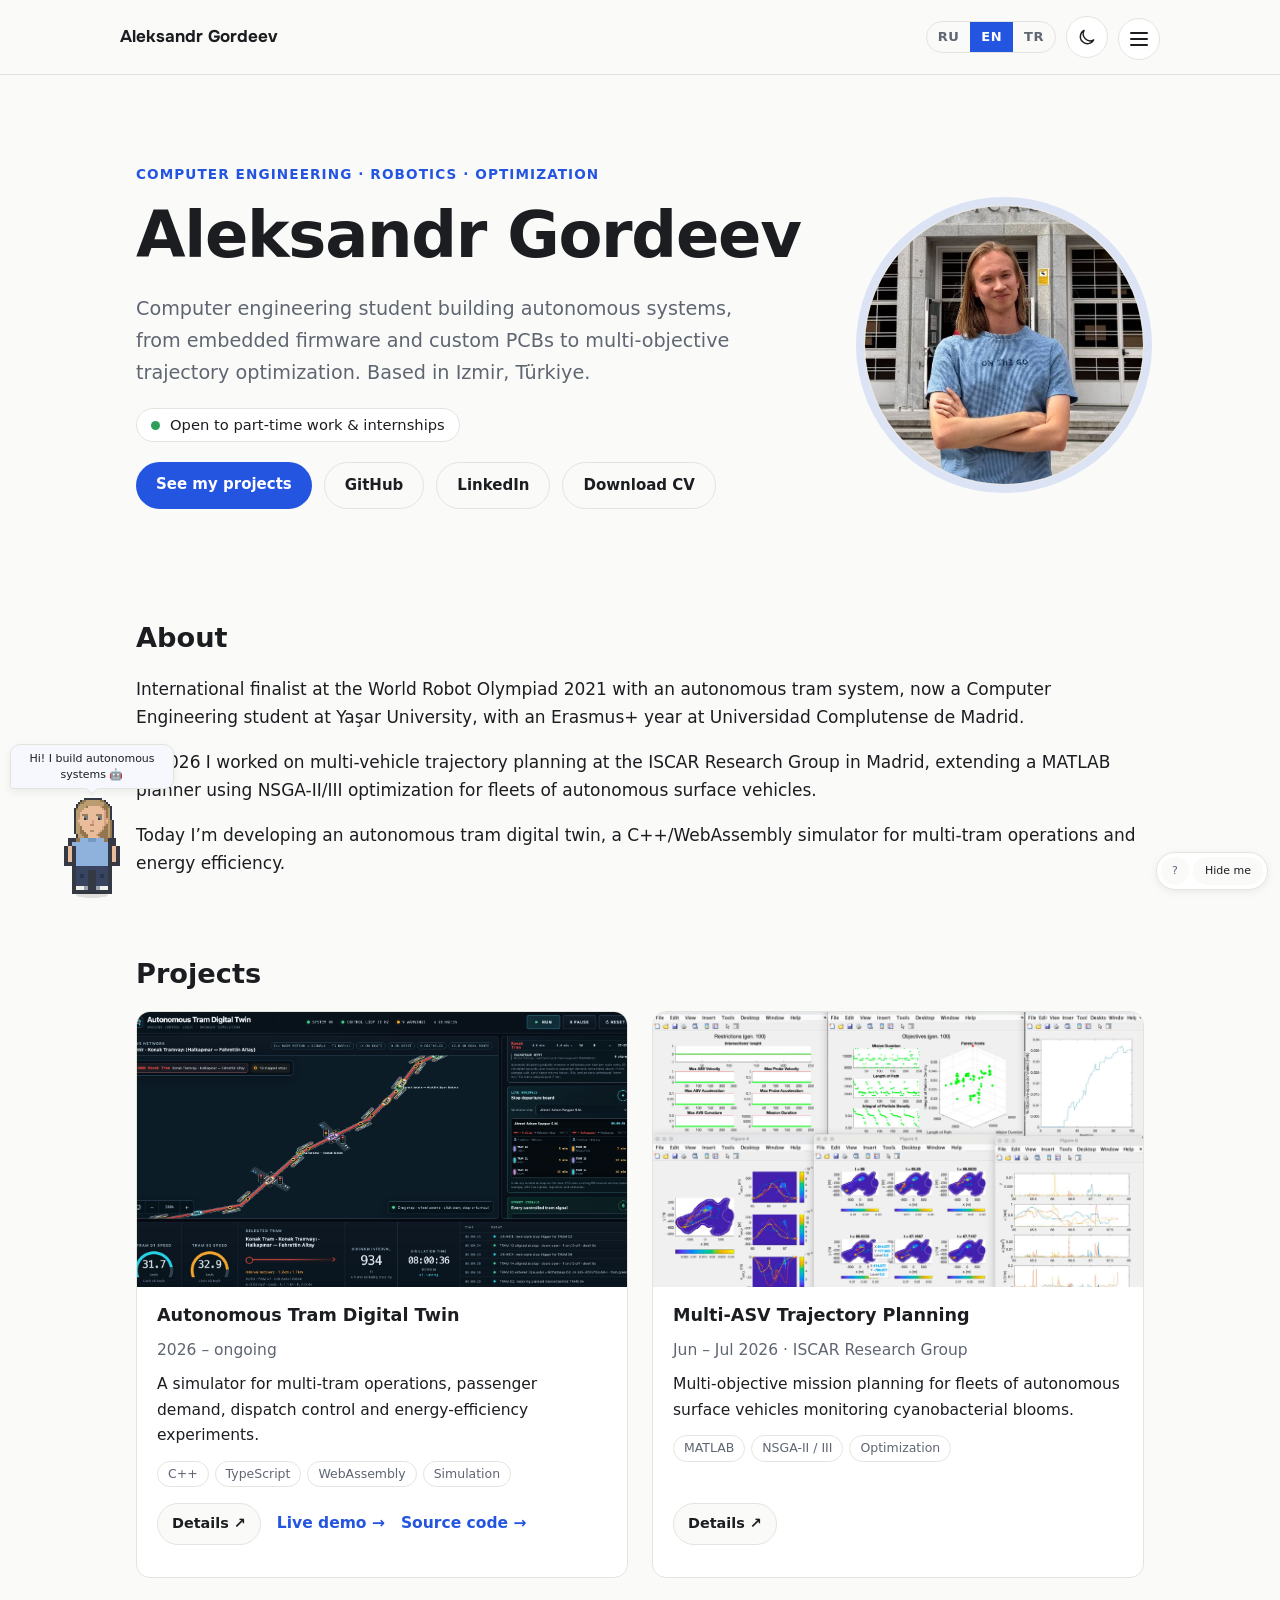
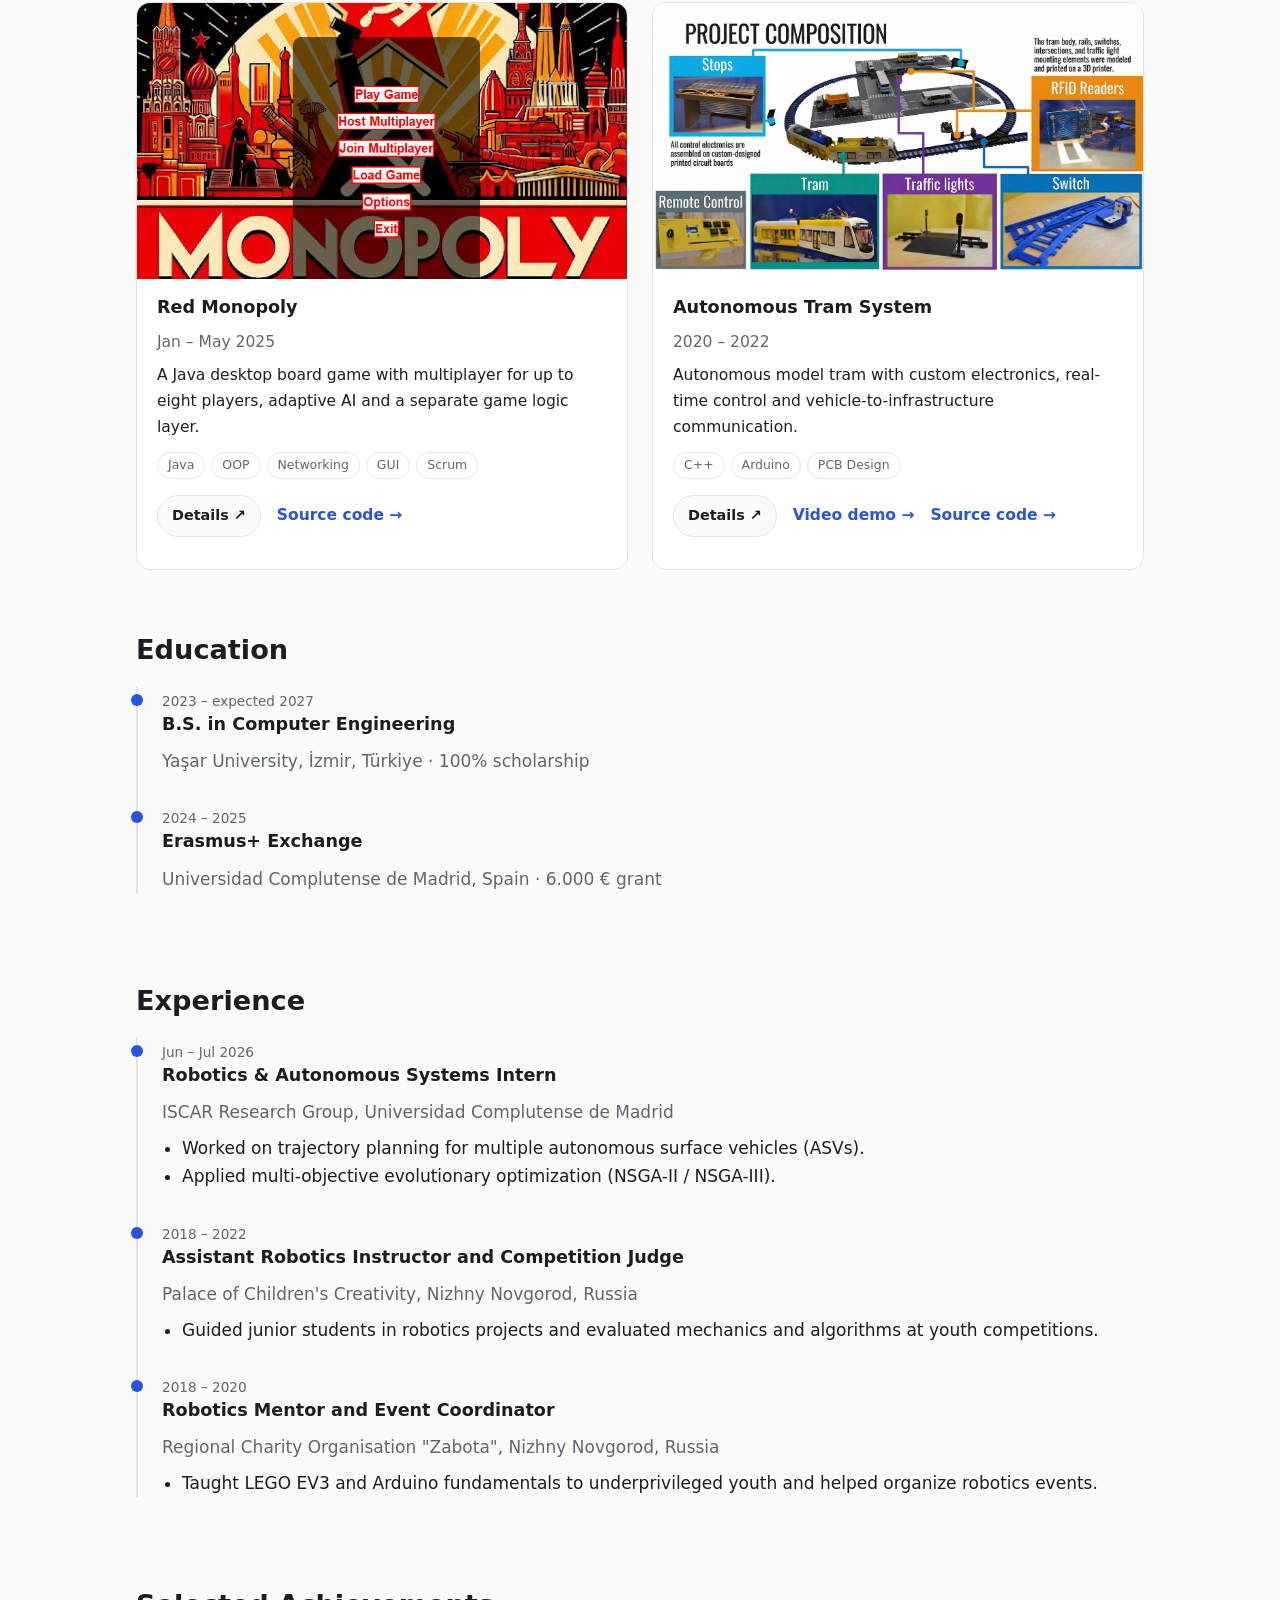
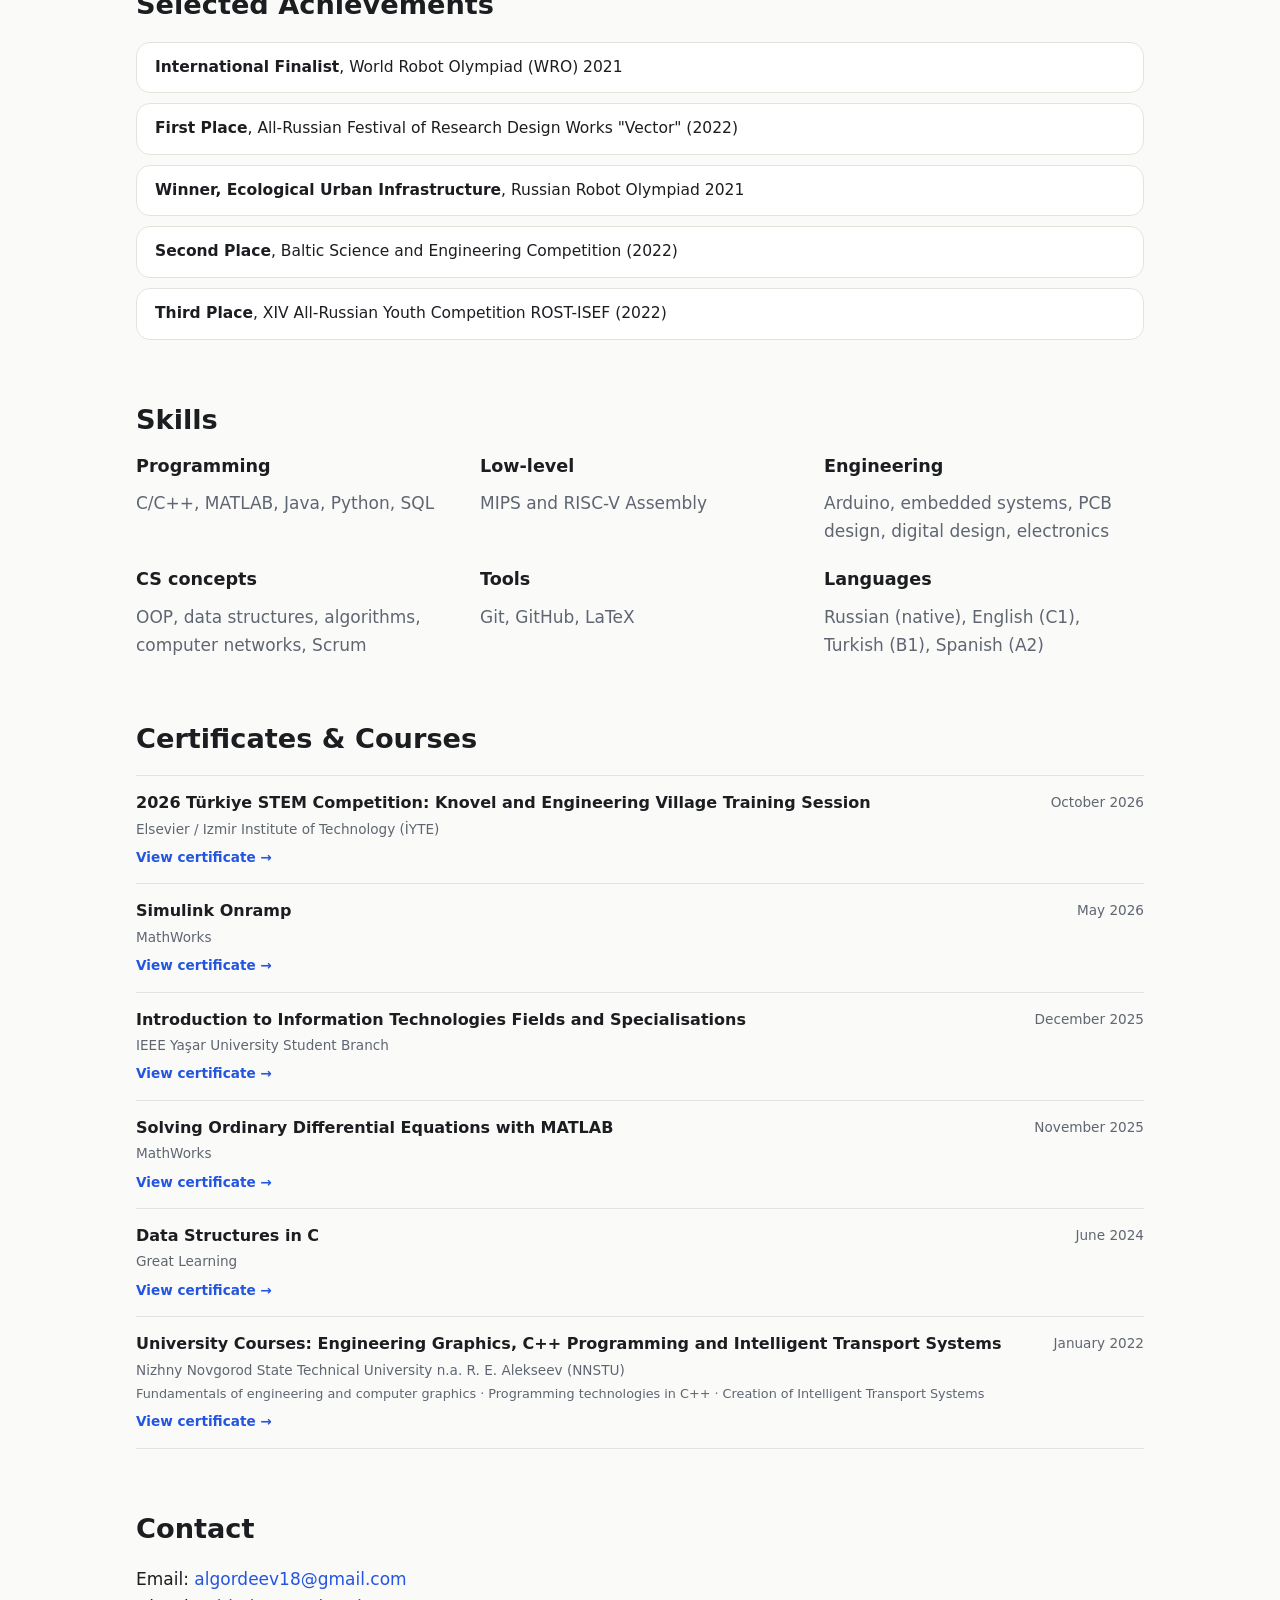
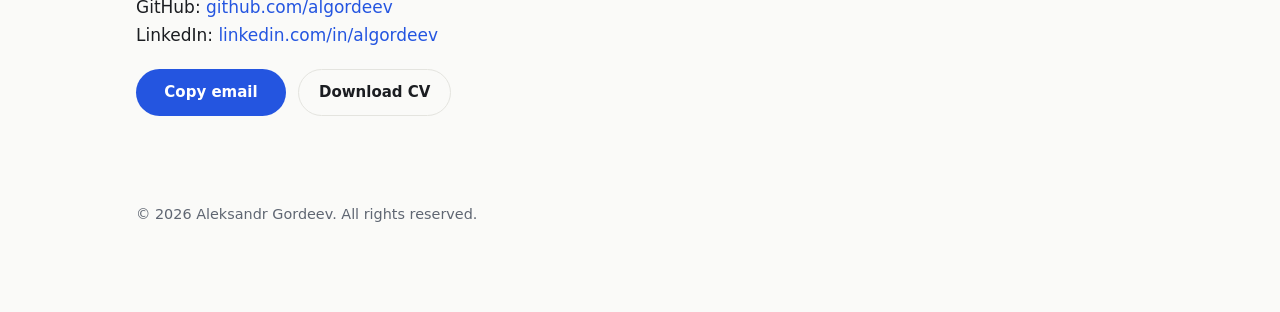
==== index.html @ 7da20087 "ASV runs videos" ====
<!doctype html>
<html lang="en">
<head>
  <meta charset="utf-8">
  <meta name="viewport" content="width=device-width, initial-scale=1">
  <title>Aleksandr Gordeev | Robotics and Embedded Engineering</title>
  <meta name="description" content="Portfolio of Aleksandr Gordeev: computer engineering student working on robotics, optimization and embedded systems.">
  <link rel="icon" href="assets/favicon.svg?v=2" type="image/svg+xml">
  <link rel="icon" href="assets/favicon-32.png?v=2" type="image/png" sizes="32x32">
  <link rel="apple-touch-icon" href="assets/apple-touch-icon.png?v=2" sizes="180x180">
  <link rel="canonical" href="https://algordeev.github.io/">
  <meta property="og:type" content="website">
  <meta property="og:site_name" content="Aleksandr Gordeev">
  <meta property="og:title" content="Aleksandr Gordeev | Robotics and Embedded Engineering">
  <meta property="og:description" content="Building autonomous systems. Explore my robotics, embedded electronics and optimization projects.">
  <meta property="og:url" content="https://algordeev.github.io/">
  <meta property="og:image" content="https://algordeev.github.io/assets/social-card.png?v=2">
  <meta property="og:image:type" content="image/png">
  <meta property="og:image:width" content="1200">
  <meta property="og:image:height" content="630">
  <meta property="og:image:alt" content="Aleksandr Gordeev — building autonomous systems, with his portrait photo.">
  <meta name="twitter:card" content="summary_large_image">
  <meta name="twitter:title" content="Aleksandr Gordeev | Robotics and Embedded Engineering">
  <meta name="twitter:description" content="Building autonomous systems. Robotics, embedded electronics and optimization projects.">
  <meta name="twitter:image" content="https://algordeev.github.io/assets/social-card.png?v=2">
  <meta name="twitter:image:alt" content="Aleksandr Gordeev — building autonomous systems, with his portrait photo.">
  <script>
    try {
      var savedTheme = localStorage.getItem('theme');
      document.documentElement.dataset.theme = savedTheme === 'light' || savedTheme === 'dark'
        ? savedTheme : (matchMedia('(prefers-color-scheme: dark)').matches ? 'dark' : 'light');
    } catch (e) { /* CSS follows the system preference when storage is unavailable. */ }
  </script>
  <link rel="stylesheet" href="style.css">
</head>
<body>

<header class="nav">
  <a class="brand" href="#top">Aleksandr Gordeev</a>
  <div class="nav-actions">
    <div class="lang" role="group" aria-label="Language">
      <button type="button" data-lang="ru">RU</button>
      <button type="button" data-lang="en">EN</button>
      <button type="button" data-lang="tr">TR</button>
    </div>
    <button type="button" class="icon-button" id="theme-toggle" aria-pressed="false" aria-labelledby="theme-label">
      <svg class="theme-sun" viewBox="0 0 24 24" aria-hidden="true"><circle cx="12" cy="12" r="4"/><path d="M12 2v2m0 16v2M2 12h2m16 0h2M5 5l1.5 1.5m11 11L19 19M5 19l1.5-1.5m11-11L19 5"/></svg>
      <svg class="theme-moon" viewBox="0 0 24 24" aria-hidden="true"><path d="M20 15.5A8.5 8.5 0 0 1 8.5 4 8.5 8.5 0 1 0 20 15.5Z"/></svg>
      <span class="sr-only" id="theme-label" data-i18n="ui.theme">Dark theme</span>
    </button>
    <div class="menu-wrap">
      <button type="button" class="icon-button" id="menu-toggle" aria-expanded="false" aria-controls="section-menu" aria-labelledby="menu-label">
        <span class="hamburger" aria-hidden="true"><span></span><span></span><span></span></span>
        <span class="sr-only" id="menu-label" data-i18n="ui.menu">Navigation menu</span>
      </button>
      <nav id="section-menu" hidden aria-labelledby="menu-label">
        <a href="#about" data-i18n="about">About</a>
        <a href="#projects" data-i18n="projects">Projects</a>
        <a href="#education" data-i18n="education">Education</a>
        <a href="#experience" data-i18n="experience">Experience</a>
        <a href="#achievements" data-i18n="achievements">Achievements</a>
        <a href="#skills" data-i18n="skills">Skills</a>
        <a href="#credentials" data-i18n="credentials">Certificates & Courses</a>
        <a href="#contact" data-i18n="contact">Contact</a>
      </nav>
    </div>
  </div>
</header>

<main id="top">

  <section class="hero">
    <div class="hero-text">
      <p class="eyebrow" data-i18n="hero.eyebrow">Computer Engineering · Robotics · Optimization</p>
      <h1 data-i18n="name">Aleksandr Gordeev</h1>
      <p class="lead" data-i18n="hero.lead">
        Computer engineering student building autonomous systems, from embedded
        firmware and custom PCBs to multi-objective trajectory optimization.
        Based in Izmir, Türkiye.
      </p>
      <p class="availability">
        <a href="#contact"><span class="dot" aria-hidden="true"></span><span data-i18n="hero.open">Open to part-time work &amp; internships</span></a>
      </p>
      <p class="cta">
        <a class="btn" href="#projects" data-i18n="hero.projects">See my projects</a>
        <a class="btn ghost" href="https://github.com/algordeev">GitHub</a>
        <a class="btn ghost" href="https://www.linkedin.com/in/algordeev/">LinkedIn</a>
        <a class="btn ghost" href="assets/cv.pdf" data-i18n="hero.cv">Download CV</a>
      </p>
    </div>
    <img width="933" height="735" class="portrait" src="assets/me.jpg" alt="Portrait of Aleksandr Gordeev" data-i18n-alt="hero.alt">
  </section>

  <section id="about">
  <h2 data-i18n="about">About</h2>

  <p data-i18n="about.p1">
    International finalist at the World Robot Olympiad 2021 with an autonomous tram system, now a Computer Engineering student at Yaşar University, with an Erasmus+ year at Universidad Complutense de Madrid.
  </p>

  <p data-i18n="about.p2">
   In 2026 I worked on multi-vehicle trajectory planning at the ISCAR Research Group in Madrid, extending a MATLAB planner using NSGA-II/III optimization for fleets of autonomous surface vehicles.
</p>

  <p data-i18n="about.p3">
    Today I’m developing an autonomous tram digital twin, a C++/WebAssembly simulator for multi-tram operations and energy efficiency.
  </p>
</section>

  <section id="projects">
    <h2 data-i18n="projects">Projects</h2>

    <div class="grid">

      <article class="card">
  <div class="gallery">
    <img width="2880" height="1534"
      src="assets/tram-digital-twin.jpg"
      alt="Autonomous tram digital twin simulator"
      data-i18n-alt="proj.twin.alt"
      loading="lazy"
    >
  </div>

  <div class="card-body">
    <h3 data-i18n="proj.twin.title">Autonomous Tram Digital Twin</h3>
    <p class="date" data-i18n="proj.twin.date">2026 – ongoing</p>

    <p data-i18n="proj.twin.summary">
      A simulator for multi-tram operations, passenger demand,
      dispatch control and energy-efficiency experiments.
    </p>

    <ul class="tags">
      <li>C++</li>
      <li>TypeScript</li>
      <li>WebAssembly</li>
      <li data-i18n="proj.twin.tag">Simulation</li>
    </ul>

    <p class="links">
      <button
        type="button"
        class="details-button"
        data-project="twin"
        aria-haspopup="dialog"
        aria-controls="project-twin"
      >
        <span data-i18n="ui.details">Details</span>
        <span aria-hidden="true"> ↗</span>
      </button>

      <a
        href="https://algordeev.github.io/autonomous-tram-digital-twin/"
        target="_blank"
        rel="noopener noreferrer"
        data-i18n="proj.twin.demo"
      >Live demo →</a>

      <a
        href="https://github.com/algordeev/autonomous-tram-digital-twin"
        data-i18n="proj.src"
      >Source code →</a>
    </p>
  </div>
</article>

      <article class="card">
       
        <div class="gallery">
          <img width="2048" height="1281" src="assets/asv-1.jpg" alt="Multi-ASV trajectory planning result" data-i18n-alt="proj.asv.alt" loading="lazy">
        </div>
      
        <div class="card-body">
          <h3 data-i18n="proj.asv.title">Multi-ASV Trajectory Planning</h3>
          <p class="date" data-i18n="proj.asv.date">Jun – Jul 2026 · ISCAR Research Group</p>
          <p data-i18n="proj.asv.summary">Multi-objective mission planning for fleets of autonomous surface vehicles monitoring cyanobacterial blooms.</p>
          <ul class="tags">
            <li>MATLAB</li><li>NSGA-II / III</li><li data-i18n="tag.optimization">Optimization</li>
          </ul>
          <p class="links"><button type="button" class="details-button" data-project="asv" aria-haspopup="dialog" aria-controls="project-asv"><span data-i18n="ui.details">Details</span><span aria-hidden="true"> ↗</span></button></p>
        </div>
      </article>

      <article class="card">

        <div class="gallery">
          <img width="784" height="787" src="assets/monopoly-1.jpg" alt="Red Monopoly game board" data-i18n-alt="proj.mono.alt1" loading="lazy">
        </div>
        
        <div class="card-body">
          <h3>Red Monopoly</h3>
          <p class="date" data-i18n="proj.mono.date">Jan – May 2025</p>
          <p data-i18n="proj.mono.summary">A Java desktop board game with multiplayer for up to eight players, adaptive AI and a separate game logic layer.</p>
          <ul class="tags">
            <li>Java</li><li>OOP</li><li data-i18n="tag.networking">Networking</li><li>GUI</li><li>Scrum</li>
          </ul>
          <p class="links">
            <button type="button" class="details-button" data-project="mono" aria-haspopup="dialog" aria-controls="project-mono"><span data-i18n="ui.details">Details</span><span aria-hidden="true"> ↗</span></button>
            <a href="https://github.com/SwEng-UCM/red-monopoly" data-i18n="proj.src">Source code →</a>
          </p>
        </div>
      </article>

      <article class="card">
        <div class="gallery">
          <img width="2874" height="1618" src="assets/tram-composition.jpg" alt="Autonomous model tram composition" loading="lazy" data-i18n-alt="proj.tram.composition.alt">
        </div>
        <div class="card-body">
          <h3 data-i18n="proj.tram.title">Autonomous Tram System</h3>
          <p class="date">2020 – 2022</p>
          <p data-i18n="proj.tram.summary">Autonomous model tram with custom electronics, real-time control and vehicle-to-infrastructure communication.</p>
          <ul class="tags">
            <li>C++</li><li>Arduino</li><li data-i18n="tag.pcb">PCB Design</li>
          </ul>
          <p class="links">
            <button type="button" class="details-button" data-project="tram" aria-haspopup="dialog" aria-controls="project-tram"><span data-i18n="ui.details">Details</span><span aria-hidden="true"> ↗</span></button>
            <a href="https://youtu.be/tfnsq6qUQj4" target="_blank" rel="noopener" data-i18n="proj.tram.demo">Video demo →</a>
            <a href="https://github.com/algordeev/autonomous-tram-system" data-i18n="proj.src">Source code →</a>
          </p>
        </div>
      </article>

    </div>
  </section>

  <section id="education">
    <h2 data-i18n="education">Education</h2>
    <div class="timeline">
      <article>
        <span class="date" data-i18n="edu.date">2023 – expected 2027</span>
        <h3 data-i18n="edu.degree">B.S. in Computer Engineering</h3>
        <p class="meta" data-i18n="edu.degree.meta">Yaşar University, İzmir, Türkiye · 100% scholarship</p>
      </article>
      <article>
        <span class="date">2024 – 2025</span>
        <h3 data-i18n="edu.erasmus">Erasmus+ Exchange</h3>
        <p class="meta" data-i18n="edu.erasmus.meta">Universidad Complutense de Madrid, Spain · 6.000 € grant</p>
      </article>
    </div>
  </section>

  <section id="experience">
    <h2 data-i18n="experience">Experience</h2>
    <div class="timeline">
      <article>
        <span class="date" data-i18n="exp.date">Jun – Jul 2026</span>
        <h3 data-i18n="exp.iscar.title">Robotics &amp; Autonomous Systems Intern</h3>
        <p class="meta" data-i18n="exp.iscar.meta">ISCAR Research Group, Universidad Complutense de Madrid</p>
        <ul>
          <li data-i18n="exp.iscar.l1">Worked on trajectory planning for multiple autonomous surface vehicles (ASVs).</li>
          <li data-i18n="exp.iscar.l2">Applied multi-objective evolutionary optimization (NSGA-II / NSGA-III).</li>
        </ul>
      </article>
      <article>
        <span class="date">2018 – 2022</span>
        <h3 data-i18n="exp.inst.title">Assistant Robotics Instructor and Competition Judge</h3>
        <p class="meta" data-i18n="exp.inst.meta">Palace of Children's Creativity, Nizhny Novgorod, Russia</p>
        <ul>
          <li data-i18n="exp.inst.l1">Guided junior students in robotics projects and evaluated mechanics and algorithms at youth competitions.</li>
        </ul>
      </article>
      <article>
        <span class="date">2018 – 2020</span>
        <h3 data-i18n="exp.mentor.title">Robotics Mentor and Event Coordinator</h3>
        <p class="meta" data-i18n="exp.mentor.meta">Regional Charity Organisation "Zabota", Nizhny Novgorod, Russia</p>
        <ul>
          <li data-i18n="exp.mentor.l1">Taught LEGO EV3 and Arduino fundamentals to underprivileged youth and helped organize robotics events.</li>
        </ul>
      </article>
    </div>
  </section>

  <section id="achievements">
    <h2 data-i18n="achievements.title">Selected Achievements</h2>
    <ul class="achievements">
      <li data-i18n="ach.1"><strong>International Finalist</strong>, World Robot Olympiad (WRO) 2021</li>
      <li data-i18n="ach.2"><strong>First Place</strong>, All-Russian Festival of Research Design Works "Vector" (2022)</li>
      <li data-i18n="ach.3"><strong>Winner, Ecological Urban Infrastructure</strong>, Russian Robot Olympiad 2021</li>
      <li data-i18n="ach.4"><strong>Second Place</strong>, Baltic Science and Engineering Competition (2022)</li>
      <li data-i18n="ach.5"><strong>Third Place</strong>, XIV All-Russian Youth Competition ROST-ISEF (2022)</li>
    </ul>
  </section>

  <section id="skills">
    <h2 data-i18n="skills">Skills</h2>
    <div class="skills">
      <div>
        <h3 data-i18n="sk.prog">Programming</h3>
        <p>C/C++, MATLAB, Java, Python, SQL</p>
      </div>
      <div>
        <h3 data-i18n="sk.low">Low-level</h3>
        <p data-i18n="sk.low.v">MIPS and RISC-V Assembly</p>
      </div>
      <div>
        <h3 data-i18n="sk.eng">Engineering</h3>
        <p data-i18n="sk.eng.v">Arduino, embedded systems, PCB design, digital design, electronics</p>
      </div>
      <div>
        <h3 data-i18n="sk.cs">CS concepts</h3>
        <p data-i18n="sk.cs.v">OOP, data structures, algorithms, computer networks, Scrum</p>
      </div>
      <div>
        <h3 data-i18n="sk.tools">Tools</h3>
        <p>Git, GitHub, LaTeX</p>
      </div>
      <div>
        <h3 data-i18n="sk.lang">Languages</h3>
        <p data-i18n="sk.lang.v">Russian (native), English (C1), Turkish (B1), Spanish (A2)</p>
      </div>
    </div>
  </section>

  <section id="credentials">
    <h2 data-i18n="credentials">Certificates &amp; Courses</h2>
    <div id="credentials-list" class="grid"></div>
    <p id="credentials-empty" class="empty-state" data-i18n="credentials.empty">Course and certificate details will be added here soon.</p>
  </section>

  <section id="contact">
    <h2 data-i18n="contact">Contact</h2>
    <p>
      <span data-i18n="contact.email">Email:</span> <a href="mailto:algordeev18@gmail.com">algordeev18@gmail.com</a><br>
      GitHub: <a href="https://github.com/algordeev">github.com/algordeev</a><br>
      LinkedIn: <a href="https://www.linkedin.com/in/algordeev/">linkedin.com/in/algordeev</a>
    </p>
    <p class="cta contact-actions">
      <button type="button" class="btn" id="copy-email" data-email="algordeev18@gmail.com">
        <span class="copy-label" data-i18n="contact.copy">Copy email</span>
        <span class="copied-label" data-i18n="contact.copied" hidden>Copied ✓</span>
      </button>
      <a class="btn ghost" href="assets/cv.pdf" data-i18n="hero.cv">Download CV</a>
    </p>
    <p class="sr-only" id="copy-status" role="status" aria-live="polite"></p>
  </section>

</main>

<dialog class="project-dialog" id="project-tram" aria-labelledby="title-tram">
  <div class="dialog-header"><p class="eyebrow" data-i18n="ui.project">Project details</p><button type="button" class="icon-button dialog-close" aria-labelledby="close-tram"><span aria-hidden="true">×</span><span class="sr-only" id="close-tram" data-i18n="ui.close">Close</span></button></div>
  <h2 id="title-tram" data-i18n="proj.tram.title">Autonomous Tram System</h2>
<dl class="asv-facts"><div><dt data-i18n="proj.tram.f.context">Context</dt><dd data-i18n="proj.tram.f.context.v">Individual robotics project · WRO 2021</dd></div><div><dt data-i18n="proj.tram.f.role">My focus</dt><dd data-i18n="proj.tram.f.role.v">Embedded control, custom PCBs & system integration</dd></div></dl>
<div class="asv-stats"><div class="asv-stat"><strong>4</strong><span data-i18n="proj.tram.stat.controllers">Arduino Nano controllers: tram, remote, switch and signals</span></div><div class="asv-stat"><strong>3</strong><span data-i18n="proj.tram.stat.pcbs">Custom PCBs: tram, remote and traffic lights</span></div><div class="asv-stat"><strong>2 + 2</strong><span data-i18n="proj.tram.stat.communication">2 NRF24L01 wireless modules and 2 RFID readers</span></div></div>
  <figure class="tram-video">
    <div class="tram-video-player">
      <video id="tram-video" width="1280" height="720" muted loop playsinline preload="none" aria-describedby="tram-video-caption">
        <source src="assets/ai-tram-video.mp4" type="video/mp4">
      </video>
      <button type="button" class="tram-video-play" aria-controls="tram-video">
        <span data-video-play>
          <svg viewBox="0 0 24 24" width="20" height="20" aria-hidden="true"><path d="M8 5v14l11-7z" fill="currentColor"/></svg>
          <span class="sr-only" data-i18n="proj.tram.video.play">Play video</span>
        </span>
      </button>
    </div>
    <figcaption id="tram-video-caption">
      <span data-i18n="proj.tram.video.caption">AI-generated visualization inspired by the physical prototype.</span>
      <a href="https://youtu.be/tfnsq6qUQj4" target="_blank" rel="noopener" data-i18n="proj.tram.video.demo">Watch the real prototype demo ↗</a>
    </figcaption>
  </figure>
  <div class="project-story">
    <h3 data-i18n="ui.problem">The challenge</h3>
    <p data-i18n="proj.tram.problem">Build a physical model tram that can control its movement, detect obstacles and communicate with infrastructure through an integrated embedded system.</p>
    <h3 data-i18n="ui.work">My work</h3>
    <p data-i18n="proj.tram.work">I developed the model’s embedded control system, combining Arduino Nano hardware, C++ firmware and custom PCBs. The firmware handles motion control, obstacle detection, manual override and RFID-based infrastructure interaction; the electronics integrate motor drivers, wireless modules, distance sensors and actuators.</p>
<ul class="asv-list"><li data-i18n="proj.tram.do.pcb">Replaced breadboard wiring with custom EasyEDA PCBs to make the electronics more reliable.</li><li data-i18n="proj.tram.do.control">Programmed motor control, obstacle stopping, the station sequence and remote speed/direction commands.</li><li data-i18n="proj.tram.do.infrastructure">Built RFID-triggered control for the track-switch servo and two-direction traffic lights.</li><li data-i18n="proj.tram.do.mechanics">Adapted the tram body for electronics and designed custom infrastructure parts and the remote enclosure.</li></ul>
<h3 data-i18n="proj.tram.architecture.h">Four controllers, two ways to coordinate</h3><p data-i18n="proj.tram.architecture.p">The remote and tram share an NRF24L01 radio link. The switch and signals work independently, reading RFID tags on passing vehicles. A reed switch triggers the tram’s programmed station stop.</p><div class="tram-controllers"><article><h4 data-i18n="proj.tram.controller.remote">Remote</h4><p data-i18n="proj.tram.controller.remote.p">Joystick and buttons → NRF24L01 speed, direction, mode and stop commands.</p></article><article><h4 data-i18n="proj.tram.controller.tram">Tram</h4><p data-i18n="proj.tram.controller.tram.p">VL53L0X and reed switch → Arduino Nano → TB6612FNG driver and geared motor.</p></article><article><h4 data-i18n="proj.tram.controller.switch">Track switch</h4><p data-i18n="proj.tram.controller.switch.p">RFID tag → MFRC522 reader → Nano → servo position for the configured route.</p></article><article><h4 data-i18n="proj.tram.controller.signals">Traffic lights</h4><p data-i18n="proj.tram.controller.signals.p">RFID tag → MFRC522 reader → Nano → programmed signal-change sequence.</p></article></div>
<h3 data-i18n="proj.tram.operation.h">How the model handles a stop</h3><ol class="mono-timeline"><li><strong data-i18n="proj.tram.operation.obstacle">Obstacle detected</strong><p data-i18n="proj.tram.operation.obstacle.p">In autonomous mode, a distance reading of 70 mm or less disables both motor-direction outputs.</p></li><li><strong data-i18n="proj.tram.operation.station">Station reached</strong><p data-i18n="proj.tram.operation.station.p">The reed switch starts a slow 2-second approach, followed by a 5-second stop.</p></li><li><strong data-i18n="proj.tram.operation.manual">Manual control</strong><p data-i18n="proj.tram.operation.manual.p">The remote selects speed, direction and mode; its stop command disables the motor outputs.</p></li></ol>
<h3 data-i18n="proj.tram.energy.h">Energy-efficiency concepts</h3><p data-i18n="proj.tram.energy.p">The project report explores regenerative braking with flywheel storage, solar-powered stops and piezoelectric paving for auxiliary power. These are proposed directions supported by calculations and demonstrations, rather than measured energy savings from the model tram.</p>    <h3 data-i18n="ui.result">Outcome</h3>
    <p data-i18n="proj.tram.result">A working autonomous tram model that won the WRO 2021 Russian National Final and competed at the international final. The physical prototype later became the starting point for my autonomous tram digital twin.</p>
  </div>
  <div class="detail-facts"><div><h3 data-i18n="ui.stack">Technology</h3><p data-i18n="proj.tram.stack">C++ · Arduino Nano · PCB design</p></div><div><h3 data-i18n="ui.focus">Key features</h3><p data-i18n="proj.tram.features">Motion control · Obstacle detection · Manual override · RFID infrastructure</p></div></div>
<h3 class="asv-gallery-title" data-i18n="proj.tram.gallery.h">From model to electronics</h3>
<div class="detail-gallery">
<figure><img width="2874" height="1618" src="assets/tram-composition.jpg" alt="Autonomous model tram composition" loading="lazy" data-i18n-alt="proj.tram.composition.alt"><figcaption data-i18n="proj.tram.composition.cap">The physical prototype brings together vehicles, track and automated infrastructure.</figcaption></figure>
<figure><img width="1258" height="550" src="assets/tram-body.jpg" alt="Autonomous model tram body" loading="lazy" data-i18n-alt="proj.tram.body.alt"><figcaption data-i18n="proj.tram.body.cap">The articulated model tram, adapted to house its control electronics.</figcaption></figure>
<figure><img width="648" height="912" src="assets/tram-pcb.png" alt="Custom tram controller PCB design from the project report" loading="lazy" data-i18n-alt="proj.tram.pcb.alt"><figcaption data-i18n="proj.tram.pcb.cap">The custom tram controller PCB, documented in the original report.</figcaption></figure>
<figure><img width="1048" height="612" src="assets/tram-remote.png" alt="Physical tram remote with screen, buttons and speed control" loading="lazy" data-i18n-alt="proj.tram.remote.alt"><figcaption data-i18n="proj.tram.remote.cap">The printed remote enclosure with display and manual controls.</figcaption></figure>
</div>
<p class="asv-note" data-i18n="proj.tram.credit">Mechanical base: tram body, rails and track-switch designs by Depronized; modified for this prototype, with custom infrastructure and electronic integration.</p>
  <p class="links"><a class="btn" href="https://github.com/algordeev/autonomous-tram-system" data-i18n="proj.src">Source code →</a><a href="https://youtu.be/tfnsq6qUQj4" target="_blank" rel="noopener" data-i18n="ui.watchYoutube">Watch on YouTube ↗</a><a href="https://github.com/algordeev/autonomous-tram-system/tree/main/firmware" data-i18n="proj.tram.firmware">Firmware &amp; controller guide →</a></p>
</dialog>
<dialog class="project-dialog" id="project-mono" aria-labelledby="title-mono">
  <div class="dialog-header"><p class="eyebrow" data-i18n="ui.project">Project details</p><button type="button" class="icon-button dialog-close" aria-labelledby="close-mono"><span aria-hidden="true">×</span><span class="sr-only" id="close-mono" data-i18n="ui.close">Close</span></button></div>
  <h2 id="title-mono">Red Monopoly</h2>
  <dl class="asv-facts">
    <div><dt data-i18n="proj.mono.f.context">Context</dt><dd data-i18n="proj.mono.f.context.v">Software engineering team project · UCM</dd></div>
    <div><dt data-i18n="proj.mono.f.role">My role</dt><dd data-i18n="proj.mono.f.role.v">Product Owner &amp; Java developer</dd></div>
  </dl>
  <div class="asv-stats">
    <div class="asv-stat"><strong>2–8</strong><span data-i18n="proj.mono.stat.players">Players in the documented LAN multiplayer mode</span></div>
    <div class="asv-stat"><strong>3</strong><span data-i18n="proj.mono.stat.ai">AI difficulty levels with different purchase rules</span></div>
    <div class="asv-stat"><strong>6</strong><span data-i18n="proj.mono.stat.sprints">Scrum sprints documented in the project wiki</span></div>
  </div>
  <div class="project-story">
  <h3 data-i18n="ui.problem">The challenge</h3>
  <p data-i18n="proj.mono.problem">
    Build a Soviet-themed Monopoly-style desktop game in Java as a Scrum
    team project, combining board-game rules, a graphical interface,
    AI opponents and IP-based multiplayer for up to eight players.
  </p>

  <h3 data-i18n="ui.work">My work</h3>
  <p data-i18n="proj.mono.work">
    As Product Owner and Java developer, I managed the team backlog
    and implemented property and railroad purchases, rent payments,
    taxes and card events. I integrated difficulty-dependent AI
    purchasing decisions, added gameplay dialogs and player icons,
    and co-developed undo using the Command pattern. I also fixed
    gameplay and multiplayer messaging issues, maintained the wiki
    and presented features during sprint reviews.
  </p>

  <ul class="asv-list">
    <li data-i18n="proj.mono.do.rules">Implemented purchases, rent, taxes and card events across the board.</li>
    <li data-i18n="proj.mono.do.ai">Integrated difficulty-dependent purchasing for AI opponents.</li>
    <li data-i18n="proj.mono.do.undo">Co-developed Command-based undo and added gameplay dialogs and player icons.</li>
    <li data-i18n="proj.mono.do.team">Managed the backlog, maintained the wiki and demonstrated features at sprint reviews.</li>
  </ul>

  <h3 data-i18n="proj.mono.ai.h">Three ways to decide a purchase</h3>
  <p data-i18n="proj.mono.ai.p">The AI uses explicit purchasing rules. Each difficulty changes how an opponent decides whether to buy a property or railroad.</p>
  <div class="mono-strategies">
    <article><h4 data-i18n="proj.mono.ai.easy">Easy</h4><p data-i18n="proj.mono.ai.easy.p">Buys when its cash covers the price.</p></article>
    <article><h4 data-i18n="proj.mono.ai.medium">Medium</h4><p data-i18n="proj.mono.ai.medium.p">Requires cash of at least 120% of the price to keep a buffer.</p></article>
    <article><h4 data-i18n="proj.mono.ai.hard">Hard</h4><p data-i18n="proj.mono.ai.hard.p">Requires cash above the price and a rent-to-price ratio greater than 5%.</p></article>
  </div>

  <h3 data-i18n="proj.mono.state.h">Keeping the game state consistent</h3>
  <p data-i18n="proj.mono.state.p">The Swing interface, controller and game model separate presentation from rules. JSON save/load preserves game state; a command history supports undo. In multiplayer, a TCP host coordinates client messages and turn handling.</p>
  <ol class="mono-flow">
    <li><strong data-i18n="proj.mono.flow.view">Swing interface</strong><span data-i18n="proj.mono.flow.view.p">Board, dialogs and player information</span></li>
    <li><strong data-i18n="proj.mono.flow.controller">Controller</strong><span data-i18n="proj.mono.flow.controller.p">Actions, undo history and save/load</span></li>
    <li><strong data-i18n="proj.mono.flow.model">Game model</strong><span data-i18n="proj.mono.flow.model.p">Players, tiles and AI strategies</span></li>
  </ol>

  <h3 data-i18n="proj.mono.sprints.h">From board rules to multiplayer</h3>
  <ol class="mono-timeline">
    <li><strong data-i18n="proj.mono.sprints.early">Sprints 1–3 · Core gameplay</strong><p data-i18n="proj.mono.sprints.early.p">Dice, purchases and rent, followed by a visual board, player movement and tile events.</p></li>
    <li><strong data-i18n="proj.mono.sprints.middle">Sprints 4–5 · State and opponents</strong><p data-i18n="proj.mono.sprints.middle.p">JSON save/load, Command-based undo, three AI strategies and a redesigned themed board.</p></li>
    <li><strong data-i18n="proj.mono.sprints.last">Sprint 6 · Playing together</strong><p data-i18n="proj.mono.sprints.last.p">Deeper undo, pre-game figure selection, tax dialogs and an alpha host/join multiplayer mode.</p></li>
  </ol>
  <h3 data-i18n="ui.result">Outcome</h3>
  <p data-i18n="proj.mono.result">
    A playable Java desktop game with a themed board, AI opponents
    with three difficulty levels, save/load, undo and a networked
    multiplayer mode. The team delivered the game through six
    Scrum sprints, with source code and development documentation
    available on GitHub.
  </p>
</div>
  <div class="detail-facts"><div><h3 data-i18n="ui.stack">Technology</h3><p data-i18n="proj.mono.stack">Java · OOP · Networking · GUI · Scrum</p></div><div><h3 data-i18n="ui.focus">Key features</h3><p data-i18n="proj.mono.features">IP-based multiplayer · Adaptive AI · Game state management · Logic / GUI separation</p></div></div>
  <h3 class="asv-gallery-title" data-i18n="proj.mono.gallery.h">Inside the game</h3>
  <div class="detail-gallery"><figure><img width="784" height="787" src="assets/monopoly-1.jpg" alt="Red Monopoly game board" loading="lazy" data-i18n-alt="proj.mono.alt1"><figcaption data-i18n="proj.mono.cap1">The themed board, with player positions and gameplay controls.</figcaption></figure><figure><img width="1185" height="793" src="assets/monopoly-2.jpg" alt="Red Monopoly lobby screen" data-i18n-alt="proj.mono.alt2" loading="lazy"><figcaption data-i18n="proj.mono.cap2">Game setup and lobby interface.</figcaption></figure><figure><img width="703" height="443" src="assets/monopoly-characters.png" alt="Red Monopoly character selection screen" data-i18n-alt="proj.mono.alt3" loading="lazy"><figcaption data-i18n="proj.mono.cap3">Pre-game character selection with Soviet-themed figures.</figcaption></figure></div>
  <p class="links"><a class="btn" href="https://github.com/SwEng-UCM/red-monopoly" data-i18n="proj.src">Source code →</a><a class="btn ghost" href="https://github.com/SwEng-UCM/red-monopoly/wiki" data-i18n="proj.mono.wiki">Sprint documentation →</a></p>
</dialog>
<dialog class="project-dialog" id="project-asv" aria-labelledby="title-asv">
  <div class="dialog-header"><p class="eyebrow" data-i18n="ui.project">Project details</p><button type="button" class="icon-button dialog-close" aria-labelledby="close-asv"><span aria-hidden="true">×</span><span class="sr-only" id="close-asv" data-i18n="ui.close">Close</span></button></div>
  <h2 id="title-asv" data-i18n="proj.asv.title">Multi-ASV Trajectory Planning</h2>

  <!-- Internship at a glance -->
  <dl class="asv-facts">
    <div><dt data-i18n="proj.asv.f.team">Supervisors</dt><dd>José Antonio López Orozco · Eva Besada Portas</dd></div>
    <div><dt data-i18n="proj.asv.f.role">My focus</dt><dd data-i18n="proj.asv.f.role.v">Planner extension, experiments and analysis</dd></div>
  </dl>

  <div class="asv-stats">
    <div class="asv-stat"><strong>1 → N</strong><span data-i18n="proj.asv.stat.fleet">Autonomous Surface Vehicles (ASVs)</span></div>
    <div class="asv-stat"><strong>NSGA-II → III</strong><span data-i18n="proj.asv.stat.algorithm">Optimisation algorithm upgrade</span></div>
    <div class="asv-stat"><strong>+44.4%</strong><span data-i18n="proj.asv.stat.density">Best density-score improvement</span></div>
  </div>
  <p class="asv-note asv-highlights-note" data-i18n="proj.asv.stat.note">Objective comparison: longest route versus sum of routes, NSGA-II, 100 iterations. Five repeats per case; results are exploratory.</p>

  <div class="project-story">
    <h3 data-i18n="ui.problem">The challenge</h3>
    <p data-i18n="proj.asv.problem">Plan coordinated missions for several autonomous surface vehicles monitoring cyanobacterial blooms. Routes must balance collision avoidance, route overlap and workload across the fleet.</p>
    <h3 data-i18n="ui.work">My work</h3>
    <p data-i18n="proj.asv.work">During my ISCAR internship at Universidad Complutense de Madrid, I extended an existing single-vehicle MATLAB planner to multi-vehicle scenarios. I worked with NSGA-II and NSGA-III, ran repeated simulations for two- and three-vehicle fleets, and analysed Pareto fronts using hypervolume evaluation and non-parametric statistical comparisons.</p>
    <ul class="asv-list">
      <li data-i18n="proj.asv.do.1">Gave every vehicle its own path variables, with collision avoidance between vehicles</li>
      <li data-i18n="proj.asv.do.2">Counted collected density once across the fleet, so overlapping routes are not rewarded twice</li>
      <li data-i18n="proj.asv.do.3">Replaced total distance with the longest individual route as the distance objective</li>
      <li data-i18n="proj.asv.do.4">Migrated the optimiser from NSGA-II to NSGA-III</li>
      <li data-i18n="proj.asv.do.5">Automated repeated runs (five per fleet size, lake and configuration) and the analysis pipeline</li>
    </ul>

    <h3 data-i18n="proj.asv.obj.h">A more realistic distance objective</h3>
    <p data-i18n="proj.asv.obj.p">Summing every route treats the fleet as if it shared one battery. Minimising the longest individual route matches reality: each vehicle carries its own battery.</p>
    <div class="asv-bars">
      <p class="asv-bars-title" data-i18n="proj.asv.bar.title">Fleet idle time during the mission (minutes, lower is better)</p>
      <div class="asv-bar-group">
        <p class="asv-bar-group-label" data-i18n="proj.asv.bar.g2">Two vehicles</p>
        <div class="asv-bar-row"><span data-i18n="proj.asv.bar.sum">Sum of routes</span><span class="asv-bar-track" aria-hidden="true"><span class="asv-bar" style="width:100%"></span></span><strong>61.1</strong></div>
        <div class="asv-bar-row"><span data-i18n="proj.asv.bar.max">Longest route</span><span class="asv-bar-track" aria-hidden="true"><span class="asv-bar is-after" style="width:38.3%"></span></span><strong>23.4</strong></div>
      </div>
      <div class="asv-bar-group">
        <p class="asv-bar-group-label" data-i18n="proj.asv.bar.g3">Three vehicles</p>
        <div class="asv-bar-row"><span data-i18n="proj.asv.bar.sum">Sum of routes</span><span class="asv-bar-track" aria-hidden="true"><span class="asv-bar" style="width:92.4%"></span></span><strong>56.4</strong></div>
        <div class="asv-bar-row"><span data-i18n="proj.asv.bar.max">Longest route</span><span class="asv-bar-track" aria-hidden="true"><span class="asv-bar is-after" style="width:31.6%"></span></span><strong>19.3</strong></div>
      </div>
      <p class="asv-note" data-i18n="proj.asv.obj.sum">Best density score: +44.4% with two vehicles, +16.6% with three. Idle time: −61.7% and −65.8%. (NSGA-II tests, 100 iterations.)</p>
    </div>

    <h3 data-i18n="proj.asv.res.h">Two or three vehicles?</h3>
    <p data-i18n="proj.asv.res.p">Fleets were compared with one common hypervolume reference, at equal generations, at equal wall-clock time and at their configured end points.</p>
    <div class="asv-stats">
      <div class="asv-stat"><strong>−11.3%</strong><span data-i18n="proj.asv.res.t1">Three vs two vehicles at equal generations (200)</span></div>
      <div class="asv-stat"><strong>−12.8%</strong><span data-i18n="proj.asv.res.t2">Three vs two vehicles at equal wall-clock time</span></div>
      <div class="asv-stat"><strong>+17.8%</strong><span data-i18n="proj.asv.res.t3">Three vs two at configured end points (500 vs 200 generations, so not a fair comparison)</span></div>
    </div>
    <p class="asv-note" data-i18n="proj.asv.res.note">Pooled common-reference hypervolume. With five repeats per case, the results are exploratory.</p>
    <h3 class="asv-outcome-title" data-i18n="ui.result">Outcome</h3>
    <p data-i18n="proj.asv.result">Multi-vehicle planning experiments with trajectory plots, comparative figures and an internship report. The work provided a basis for assessing trade-offs between competing mission objectives and comparing optimisation methods across repeated simulation runs.</p>
  </div>

  <div class="detail-facts"><div><h3 data-i18n="ui.stack">Technology</h3><p data-i18n="proj.asv.stack">MATLAB · NSGA-II / III · Optimization</p></div><div><h3 data-i18n="ui.focus">Key features</h3><p data-i18n="proj.asv.features">Collision avoidance · Route overlap · Workload balancing · Statistical comparison of Pareto fronts</p></div></div>

  <h3 class="asv-gallery-title" data-i18n="proj.asv.sim.h">Simulated monitoring missions</h3>
  <div class="detail-gallery asv-simulations">
    <figure>
      <video controls muted loop playsinline preload="metadata" width="1920" height="1080" poster="assets/E2A2R3X2-poster.png" aria-labelledby="asv-e2-caption">
        <source src="assets/E2A2R3X2.mp4" type="video/mp4">
        <a href="assets/E2A2R3X2.mp4" data-i18n="proj.asv.sim.download">Download the simulation video</a>
      </video>
      <figcaption id="asv-e2-caption"><strong data-i18n="proj.asv.sim.e2.title">Mendota · E2 · A2R3X2 · Two ASVs</strong><p data-i18n="proj.asv.sim.e2.note">Repeat 1, generation 200, solution 6. A balanced solution from the final Pareto front, selected after equally normalising the three objectives. The 62.3-minute mission is shown in accelerated playback, using recorded simulation hours 54.0–55.0391.</p></figcaption>
    </figure>
    <figure>
      <video controls muted loop playsinline preload="metadata" width="1920" height="1080" poster="assets/E4A2R3X2-poster.png" aria-labelledby="asv-e4-caption">
        <source src="assets/E4A2R3X2.mp4" type="video/mp4">
        <a href="assets/E4A2R3X2.mp4" data-i18n="proj.asv.sim.download">Download the simulation video</a>
      </video>
      <figcaption id="asv-e4-caption"><strong data-i18n="proj.asv.sim.e4.title">Campillo · E4 · A2R3X2 · Two ASVs</strong><p data-i18n="proj.asv.sim.e4.note">Repeat 4, generation 200, solution 11. A balanced solution from the final Pareto front, selected after equally normalising the three objectives. The 90.7-minute mission is shown in accelerated playback, using recorded simulation hours 47.0–48.5117.</p></figcaption>
    </figure>
  </div>
  <p class="asv-note" data-i18n="proj.asv.sim.note">Both runs use the median-hypervolume repeat among five repeats. The maps show recorded cyanobacteria motion and planned trajectories; synchronised charts show local projected density (model units), horizontal speed over ground (m/s) and probe depth (m). Density is a model projection, not calibrated concentration.</p>

  <h3 class="asv-gallery-title" data-i18n="proj.asv.gal.h">Selected figures</h3>
  <div class="detail-gallery">
    <figure><img width="2048" height="1281" src="assets/asv-1.jpg" alt="Multi-ASV trajectory planning result" loading="lazy" data-i18n-alt="proj.asv.alt"><figcaption data-i18n="proj.asv.cap1">Intermediate MATLAB simulation graphs: Pareto fronts, trajectories and density fields.</figcaption></figure>
    <figure><img width="1600" height="804" src="assets/asv-2.jpg" alt="Lake E2: two-vehicle and three-vehicle hypervolume at equal generations, equal time and final budgets" loading="lazy" data-i18n-alt="proj.asv.alt2"><figcaption data-i18n="proj.asv.cap2">Lake E2: hypervolume at three budgets. Dots are repeats, diamonds are means.</figcaption></figure>
    <figure><img width="1600" height="1081" src="assets/asv-3.jpg" alt="Lake E4: two-vehicle and three-vehicle hypervolume at equal generations, equal time and final budgets" loading="lazy" data-i18n-alt="proj.asv.alt3"><figcaption data-i18n="proj.asv.cap3">Lake E4: the three-vehicle advantage at the final budget is smaller and more variable.</figcaption></figure>
    <figure><img width="1600" height="1072" src="assets/asv-4.jpg" alt="Pareto projections for lake E4 showing mission duration, longest path and density contribution" loading="lazy" data-i18n-alt="proj.asv.alt4"><figcaption data-i18n="proj.asv.cap4">Lake E4: non-dominated solutions projected onto each pair of objectives.</figcaption></figure>
  </div>

  <h3 class="asv-gallery-title" data-i18n="proj.asv.hw.h">The hardware behind the project</h3>
  <div class="detail-gallery asv-photos">
    <figure><img width="741" height="556" src="assets/asv-photo-vehicle.jpg" alt="The autonomous surface vehicle used in the research" loading="lazy" data-i18n-alt="proj.asv.alt5"><figcaption data-i18n="proj.asv.cap5">The autonomous surface vehicle</figcaption></figure>
    <figure><img width="733" height="549" src="assets/asv-photo-sensor.jpg" alt="Cyanobacteria sensor module from the vehicle" loading="lazy" data-i18n-alt="proj.asv.alt6"><figcaption data-i18n="proj.asv.cap6">Cyanobacteria sensor module</figcaption></figure>
    <figure><img width="729" height="547" src="assets/asv-photo-board.jpg" alt="The vehicle control board" loading="lazy" data-i18n-alt="proj.asv.alt7"><figcaption data-i18n="proj.asv.cap7">Vehicle control board</figcaption></figure>
  </div>

  <p class="asv-note asv-funding" data-i18n="proj.asv.fund">The project is funded by Comunidad de Madrid and co-funded by the European Union through the European Regional Development Fund (ERDF).</p>
</dialog>

<dialog
  class="project-dialog"
  id="project-twin"
  aria-labelledby="title-twin"
>
  <div class="dialog-header">
    <p class="eyebrow" data-i18n="ui.project">Project details</p>

    <button
      type="button"
      class="icon-button dialog-close"
      aria-labelledby="close-twin"
    >
      <span aria-hidden="true">×</span>
      <span
        class="sr-only"
        id="close-twin"
        data-i18n="ui.close"
      >Close</span>
    </button>
  </div>

  <h2 id="title-twin" data-i18n="proj.twin.title">
    Autonomous Tram Digital Twin
  </h2>

<dl class="asv-facts"><div><dt data-i18n="proj.twin.f.context">Context</dt><dd data-i18n="proj.twin.f.context.v">Independent research prototype</dd></div><div><dt data-i18n="proj.twin.f.focus">My focus</dt><dd data-i18n="proj.twin.f.focus.v">Network operations, control & traction energy</dd></div></dl>
<div class="asv-stats"><div class="asv-stat"><strong>3</strong><span data-i18n="proj.twin.stat.scenarios">Network scenarios: Route 2, Routes 2 + 21 and Konak Tram</span></div><div class="asv-stat"><strong>2</strong><span data-i18n="proj.twin.stat.cities">Cities modelled: Nizhny Novgorod and Izmir</span></div><div class="asv-stat"><strong>3</strong><span data-i18n="proj.twin.stat.energy">Energy strategies compared under identical service conditions</span></div></div>
  <div class="project-story">
    <h3 data-i18n="ui.problem">The challenge</h3>
    <p data-i18n="proj.twin.problem">Extend a physical autonomous tram prototype into a simulation environment for studying how several trams interact with passengers, infrastructure and service schedules.</p>
    <h3 data-i18n="ui.work">My work</h3>
    <p data-i18n="proj.twin.work">I develop the tram simulation and control logic, including passenger generation, depot dispatch, terminal holding and headway regulation. The model includes vehicle dynamics, traffic signals and track switches, with scenarios based on Nizhny Novgorod and Izmir. I also work on energy analysis with regenerative braking and flywheel storage, using a C++ core and a TypeScript interface.</p>
<ul class="asv-list"><li data-i18n="proj.twin.do.core">Built a C++/WebAssembly control core with a TypeScript scenario and experiment layer.</li><li data-i18n="proj.twin.do.service">Integrated passenger queues, boarding, variable dwell, terminal slots and depot dispatch.</li><li data-i18n="proj.twin.do.infrastructure">Modelled signals, turnout locks and shared-track conflicts alongside vehicle dynamics.</li><li data-i18n="proj.twin.do.energy">Added regenerative reuse, flywheel storage and headless comparisons with service and energy metrics.</li></ul>
<h3 data-i18n="proj.twin.networks.h">Two cities, different operating problems</h3><p data-i18n="proj.twin.networks.p">Route 2 models a city-centre ring. The combined Routes 2 + 21 scenario adds shared tracks and junction conflicts. Izmir models the Konak corridor with two-berth terminals and the Halkapınar depot.</p><div class="detail-gallery twin-topology"><figure><img width="1589" height="732" src="assets/twin-topology.png" alt="Schematic of Nizhny Novgorod Routes 2 and 21 sharing central infrastructure" data-i18n-alt="proj.twin.topology.alt" loading="lazy"><figcaption data-i18n="proj.twin.topology.cap">Schematic topology: Route 21 shares central infrastructure with the Route 2 ring.</figcaption></figure></div>
<h3 data-i18n="proj.twin.architecture.h">Control decisions separate from the interface</h3><p data-i18n="proj.twin.architecture.p">A fixed 50 ms simulation step connects the scenario layer to the C++ authority. The interface displays snapshots and sends operator commands; the same engine also runs without a browser for repeatable experiments.</p><ol class="mono-flow"><li><strong data-i18n="proj.twin.layer.core">C++ / WebAssembly</strong><span data-i18n="proj.twin.layer.core.p">Motion, braking, doors, signals, turnouts and energy decisions</span></li><li><strong data-i18n="proj.twin.layer.scenario">TypeScript orchestration</strong><span data-i18n="proj.twin.layer.scenario.p">Network data, passenger demand, service plans and experiments</span></li><li><strong data-i18n="proj.twin.layer.ui">React + Canvas</strong><span data-i18n="proj.twin.layer.ui.p">Interactive map, operator controls and live analysis panels</span></li></ol>
<h3 data-i18n="proj.twin.operations.h">Passenger service meets vehicle dynamics</h3><p data-i18n="proj.twin.operations.p">Time-dependent arrivals create queues at stops. Boarding and alighting affect dwell, while passenger mass changes vehicle dynamics. Terminal departure slots, headway checks and depot release regulate service; signals and turnout locks constrain movement through shared infrastructure.</p><h3 data-i18n="proj.twin.energy.h">Comparing three energy strategies</h3><p data-i18n="proj.twin.energy.p">Comparisons hold the network, fleet, service clock and duration constant. Grid energy is normalized per vehicle-kilometre, with peak power and departure adherence reported alongside it.</p><div class="mono-strategies"><article><h4 data-i18n="proj.twin.energy.none">No wayside storage</h4><p data-i18n="proj.twin.energy.none.p">Reference case with direct regenerative reuse.</p></article><article><h4 data-i18n="proj.twin.energy.reactive">Reactive flywheels</h4><p data-i18n="proj.twin.energy.reactive.p">Capture available braking energy and return it to traction demand.</p></article><article><h4 data-i18n="proj.twin.energy.predictive">Predictive storage</h4><p data-i18n="proj.twin.energy.predictive.p">Forecast-based state-of-charge and peak-power dispatch.</p></article></div><p class="asv-note twin-research-note" data-i18n="proj.twin.energy.note">Research status: energy results are comparative simulation estimates. Vehicle parameters and reconstructed traction sections still need calibration against real measurements.</p>
    <h3 data-i18n="ui.result">Outcome</h3>
    <p data-i18n="proj.twin.result">An interactive web simulator with a live demo, time-distance diagrams and energy statistics. It provides a platform for comparing operating strategies and exploring how delays, passenger demand and dispatch decisions affect the simulated network. Development and refinement of the models are ongoing.</p>
  </div>

  <div class="detail-facts">
    <div>
      <h3 data-i18n="ui.stack">Technology</h3>
      <p data-i18n="proj.twin.stack">C++ · TypeScript · WebAssembly · React · Canvas</p>
    </div>

    <div>
      <h3 data-i18n="ui.focus">Key features</h3>
      <p data-i18n="proj.twin.features">
        Passenger simulation · Depot dispatch · Headway control ·
        Traffic signals and switches · Energy analysis
      </p>
    </div>
  </div>

<h3 class="asv-gallery-title" data-i18n="proj.twin.gallery.h">Inside the simulator</h3><div class="detail-gallery"><figure><img width="2880" height="1534" src="assets/tram-digital-twin.jpg" alt="Autonomous tram digital twin simulator" data-i18n-alt="proj.twin.alt" loading="lazy"><figcaption data-i18n="proj.twin.cap.overview">Izmir Konak Tram: live vehicle movement, infrastructure and stop-arrival information.</figcaption></figure><figure><img width="2047" height="1087" src="assets/twin-time-distance.jpg" alt="Live time–distance diagram of trams on the Izmir Konak route" data-i18n-alt="proj.twin.alt.diagram" loading="lazy"><figcaption data-i18n="proj.twin.cap.diagram">Time–distance view: trajectories, station dwell and departure-lateness overlays. Illustrated run, not a service-performance benchmark.</figcaption></figure><figure><img width="2184" height="1454" src="assets/twin-energy.jpg" alt="Traction and regeneration statistics for simulated Nizhny Novgorod Routes 2 and 21" data-i18n-alt="proj.twin.alt.energy" loading="lazy"><figcaption data-i18n="proj.twin.cap.energy">Energy panel: demand, accepted regeneration, grid supply and route balances from an illustrative simulator run.</figcaption></figure></div>

  <p class="cta">
    <a
      class="btn"
      href="https://algordeev.github.io/autonomous-tram-digital-twin/"
      target="_blank"
      rel="noopener noreferrer"
      data-i18n="proj.twin.demo"
    >Live demo →</a>

    <a
      class="btn ghost"
      href="https://github.com/algordeev/autonomous-tram-digital-twin"
      data-i18n="proj.src"
    >Source code →</a>
    <a class="btn ghost" href="https://github.com/algordeev/autonomous-tram-digital-twin/tree/main/docs" data-i18n="proj.twin.docs">Models &amp; experiment documentation →</a>
  </p>
</dialog>

<dialog id="project-image-viewer" class="image-viewer" aria-label="Project image">
  <button type="button" class="icon-button image-viewer-close" autofocus>
    <span aria-hidden="true">×</span><span class="sr-only" data-i18n="ui.close">Close</span>
  </button>
  <img alt="">
</dialog>

<footer>
  <p>
  © <span id="year"></span>
  <span data-i18n="name">Aleksandr Gordeev</span>.
  <span data-i18n="footer.rights">All rights reserved.</span>
</p>
</footer>

<!-- The supplied pixel character, with section-specific speech bubbles. -->
<div class="pixel-game" id="pixel-game" hidden>
  <button type="button" class="pixel-player" id="pixel-player" aria-describedby="pixel-hint">
    <span class="pixel-bubble" id="pixel-bubble" aria-hidden="true"></span>
    <canvas id="pixel-sprite" width="56" height="96" aria-hidden="true"></canvas>
  </button>
  <span class="pixel-shadow" id="pixel-shadow" aria-hidden="true"></span>
</div>
<aside class="pixel-controls" id="pixel-controls" hidden aria-label="Character controls">
  <div class="pixel-help" id="pixel-help">
    <span id="pixel-key-hint"></span>
    <span id="pixel-hint"></span>
    <div class="pixel-touch">
      <button type="button" data-pixel-move="-1">←</button>
      <button type="button" id="pixel-jump">↑</button>
      <button type="button" data-pixel-move="1">→</button>
    </div>
  </div>
  <button type="button" id="pixel-help-toggle" aria-controls="pixel-help" aria-expanded="false">?</button>
  <button type="button" id="pixel-toggle" aria-controls="pixel-game" aria-expanded="true"></button>
</aside>

<script>document.getElementById('year').textContent = new Date().getFullYear();</script>
<script src="credentials.js"></script>
<script src="app.js"></script>
<script src="lang.js"></script>
<script src="pixel-character.js"></script>
</body>
</html>
---- style.css ----
@font-face {
  font-family: "Onest";
  src: url("assets/fonts/Onest-variable.ttf") format("truetype");
  font-style: normal;
  font-weight: 100 900;
  font-display: swap;
}

:root {
  --bg: #fafaf8;
  --surface: #ffffff;
  --text: #1b1d21;
  --muted: #5f6672;
  --accent: #2455e0;
  --border: #e4e4df;
  --radius: 14px;
  --max: 1040px;
}

@media (prefers-color-scheme: dark) {
  :root:not([data-theme="light"]) {
    --bg: #101214;
    --surface: #181b1f;
    --text: #eceef1;
    --muted: #9aa1ad;
    --accent: #7ea1ff;
    --border: #2a2e34;
  }
}

* { box-sizing: border-box; }

html { scroll-behavior: smooth; }

body {
  margin: 0;
  background: var(--bg);
  color: var(--text);
  font: 17px/1.65 system-ui, -apple-system, "Segoe UI", Roboto, sans-serif;
}

a { color: var(--accent); text-decoration: none; }
html[lang="ru"] body,
html[lang="ru"] .pixel-bubble {
  font-family: "Onest", system-ui, -apple-system, "Segoe UI", Roboto, sans-serif;
}
a:hover { text-decoration: underline; }

code {
  background: var(--border);
  padding: 1px 6px;
  border-radius: 6px;
  font-size: 0.9em;
}

/* ---------- Nav ---------- */
.nav {
  position: sticky;
  top: 0;
  z-index: 10;
  display: flex;
  justify-content: space-between;
  align-items: center;
  gap: 16px;
  padding: 14px max(16px, calc((100vw - var(--max)) / 2));
  background: color-mix(in srgb, var(--bg) 88%, transparent);
  backdrop-filter: blur(10px);
  border-bottom: 1px solid var(--border);
}
.brand { font-family: "Onest", system-ui, sans-serif; font-weight: 700; color: var(--text); white-space: nowrap; }
.nav nav { display: flex; flex-wrap: wrap; gap: 4px 18px; font-size: 15px; }
.nav nav a { color: var(--muted); }
.nav nav a:hover { color: var(--text); text-decoration: none; }

/* ---------- Layout ---------- */
main, footer {
  max-width: var(--max);
  margin: 0 auto;
  padding: 0 16px;
}
section { padding: 56px 0 8px; scroll-margin-top: 60px; }
h1, h2, h3 { line-height: 1.2; margin: 0 0 12px; }
h2 { font-size: 1.7rem; margin-bottom: 20px; }
h3 { font-size: 1.1rem; }
.muted { color: var(--muted); font-size: 0.92rem; }

/* ---------- Hero ---------- */
.hero { padding: 88px 0 40px; }
.eyebrow {
  color: var(--accent);
  font-weight: 600;
  font-size: 0.85rem;
  letter-spacing: 0.08em;
  text-transform: uppercase;
  margin: 0 0 12px;
}
.hero h1 { font-size: clamp(2.4rem, 7vw, 4rem); letter-spacing: -0.02em; }
.lead { font-size: 1.2rem; color: var(--muted); max-width: 640px; }
.cta { display: flex; flex-wrap: wrap; gap: 12px; margin-top: 28px; }
.btn {
  display: inline-block;
  padding: 10px 20px;
  border-radius: 999px;
  background: var(--accent);
  color: #fff;
  font-weight: 600;
  font-size: 15px;
}
.btn:hover { text-decoration: none; opacity: 0.9; }
.btn.ghost {
  background: transparent;
  color: var(--text);
  border: 1px solid var(--border);
}

/* Hero: text on the left, portrait on the right */
.hero {
  display: grid;
  grid-template-columns: 1fr auto;
  gap: 56px;
  align-items: center;
}
.portrait {
  width: 280px;
  height: 280px;
  object-fit: cover;
  object-position: center 20%;
  border-radius: 50%;
  border: 1px solid var(--border);
  box-shadow: 0 0 0 8px color-mix(in srgb, var(--accent) 14%, transparent);
}

@media (max-width: 820px) {
  .hero { grid-template-columns: 1fr; gap: 32px; }
  .portrait { order: -1; width: 180px; height: 180px; }
}

/* ---------- Timeline ---------- */
.timeline { border-left: 2px solid var(--border); padding-left: 24px; }
.timeline article { position: relative; margin-bottom: 28px; }
.timeline article::before {
  content: "";
  position: absolute;
  left: -31px;
  top: 8px;
  width: 12px;
  height: 12px;
  border-radius: 50%;
  background: var(--accent);
}
.date { font-size: 0.85rem; color: var(--muted); }
.meta { margin: 0 0 6px; color: var(--muted); }
.timeline ul { margin: 8px 0 0; padding-left: 20px; }

/* ---------- Project cards ---------- */
.grid {
  display: grid;
  grid-template-columns: repeat(auto-fill, minmax(300px, 1fr));
  gap: 24px;
  margin-top: 20px;
}
.card {
  background: var(--surface);
  border: 1px solid var(--border);
  border-radius: var(--radius);
  overflow: hidden;
  display: flex;
  flex-direction: column;
}
.gallery img {
  display: block;
  width: 100%;
  aspect-ratio: 16 / 9;
  object-fit: cover;
  background: var(--border);
}
.gallery { display: grid; grid-auto-flow: column; grid-auto-columns: 100%; overflow-x: auto; scroll-snap-type: x mandatory; }
.gallery img { scroll-snap-align: start; }
.card-body { padding: 18px 20px 20px; }
.card-body p { margin: 0 0 12px; font-size: 0.97rem; }
.tags { list-style: none; display: flex; flex-wrap: wrap; gap: 6px; padding: 0; margin: 0 0 12px; }
.tags li {
  font-size: 0.78rem;
  padding: 2px 10px;
  border-radius: 999px;
  border: 1px solid var(--border);
  color: var(--muted);
}
.links { margin: 0; font-weight: 600; font-size: 0.95rem; }

/* ---------- Skills ---------- */
.skills { display: grid; grid-template-columns: repeat(auto-fit, minmax(240px, 1fr)); gap: 24px; }
.skills p { margin: 0; color: var(--muted); }

/* ---------- Footer ---------- */
footer { padding: 48px 16px; color: var(--muted); font-size: 0.9rem; }

@media (max-width: 560px) {
  body { font-size: 16px; }
  .hero { padding-top: 56px; }
}

/* ---------- Achievements ---------- */
.achievements { list-style: none; padding: 0; margin: 0; display: grid; gap: 10px; }
.achievements li {
  background: var(--surface);
  border: 1px solid var(--border);
  border-radius: var(--radius);
  padding: 12px 18px;
  font-size: 0.97rem;
}
.card-body .date { margin: 0 0 8px; }

/* ---------- Language switcher ---------- */
.nav nav { margin-left: auto; }
.lang {
  display: flex;
  border: 1px solid var(--border);
  border-radius: 999px;
  overflow: hidden;
  flex-shrink: 0;
}
.lang button {
  font: inherit;
  font-size: 13px;
  font-weight: 600;
  letter-spacing: 0.04em;
  padding: 4px 11px;
  background: transparent;
  color: var(--muted);
  border: 0;
  cursor: pointer;
}
.lang button:hover { color: var(--text); }
.lang button[aria-pressed="true"] { background: var(--accent); color: var(--bg); }
.lang button:focus-visible { outline: 2px solid var(--accent); outline-offset: -2px; }


/* ---------- Theme and compact navigation ---------- */
:root { color-scheme: light; --on-accent: #fff; }
:root[data-theme="dark"] {
  color-scheme: dark;
  --bg: #101214; --surface: #181b1f; --text: #eceef1;
  --muted: #a8afba; --accent: #8aabff; --border: #2a2e34; --on-accent: #101214;
}
@media (prefers-color-scheme: dark) {
  :root:not([data-theme="light"]) { color-scheme: dark; --on-accent: #101214; }
}
.btn, .lang button[aria-pressed="true"] { color: var(--on-accent); }
.btn.ghost { color: var(--text); }
[hidden] { display: none !important; }
.sr-only { position: absolute; width: 1px; height: 1px; padding: 0; margin: -1px; overflow: hidden; clip-path: inset(50%); white-space: nowrap; border: 0; }
button { font: inherit; }
a:focus-visible, button:focus-visible { outline: 2px solid var(--accent); outline-offset: 4px; }
.nav { gap: 12px; }
.nav-actions { display: flex; align-items: center; gap: 10px; margin-left: auto; }
.icon-button { display: inline-flex; align-items: center; justify-content: center; width: 42px; height: 42px; flex-shrink: 0; padding: 10px; color: var(--text); background: var(--surface); border: 1px solid var(--border); border-radius: 50%; cursor: pointer; }
.icon-button:hover { border-color: var(--accent); }
.icon-button svg { width: 20px; height: 20px; fill: none; stroke: currentColor; stroke-width: 1.7; stroke-linecap: round; stroke-linejoin: round; }
.theme-sun, :root[data-theme="dark"] .theme-moon { display: none; }
:root[data-theme="dark"] .theme-sun { display: block; }
.menu-wrap { position: relative; }
.hamburger { display: grid; gap: 4px; width: 18px; }
.hamburger span { height: 2px; border-radius: 2px; background: currentColor; transition: transform 160ms, opacity 160ms; }
[aria-expanded="true"] .hamburger span:first-child { transform: translateY(6px) rotate(45deg); }
[aria-expanded="true"] .hamburger span:nth-child(2) { opacity: 0; }
[aria-expanded="true"] .hamburger span:last-child { transform: translateY(-6px) rotate(-45deg); }
.nav #section-menu { position: absolute; right: 0; top: calc(100% + 14px); margin: 0; display: grid; gap: 2px; width: min(290px, calc(100vw - 32px)); padding: 10px; background: var(--surface); border: 1px solid var(--border); border-radius: var(--radius); box-shadow: 0 14px 40px #0002; max-height: calc(100dvh - 100px); overflow-y: auto; }
.nav #section-menu a { padding: 10px 14px; border-radius: 8px; }
.nav #section-menu a:hover, .nav #section-menu a:focus-visible { background: var(--bg); color: var(--accent); }
section { scroll-margin-top: 86px; }
.grid { grid-template-columns: repeat(auto-fit, minmax(min(100%, 300px), 1fr)); }
@media (min-width: 821px) {
  #projects > .grid { grid-template-columns: repeat(2, minmax(0, 1fr)); }
}
.card-body { display: flex; flex-direction: column; flex: 1; }
.card-body .links { display: flex; align-items: center; flex-wrap: wrap; gap: 12px 16px; margin-top: auto; padding-top: 4px; }
.details-button { border: 1px solid var(--border); background: var(--bg); color: var(--text); padding: 8px 14px; border-radius: 999px; font-size: .9rem; font-weight: 600; cursor: pointer; }
.details-button:hover { color: var(--accent); border-color: var(--accent); }
.empty-state { padding: 24px; color: var(--muted); border: 1px dashed var(--border); border-radius: var(--radius); }
.credential-card { padding: 24px; }
.credential-card h3 { margin-top: 12px; }
.credential-card .links { margin-top: auto; }
/* ---------- Project windows ---------- */
.project-dialog { width: min(760px, calc(100% - 32px)); max-height: calc(100dvh - 40px); padding: 28px; background: var(--surface); color: var(--text); border: 1px solid var(--border); border-radius: 20px; overflow-y: auto; overscroll-behavior: contain; box-shadow: 0 24px 100px #0004; }
.project-dialog::backdrop { background: #080d18aa; backdrop-filter: blur(5px); }
.dialog-header { display: flex; align-items: center; justify-content: space-between; gap: 12px; margin-bottom: 18px; }
.dialog-header .eyebrow { margin: 0; }
.dialog-close { font-size: 26px; }
.detail-facts { display: grid; grid-template-columns: 1fr 1fr; gap: 20px; padding: 20px; margin: 24px 0; background: var(--bg); border-radius: var(--radius); }
.detail-facts h3 { font-size: .9rem; }
.detail-facts p { color: var(--muted); font-size: .95rem; margin: 0; }
.detail-gallery { display: grid; gap: 16px; }
.project-dialog > .links { display: flex; align-items: center; flex-wrap: wrap; gap: 12px 16px; margin-top: 16px; }
.detail-gallery img { display: block; width: 100%; height: auto; border: 1px solid var(--border); border-radius: 10px; }
body.dialog-open { overflow: hidden; }
.image-zoom-trigger { display: block; width: 100%; padding: 0; border: 0; border-radius: 10px; background: transparent; cursor: zoom-in; }
.image-zoom-trigger:focus-visible { outline: 3px solid var(--accent); outline-offset: 4px; }
.image-viewer { position: fixed; inset: 0; box-sizing: border-box; width: 100%; height: 100dvh; max-width: none; max-height: none; margin: 0; padding: 64px 16px 16px; border: 0; background: #080d18f2; overflow: hidden; }
.image-viewer[open] { display: flex; align-items: center; justify-content: center; }
.image-viewer::backdrop { background: #080d18; }
.image-viewer > img { display: block; max-width: 100%; max-height: 100%; width: auto; height: auto; object-fit: contain; }
.image-viewer-close { position: absolute; top: 16px; right: 16px; color: #fff; background: #ffffff1a; border-color: #ffffff55; font-size: 26px; }
@media (max-width: 560px) {
  .nav { padding: 10px 16px; }
  .nav-actions { gap: 8px; }
  .lang button { padding: 6px 9px; }
  .project-dialog { padding: 20px; }
  .detail-facts { grid-template-columns: 1fr; }
}
@media (prefers-reduced-motion: reduce) {
  html { scroll-behavior: auto; }
  *, *::before, *::after { transition: none !important; }
}

#credentials-list {
  display: grid;
  grid-template-columns: 1fr;
  gap: 0;
  border-top: 1px solid var(--border);
}

#credentials-list .credential-card {
  display: grid;
  grid-template-columns: minmax(0, 1fr) auto;
  gap: 4px 24px;
  padding: 16px 0;
  background: transparent;
  border: 0;
  border-bottom: 1px solid var(--border);
  border-radius: 0;
}


#credentials-list .eyebrow {
  display: none;
}

#credentials-list h3 {
  grid-column: 1;
  grid-row: 1;
  margin: 0;
  font-size: 1rem;
  line-height: 1.4;
}

#credentials-list p {
  margin: 0;
  font-size: 0.85rem;
  line-height: 1.5;
  color: var(--muted);
}

#credentials-list .meta {
  grid-column: 1;
  grid-row: 2;
}

#credentials-list .date {
  grid-column: 2;
  grid-row: 1 / span 2;
  align-self: start;
  white-space: nowrap;
}

#credentials-list p:not(.eyebrow):not(.meta):not(.date):not(.links) {
  grid-column: 1;
  font-size: 0.8rem;
}

#credentials-list .links {
  grid-column: 1 / -1;
  margin-top: 4px;
}

@media (max-width: 560px) {
  #credentials-list .credential-card {
    grid-template-columns: 1fr;
    gap: 4px;
  }

  #credentials-list .date {
    grid-column: 1;
    grid-row: 3;
  }
}

.certificate-dialog {
  width: min(960px, calc(100% - 32px));
}

.certificate-dialog .dialog-header h2 {
  margin: 0;
  font-size: 1.1rem;
}

.certificate-content img {
  display: block;
  width: 100%;
  max-height: 72dvh;
  object-fit: contain;
}

.certificate-content iframe {
  display: block;
  width: 100%;
  height: 72dvh;
  border: 0;
  background: var(--bg);
}

/* Pixel companion: the overlay leaves links and page content clickable. */
.pixel-game { position: fixed; inset: auto 0 6px; height: 0; z-index: 12; pointer-events: none; }
.pixel-game[hidden], .pixel-controls[hidden] { display: none; }
.pixel-player { position: absolute; bottom: 0; left: 0; width: 56px; height: 96px; padding: 0; border: 0; background: none; cursor: pointer; pointer-events: auto; touch-action: manipulation; user-select: none; -webkit-user-select: none; -webkit-tap-highlight-color: transparent; appearance: none; -webkit-appearance: none; }
.pixel-player canvas { display: block; width: 100%; height: 100%; image-rendering: pixelated; }
.pixel-player:focus-visible { outline: 2px solid var(--accent); outline-offset: 4px; border-radius: 8px; }
.pixel-player:focus:not(:focus-visible) { outline: none; box-shadow: none; }
.pixel-shadow { position: absolute; bottom: -4px; left: -16px; width: 32px; height: 6px; border-radius: 50%; background: var(--text); opacity: .12; }
.pixel-bubble { position: absolute; bottom: calc(100% + 9px); left: 50%; width: max-content; max-width: min(164px, calc(100vw - 24px)); padding: 6px 8px; border: 1px solid var(--border); border-radius: 10px 10px 10px 3px; background: color-mix(in srgb, var(--surface) 96%, var(--accent)); color: var(--text); font: 11px/1.4 system-ui, sans-serif; text-align: center; box-shadow: 0 3px 10px #0001; transform: translateX(calc(-50% + var(--bubble-shift, 0px))); pointer-events: none; }
.pixel-bubble::after { content: ''; position: absolute; bottom: -5px; left: 50%; width: 8px; height: 8px; border-right: 1px solid var(--border); border-bottom: 1px solid var(--border); background: inherit; transform: translateX(calc(-50% - var(--bubble-shift, 0px))) rotate(45deg); }
/* A compact corner control; instructions live in the popover above it. */
.pixel-controls { position: fixed; bottom: calc(10px + env(safe-area-inset-bottom, 0px)); right: 12px; z-index: 11; display: flex; align-items: center; gap: 4px; padding: 4px; border: 1px solid var(--border); border-radius: 999px; background: var(--surface); color: var(--muted); box-shadow: 0 2px 8px #0001; font-size: 11px; }
.pixel-controls button { border: 0; border-radius: 6px; padding: 5px 8px; background: var(--bg); color: var(--text); font: inherit; cursor: pointer; }
.pixel-controls button:hover { color: var(--accent); }
.pixel-controls button:focus-visible { outline: 2px solid var(--accent); outline-offset: 2px; }
#pixel-toggle { min-height: 28px; padding: 6px 12px; border-radius: 999px; line-height: 1.4; font-weight: 500; white-space: nowrap; }
#pixel-help-toggle { width: 28px; height: 28px; padding: 0; border-radius: 50%; color: var(--muted); }
.pixel-help { position: absolute; bottom: calc(100% + 8px); right: 0; width: 260px; max-width: calc(100vw - 24px); display: grid; gap: 6px; padding: 10px 12px; border: 1px solid var(--border); border-radius: 10px; background: var(--surface); color: var(--muted); box-shadow: 0 4px 16px #0001; font-size: 11px; line-height: 1.5; visibility: hidden; opacity: 0; pointer-events: none; transition: opacity .15s ease, visibility .15s ease; }
.pixel-help::after { content: ''; position: absolute; top: 100%; right: 0; left: 0; height: 10px; }
#pixel-key-hint { color: var(--text); }
.pixel-help-open .pixel-help { visibility: visible; opacity: 1; pointer-events: auto; }
.pixel-touch { display: none; gap: 4px; }
.pixel-is-hidden .pixel-help, .pixel-is-hidden .pixel-touch { display: none; }
footer { padding-bottom: 70px; }
@media (hover: none), (max-width: 600px) {
  #pixel-help-toggle, .pixel-help { display: none; }
  .pixel-game { bottom: calc(6px + env(safe-area-inset-bottom, 0px)); }
  .pixel-player { width: 42px; height: 72px; }
  .pixel-touch { display: flex; }
  .pixel-controls button { min-height: 44px; }
  #pixel-help-toggle { width: 44px; height: 44px; }
  .pixel-touch button { min-width: 44px; touch-action: none; user-select: none; }
  footer { padding-bottom: 88px; }
}
@media (prefers-reduced-motion: reduce) {
  .pixel-help { transition: none; }
}


/* Images keep their natural ratio when width/height attributes are present */
img { height: auto; }

/* Availability pill in the hero */
.availability { margin: 20px 0 0; }
.availability a {
  display: inline-flex;
  align-items: center;
  gap: 10px;
  padding: 6px 14px;
  border: 1px solid var(--border);
  border-radius: 999px;
  background: var(--surface);
  color: var(--text);
  font-size: 0.92rem;
  font-weight: 500;
  line-height: 1.35;
}
.availability a:hover { text-decoration: none; border-color: var(--accent); }
.availability .dot {
  flex: none;
  width: 9px;
  height: 9px;
  border-radius: 50%;
  background: #2e9e5b;
  box-shadow: 0 0 0 0 rgba(46, 158, 91, 0.5);
  animation: availability-pulse 2.4s ease-out infinite;
}
@keyframes availability-pulse {
  70% { box-shadow: 0 0 0 8px rgba(46, 158, 91, 0); }
  100% { box-shadow: 0 0 0 0 rgba(46, 158, 91, 0); }
}
.availability + .cta { margin-top: 20px; }

/* Contact buttons */
button.btn { border: 0; font: inherit; font-weight: 600; font-size: 15px; cursor: pointer; }
button.btn.ghost { border: 1px solid var(--border); }
.contact-actions { margin-top: 20px; }
.copy-label[hidden], .copied-label[hidden] { display: none; }
#copy-email { min-width: 150px; }

/* Scroll reveal (only active when JS adds .js-reveal) */
.js-reveal .reveal { opacity: 0; transform: translateY(14px); }
.js-reveal .reveal.is-visible {
  opacity: 1;
  transform: none;
  transition: opacity 0.55s ease, transform 0.55s ease;
}
@media (prefers-reduced-motion: reduce) {
  .availability .dot { animation: none; }
  .js-reveal .reveal { opacity: 1; transform: none; }
}
@media print {
  .js-reveal .reveal { opacity: 1 !important; transform: none !important; }
}

/* Multi-ASV project dialog: internship details */
.asv-facts{display:grid;grid-template-columns:repeat(auto-fit,minmax(200px,1fr));gap:1rem 1.5rem;margin:1.25rem 0 1.75rem}
.asv-facts dt{font-size:.78rem;text-transform:uppercase;letter-spacing:.07em;opacity:.7}
.asv-facts dd{margin:.2rem 0 0;font-weight:600}

.asv-list{margin:.75rem 0 1.5rem;padding-left:1.2rem;display:grid;gap:.4rem}

.asv-bars{margin:1rem 0 1.75rem;padding:1.1rem 1.25rem;border:1px solid var(--border,rgba(128,128,128,.3));border-radius:14px}
.asv-bars-title{font-weight:600;margin:0 0 .9rem}
.asv-bar-group{margin-bottom:1rem}
.asv-bar-group-label{margin:0 0 .35rem;font-size:.85rem;opacity:.75}
.asv-bar-row{display:grid;grid-template-columns:minmax(110px,170px) 1fr 3.2rem;gap:.75rem;align-items:center;margin:.3rem 0}
.asv-bar-track{display:block;height:.9rem;border-radius:999px;background:var(--border,rgba(128,128,128,.2));overflow:hidden}
.asv-bar{display:block;height:100%;border-radius:999px;background:var(--accent,#3b5bdb)}
.asv-bar.is-after{background:#2f9e44}
.asv-bar-row strong{text-align:right;font-variant-numeric:tabular-nums}

.asv-stats{display:grid;grid-template-columns:repeat(auto-fit,minmax(190px,1fr));gap:1rem;margin:1rem 0}
.asv-stat{border:1px solid var(--border,rgba(128,128,128,.3));border-radius:14px;padding:1rem 1.1rem}
.asv-stat strong{display:block;font-size:1.9rem;line-height:1.1;margin-bottom:.35rem;font-variant-numeric:tabular-nums}
.asv-stat > span{font-size:.92rem;opacity:.85}

.asv-note{font-size:.88rem;opacity:.75;margin:.6rem 0 0}
.asv-outcome-title{margin-top:1.5rem}
.asv-funding{margin:1.5rem 0 0}

.asv-gallery-title{margin:1.75rem 0 .75rem}
.detail-gallery figure{margin:0}
.detail-gallery figcaption{font-size:.85rem;opacity:.75;margin-top:.45rem}
.asv-photos{display:grid;grid-template-columns:repeat(auto-fit,minmax(180px,1fr));gap:1rem}

@media (max-width:520px){
  .asv-bar-row{grid-template-columns:1fr 3.2rem;}
  .asv-bar-row > span:first-child{grid-column:1 / -1;font-size:.85rem}
}

/* Red Monopoly project details */
.mono-strategies{display:grid;grid-template-columns:repeat(auto-fit,minmax(180px,1fr));gap:1rem;margin:1rem 0 1.75rem}
.mono-strategies article{border:1px solid var(--border);border-radius:14px;padding:1rem 1.1rem}
.mono-strategies h4{margin:0 0 .5rem;color:var(--accent)}
.mono-strategies p{margin:0;font-size:.92rem}
.mono-flow{display:grid;grid-template-columns:repeat(auto-fit,minmax(180px,1fr));gap:1rem;list-style:none;padding:0;margin:1rem 0 1.75rem}
.mono-flow li{padding:1rem;border-radius:14px;background:var(--bg);border-top:3px solid var(--accent)}
.mono-flow strong,.mono-flow span{display:block}
.mono-flow span{margin-top:.4rem;font-size:.9rem;color:var(--muted)}
.mono-timeline{list-style:none;padding:0 0 0 1.25rem;margin:1rem 0 1.75rem;border-left:2px solid var(--border)}
.mono-timeline li{position:relative;padding:0 0 .75rem .5rem}
.mono-timeline li::before{content:"";position:absolute;left:-1.65rem;top:.4rem;width:.65rem;height:.65rem;border-radius:50%;background:var(--accent)}
.mono-timeline p{margin:.4rem 0 .5rem;font-size:.95rem;color:var(--muted)}

/* Autonomous tram project details */
#project-tram > .asv-stats{margin-bottom:1.75rem}
.tram-controllers{display:grid;grid-template-columns:repeat(auto-fit,minmax(240px,1fr));gap:1rem;margin:1rem 0 1.75rem}
.tram-controllers article{padding:1rem 1.1rem;border:1px solid var(--border);border-radius:14px;background:var(--bg)}
.tram-controllers h4{margin:0 0 .5rem;color:var(--accent)}
.tram-controllers p{margin:0;font-size:.92rem}
#project-tram .detail-gallery img{max-height:620px;object-fit:contain;background:var(--bg)}

/* Digital twin project details */
#project-twin > .asv-stats{margin-bottom:1.75rem}
.twin-topology{margin:1rem 0 1.75rem}
.twin-research-note{margin-bottom:1.5rem}
#project-twin .cta{display:flex;flex-wrap:wrap;gap:12px}

.asv-highlights-note{margin-bottom:1.75rem}

/* AI visualization in the physical tram project dialog. */
.tram-video { margin: 0 0 1.75rem; }
.tram-video video { display: block; width: 100%; height: auto; aspect-ratio: 16 / 9; object-fit: contain; border-radius: var(--radius); background: var(--bg); }
.tram-video-player { position: relative; }
.tram-video-play { position: absolute; left: 12px; bottom: 12px; display: grid; place-items: center; width: 52px; height: 52px; padding: 0; border: 1px solid #ffffff66; border-radius: 50%; background: #101214cc; color: #fff; cursor: pointer; }
.tram-video-play:hover { background: #101214; }
.tram-video-play svg { display: block; }
.tram-video-play:focus-visible { outline: 3px solid var(--accent); outline-offset: 3px; }
.tram-video figcaption { margin-top: .65rem; color: var(--muted); font-size: .875rem; line-height: 1.6; }
.tram-video figcaption a { display: block; margin-top: .25rem; }

.asv-simulations video { display: block; width: 100%; height: auto; aspect-ratio: 16 / 9; border: 1px solid var(--border); border-radius: 10px; background: var(--bg); }
.asv-simulations figcaption p { margin: .35rem 0 0; }
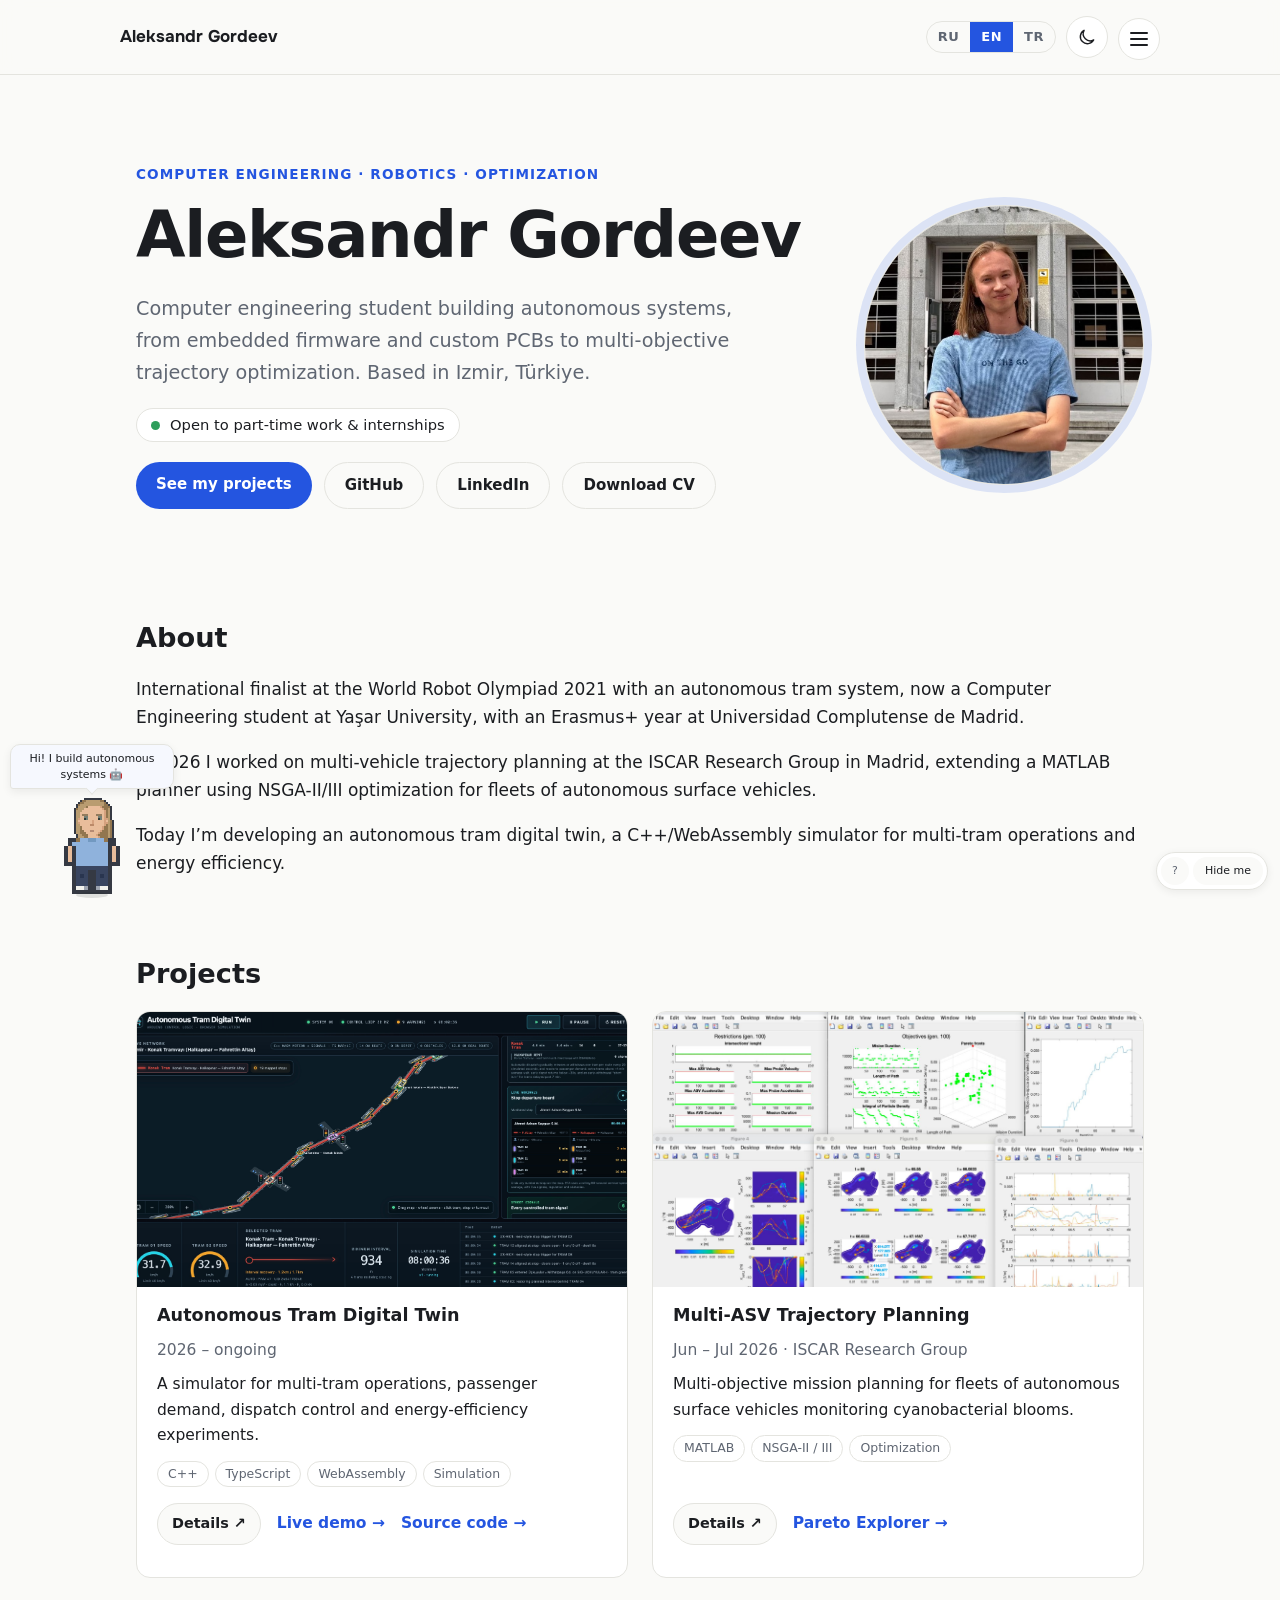
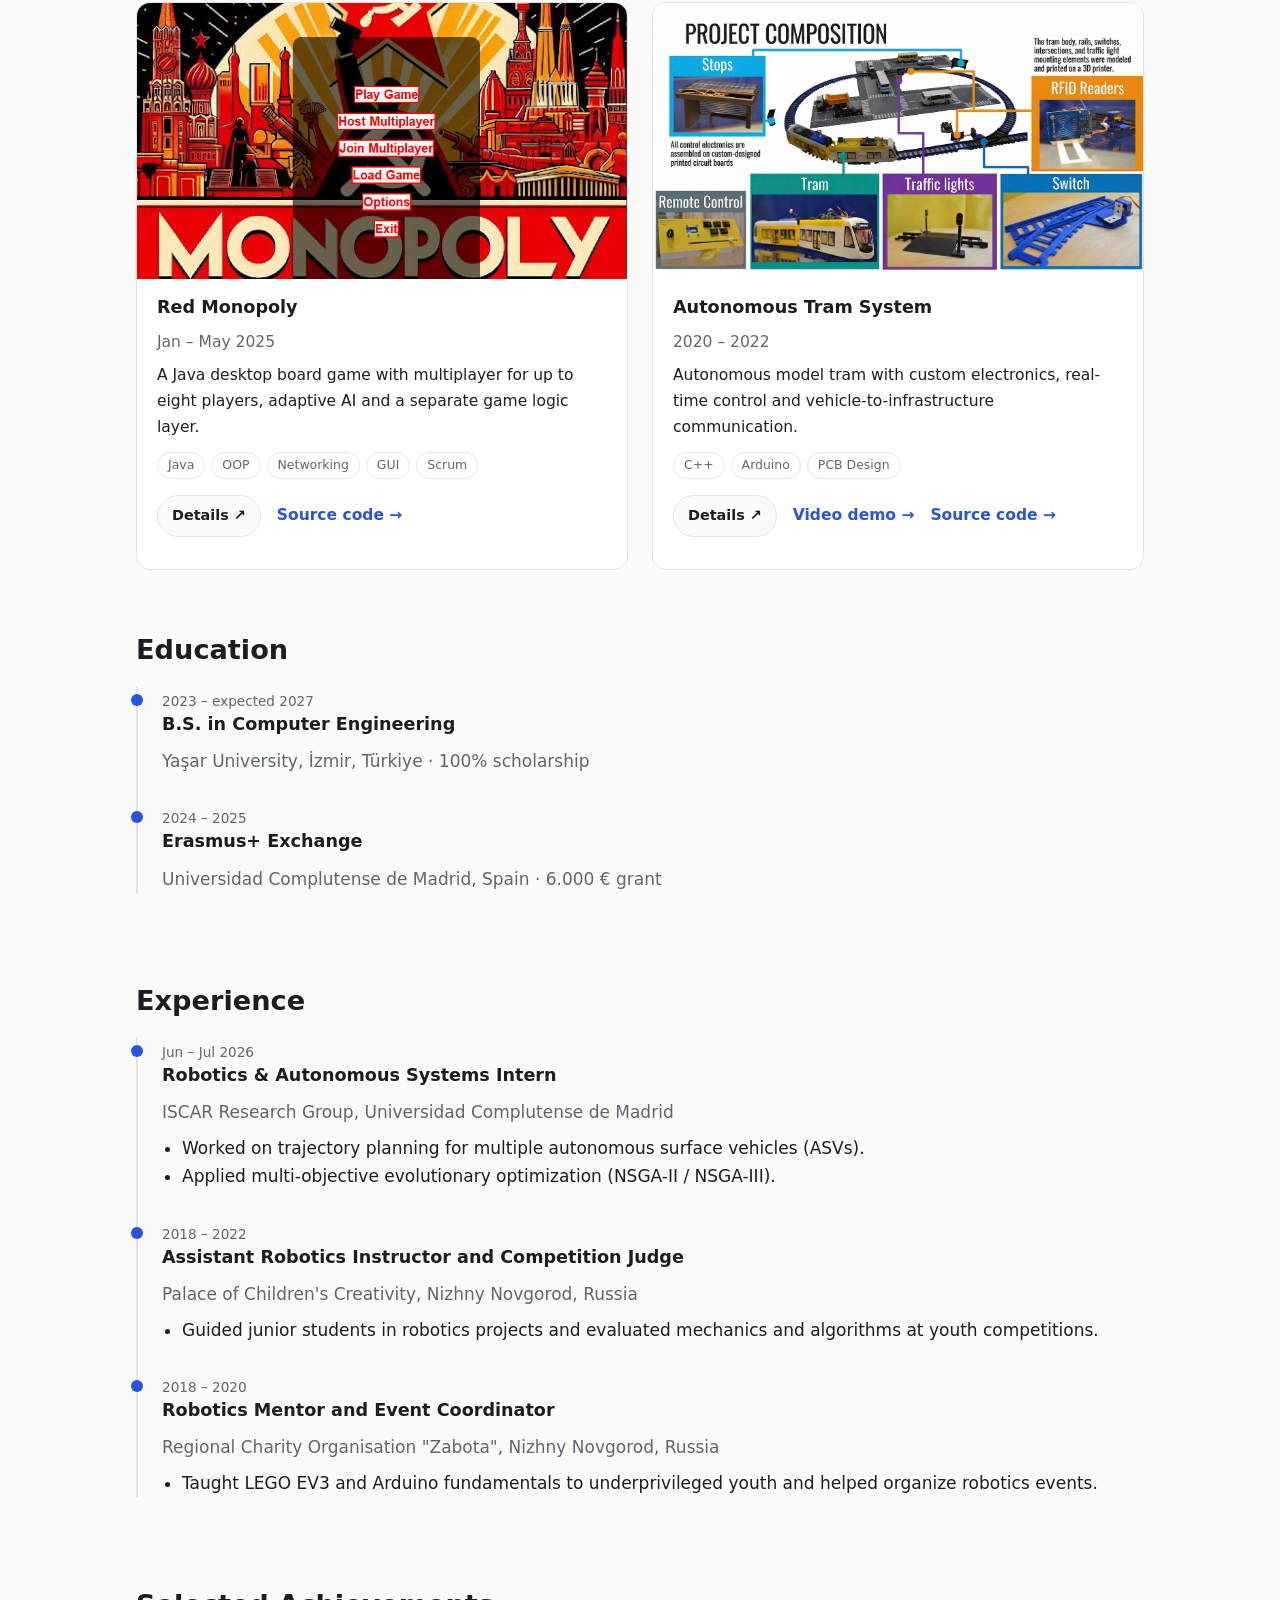
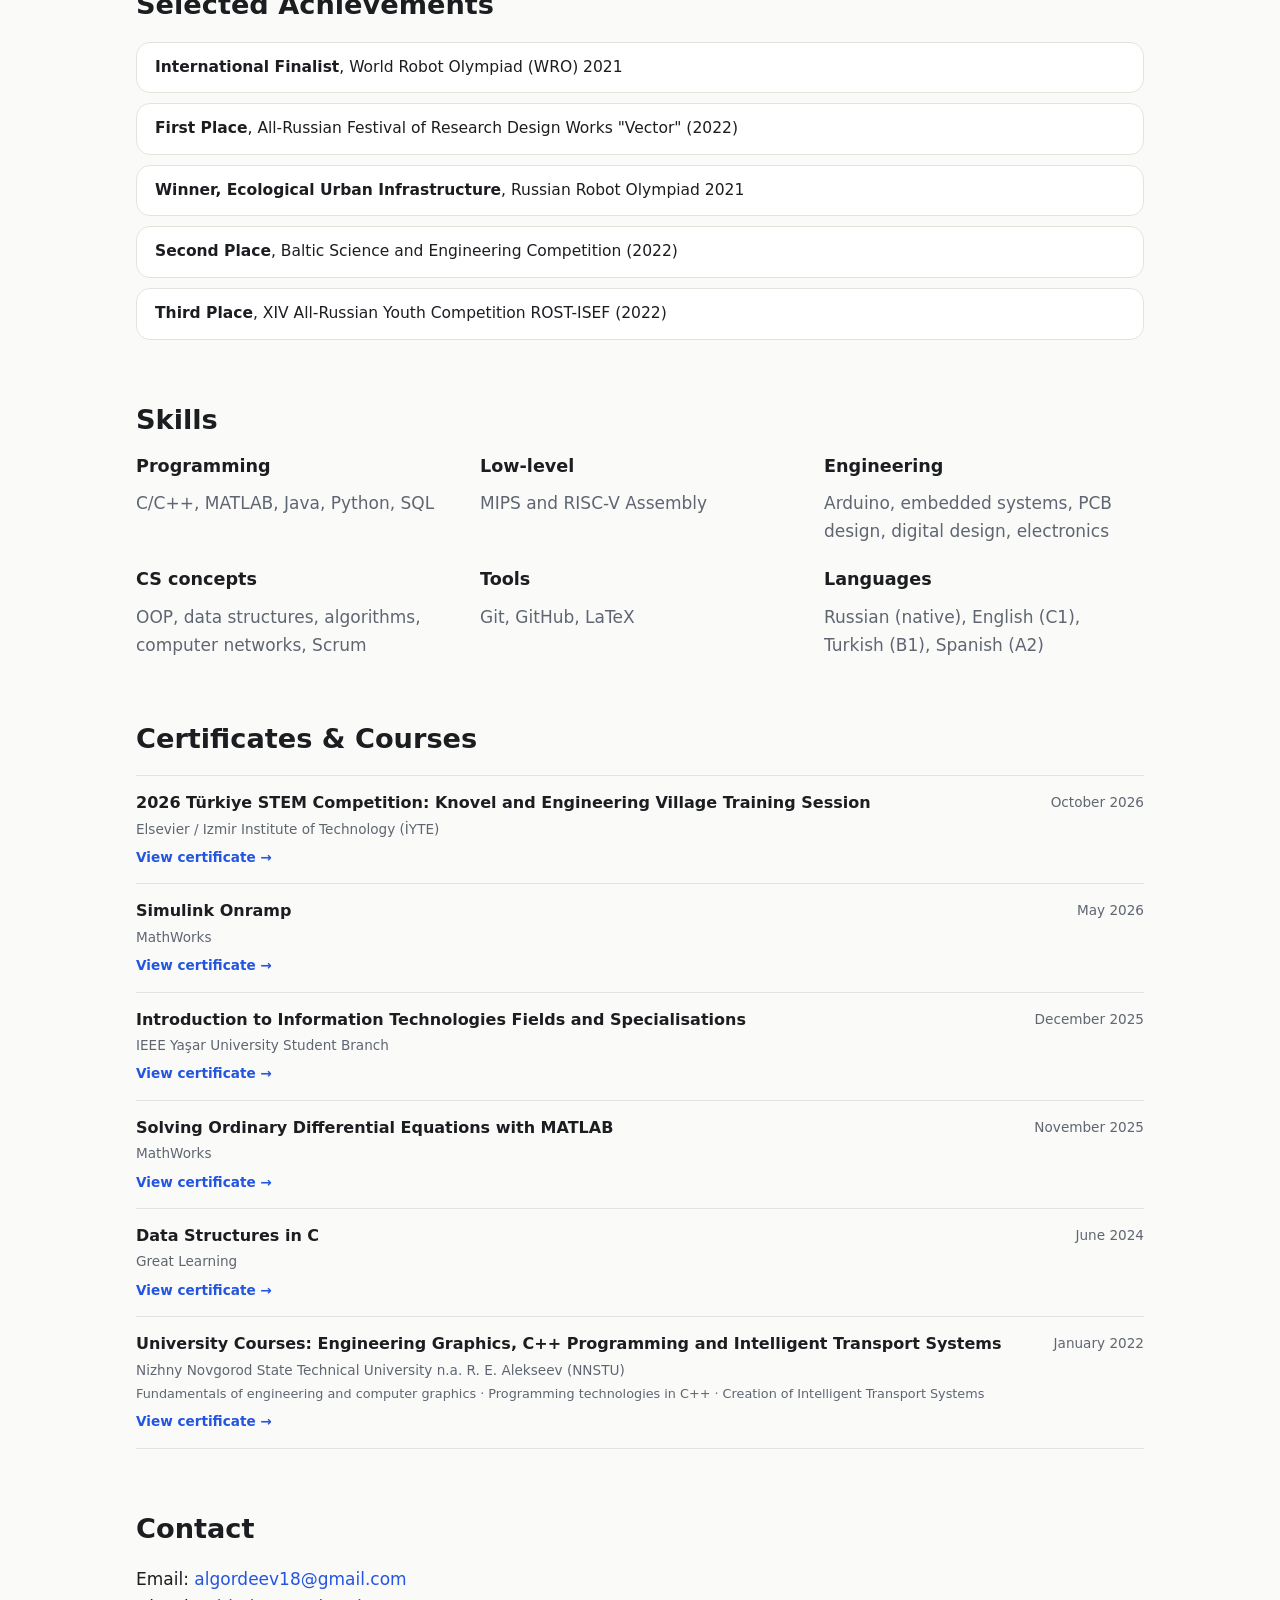
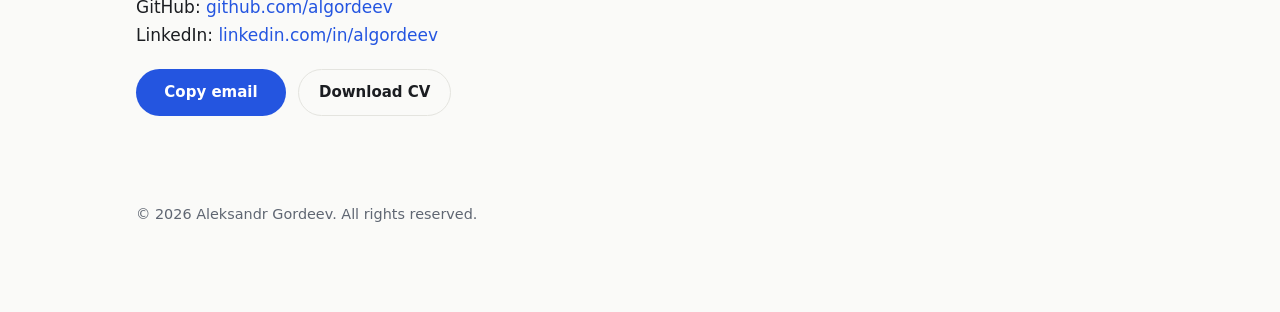
==== commit 7da1a479: "Pareto explorer page added" ====
--- a/index.html
+++ b/index.html
@@ -178,7 +178,7 @@
           <ul class="tags">
             <li>MATLAB</li><li>NSGA-II / III</li><li data-i18n="tag.optimization">Optimization</li>
           </ul>
-          <p class="links"><button type="button" class="details-button" data-project="asv" aria-haspopup="dialog" aria-controls="project-asv"><span data-i18n="ui.details">Details</span><span aria-hidden="true"> ↗</span></button></p>
+          <p class="links"><button type="button" class="details-button" data-project="asv" aria-haspopup="dialog" aria-controls="project-asv"><span data-i18n="ui.details">Details</span><span aria-hidden="true"> ↗</span></button><a href="website_visualization/pareto_explorer/index.html" target="_blank" rel="noopener noreferrer" data-i18n="proj.asv.demo">Pareto Explorer →</a></p>
         </div>
       </article>
 
@@ -393,6 +393,22 @@
     <div class="asv-stat"><strong>3</strong><span data-i18n="proj.mono.stat.ai">AI difficulty levels with different purchase rules</span></div>
     <div class="asv-stat"><strong>6</strong><span data-i18n="proj.mono.stat.sprints">Scrum sprints documented in the project wiki</span></div>
   </div>
+  <figure class="tram-video">
+    <div class="tram-video-player">
+      <video id="mono-video" width="1280" height="720" muted loop playsinline preload="none" aria-describedby="mono-video-caption">
+        <source src="assets/red-monopoly-ai-intro.mp4" type="video/mp4">
+      </video>
+      <button type="button" class="tram-video-play" aria-controls="mono-video">
+        <span data-video-play>
+          <svg viewBox="0 0 24 24" width="20" height="20" aria-hidden="true"><path d="M8 5v14l11-7z" fill="currentColor"/></svg>
+          <span class="sr-only" data-i18n="proj.tram.video.play">Play video</span>
+        </span>
+      </button>
+    </div>
+    <figcaption id="mono-video-caption">
+      <span data-i18n="proj.mono.video.caption">AI-generated intro, not gameplay.</span>
+    </figcaption>
+  </figure>
   <div class="project-story">
   <h3 data-i18n="ui.problem">The challenge</h3>
   <p data-i18n="proj.mono.problem">
@@ -475,6 +491,32 @@
   <div class="project-story">
     <h3 data-i18n="ui.problem">The challenge</h3>
     <p data-i18n="proj.asv.problem">Plan coordinated missions for several autonomous surface vehicles monitoring cyanobacterial blooms. Routes must balance collision avoidance, route overlap and workload across the fleet.</p>
+  <h3 class="asv-gallery-title" data-i18n="proj.asv.sim.h">Simulated monitoring missions</h3>
+  <div class="detail-gallery asv-simulations">
+    <figure>
+      <video controls muted loop playsinline preload="metadata" width="1920" height="1080" poster="assets/E2A2R3X2-poster.png" aria-labelledby="asv-e2-caption">
+        <source src="assets/E2A2R3X2.mp4" type="video/mp4">
+        <a href="assets/E2A2R3X2.mp4" data-i18n="proj.asv.sim.download">Download the simulation video</a>
+      </video>
+      <figcaption id="asv-e2-caption"><strong data-i18n="proj.asv.sim.e2.title">Lake Mendota · Two ASVs · 62-minute simulated mission</strong></figcaption>
+    </figure>
+    <figure>
+      <video controls muted loop playsinline preload="metadata" width="1920" height="1080" poster="assets/E4A2R3X2-poster.png" aria-labelledby="asv-e4-caption">
+        <source src="assets/E4A2R3X2.mp4" type="video/mp4">
+        <a href="assets/E4A2R3X2.mp4" data-i18n="proj.asv.sim.download">Download the simulation video</a>
+      </video>
+      <figcaption id="asv-e4-caption"><strong data-i18n="proj.asv.sim.e4.title">Lake Campillo · Two ASVs · 91-minute simulated mission</strong></figcaption>
+    </figure>
+  </div>
+  <details class="asv-simulation-details">
+    <summary data-i18n="proj.asv.sim.details">Simulation details</summary>
+    <h4 data-i18n="proj.asv.sim.e2.lake">Lake Mendota</h4>
+    <p data-i18n="proj.asv.sim.e2.note">E2 · A2R3X2 · Two ASVs. Repeat 1, generation 200, solution 6 (MATLAB 1-based index). Mission duration: approximately 62.3456 minutes; recorded simulation hours 54.0–55.0391. A balanced solution from the final Pareto front, selected by minimising distance to the ideal point after equally min-max normalising the three objectives.</p>
+    <h4 data-i18n="proj.asv.sim.e4.lake">Lake Campillo</h4>
+    <p data-i18n="proj.asv.sim.e4.note">E4 · A2R3X2 · Two ASVs. Repeat 4, generation 200, solution 11 (MATLAB 1-based index). Mission duration: approximately 90.7035 minutes; recorded simulation hours 47.0–48.5117. A balanced solution from the final Pareto front, selected by minimising distance to the ideal point after equally min-max normalising the three objectives.</p>
+<p class="asv-note" data-i18n="proj.asv.sim.note">Both runs use the median-hypervolume repeat among five repeats. The maps show recorded cyanobacteria motion and planned trajectories; synchronised charts show local projected density (model units), horizontal speed over ground (m/s) and probe depth (m). Density is a model projection, not calibrated concentration.</p>
+  </details>
+
     <h3 data-i18n="ui.work">My work</h3>
     <p data-i18n="proj.asv.work">During my ISCAR internship at Universidad Complutense de Madrid, I extended an existing single-vehicle MATLAB planner to multi-vehicle scenarios. I worked with NSGA-II and NSGA-III, ran repeated simulations for two- and three-vehicle fleets, and analysed Pareto fronts using hypervolume evaluation and non-parametric statistical comparisons.</p>
     <ul class="asv-list">
@@ -516,25 +558,6 @@
 
   <div class="detail-facts"><div><h3 data-i18n="ui.stack">Technology</h3><p data-i18n="proj.asv.stack">MATLAB · NSGA-II / III · Optimization</p></div><div><h3 data-i18n="ui.focus">Key features</h3><p data-i18n="proj.asv.features">Collision avoidance · Route overlap · Workload balancing · Statistical comparison of Pareto fronts</p></div></div>
 
-  <h3 class="asv-gallery-title" data-i18n="proj.asv.sim.h">Simulated monitoring missions</h3>
-  <div class="detail-gallery asv-simulations">
-    <figure>
-      <video controls muted loop playsinline preload="metadata" width="1920" height="1080" poster="assets/E2A2R3X2-poster.png" aria-labelledby="asv-e2-caption">
-        <source src="assets/E2A2R3X2.mp4" type="video/mp4">
-        <a href="assets/E2A2R3X2.mp4" data-i18n="proj.asv.sim.download">Download the simulation video</a>
-      </video>
-      <figcaption id="asv-e2-caption"><strong data-i18n="proj.asv.sim.e2.title">Mendota · E2 · A2R3X2 · Two ASVs</strong><p data-i18n="proj.asv.sim.e2.note">Repeat 1, generation 200, solution 6. A balanced solution from the final Pareto front, selected after equally normalising the three objectives. The 62.3-minute mission is shown in accelerated playback, using recorded simulation hours 54.0–55.0391.</p></figcaption>
-    </figure>
-    <figure>
-      <video controls muted loop playsinline preload="metadata" width="1920" height="1080" poster="assets/E4A2R3X2-poster.png" aria-labelledby="asv-e4-caption">
-        <source src="assets/E4A2R3X2.mp4" type="video/mp4">
-        <a href="assets/E4A2R3X2.mp4" data-i18n="proj.asv.sim.download">Download the simulation video</a>
-      </video>
-      <figcaption id="asv-e4-caption"><strong data-i18n="proj.asv.sim.e4.title">Campillo · E4 · A2R3X2 · Two ASVs</strong><p data-i18n="proj.asv.sim.e4.note">Repeat 4, generation 200, solution 11. A balanced solution from the final Pareto front, selected after equally normalising the three objectives. The 90.7-minute mission is shown in accelerated playback, using recorded simulation hours 47.0–48.5117.</p></figcaption>
-    </figure>
-  </div>
-  <p class="asv-note" data-i18n="proj.asv.sim.note">Both runs use the median-hypervolume repeat among five repeats. The maps show recorded cyanobacteria motion and planned trajectories; synchronised charts show local projected density (model units), horizontal speed over ground (m/s) and probe depth (m). Density is a model projection, not calibrated concentration.</p>
-
   <h3 class="asv-gallery-title" data-i18n="proj.asv.gal.h">Selected figures</h3>
   <div class="detail-gallery">
     <figure><img width="2048" height="1281" src="assets/asv-1.jpg" alt="Multi-ASV trajectory planning result" loading="lazy" data-i18n-alt="proj.asv.alt"><figcaption data-i18n="proj.asv.cap1">Intermediate MATLAB simulation graphs: Pareto fronts, trajectories and density fields.</figcaption></figure>
@@ -549,6 +572,8 @@
     <figure><img width="733" height="549" src="assets/asv-photo-sensor.jpg" alt="Cyanobacteria sensor module from the vehicle" loading="lazy" data-i18n-alt="proj.asv.alt6"><figcaption data-i18n="proj.asv.cap6">Cyanobacteria sensor module</figcaption></figure>
     <figure><img width="729" height="547" src="assets/asv-photo-board.jpg" alt="The vehicle control board" loading="lazy" data-i18n-alt="proj.asv.alt7"><figcaption data-i18n="proj.asv.cap7">Vehicle control board</figcaption></figure>
   </div>
+
+  <p class="links"><a class="btn" href="website_visualization/pareto_explorer/index.html" target="_blank" rel="noopener noreferrer" data-i18n="proj.asv.demo">Pareto Explorer →</a></p>
 
   <p class="asv-note asv-funding" data-i18n="proj.asv.fund">The project is funded by Comunidad de Madrid and co-funded by the European Union through the European Regional Development Fund (ERDF).</p>
 </dialog>
--- a/style.css
+++ b/style.css
@@ -583,3 +583,10 @@
 
 .asv-simulations video { display: block; width: 100%; height: auto; aspect-ratio: 16 / 9; border: 1px solid var(--border); border-radius: 10px; background: var(--bg); }
 .asv-simulations figcaption p { margin: .35rem 0 0; }
+
+.asv-simulation-details { width: fit-content; max-width: 100%; box-sizing: border-box; margin: .75rem 0 1.5rem; padding: .45rem .7rem; border: 1px solid var(--border); border-radius: 10px; }
+.asv-simulation-details[open] { width: 100%; }
+.asv-simulation-details summary { cursor: pointer; font-size: .8rem; font-weight: 600; }
+.asv-simulation-details summary:focus-visible { outline: 2px solid var(--accent); outline-offset: 4px; }
+.asv-simulation-details h4 { margin: 1rem 0 .35rem; }
+.asv-simulation-details p { font-size: .875rem; line-height: 1.6; }
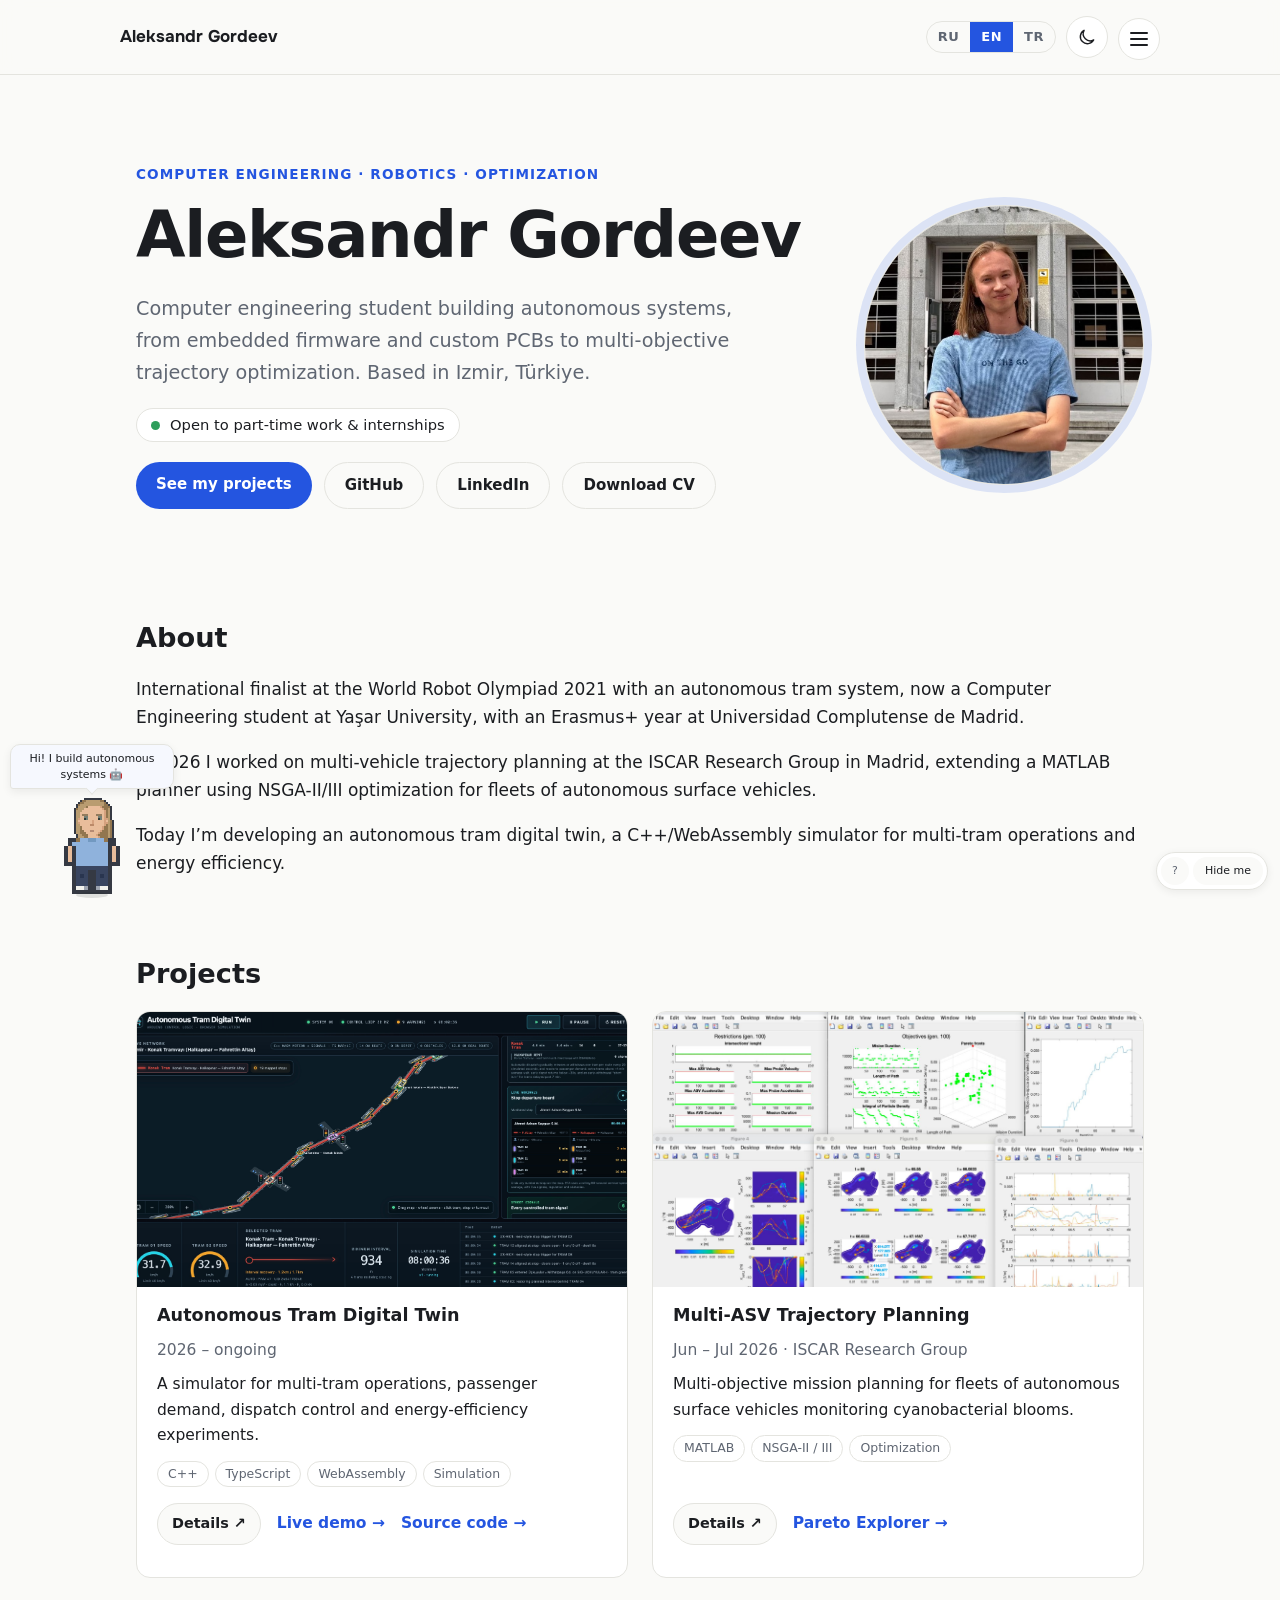
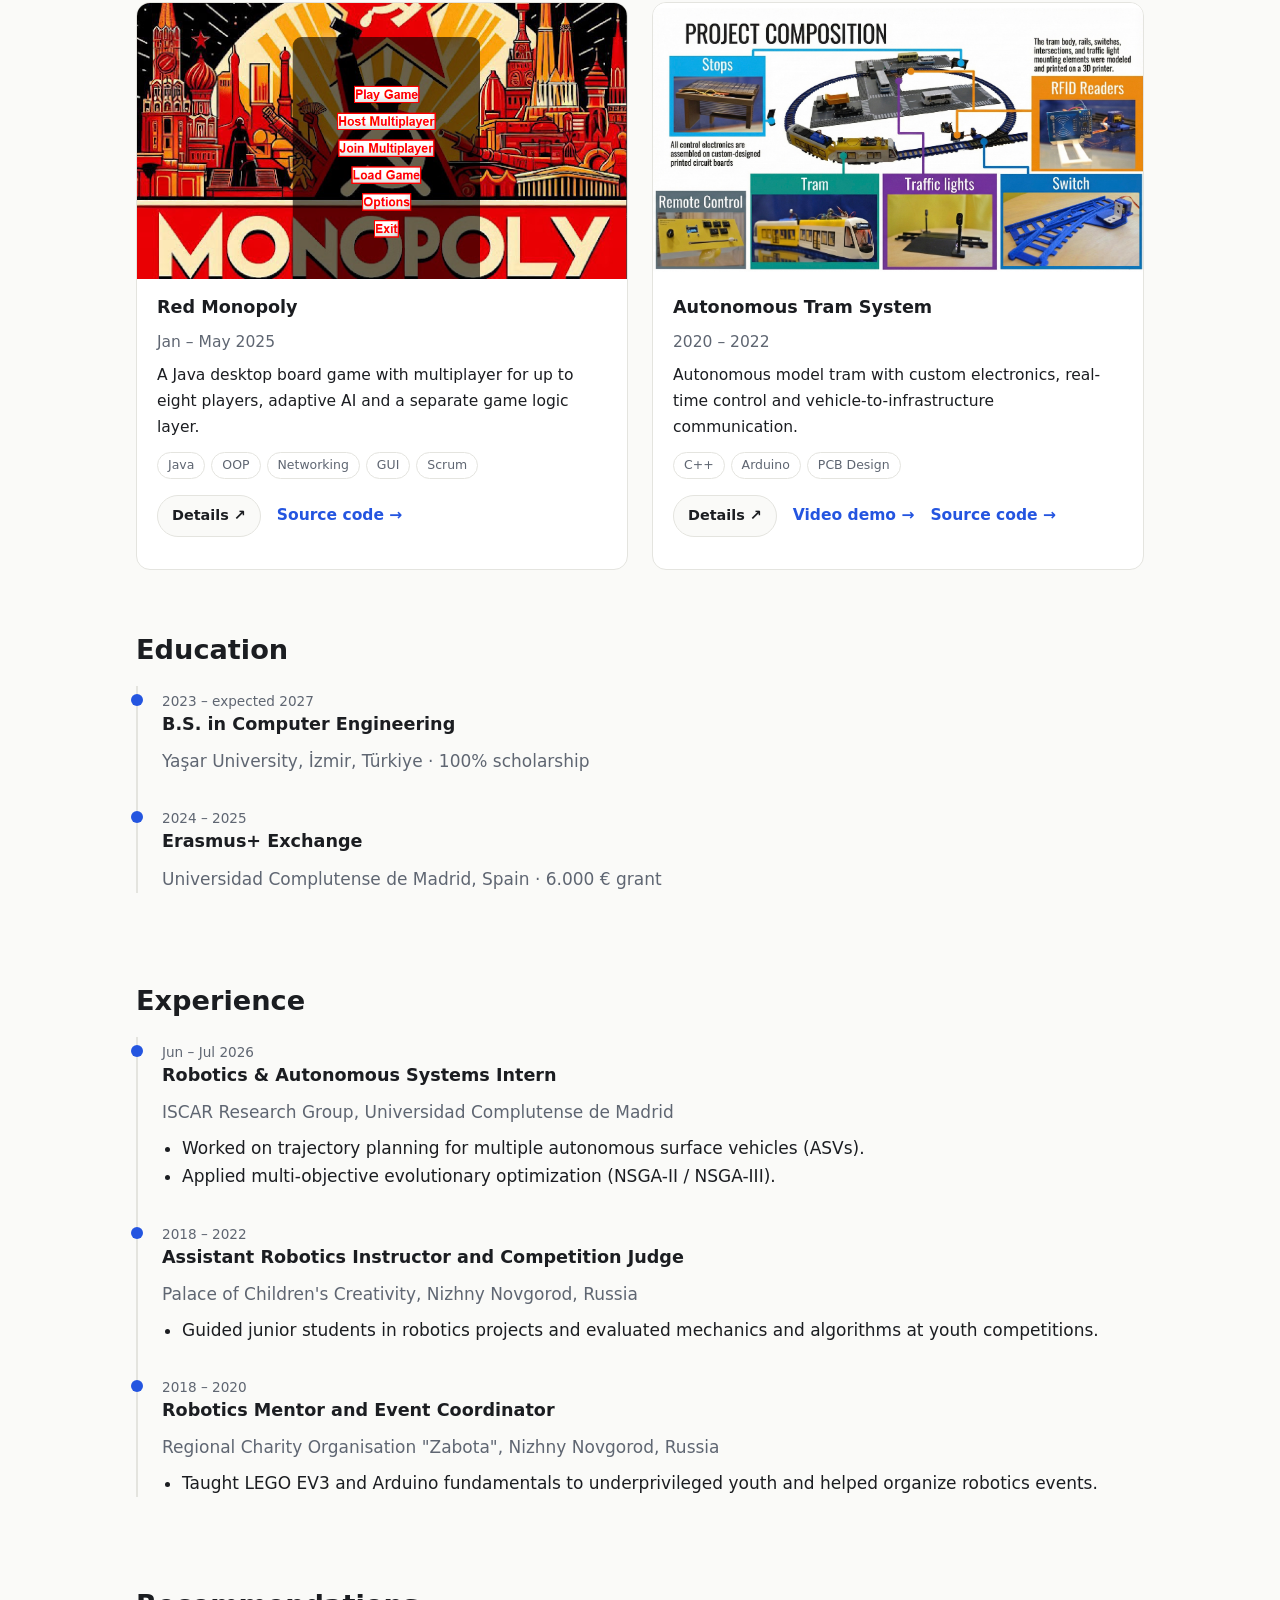
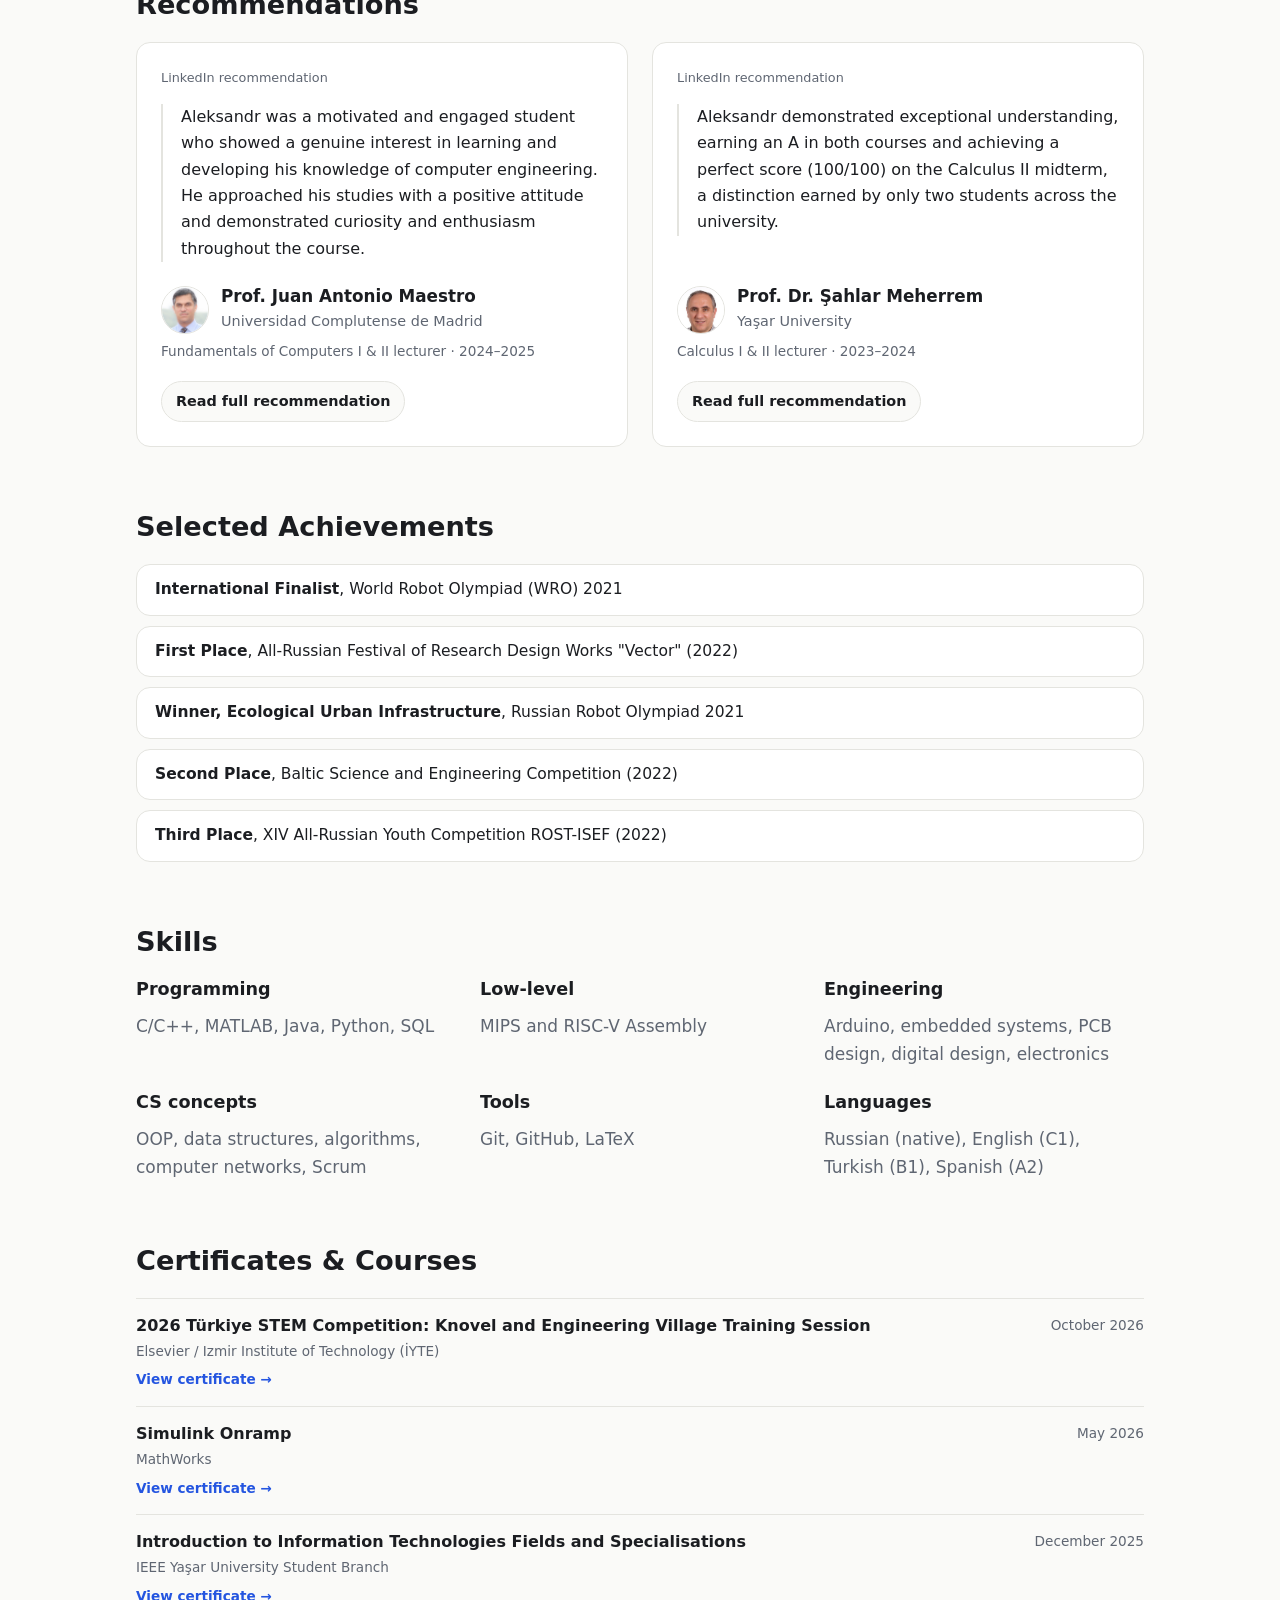
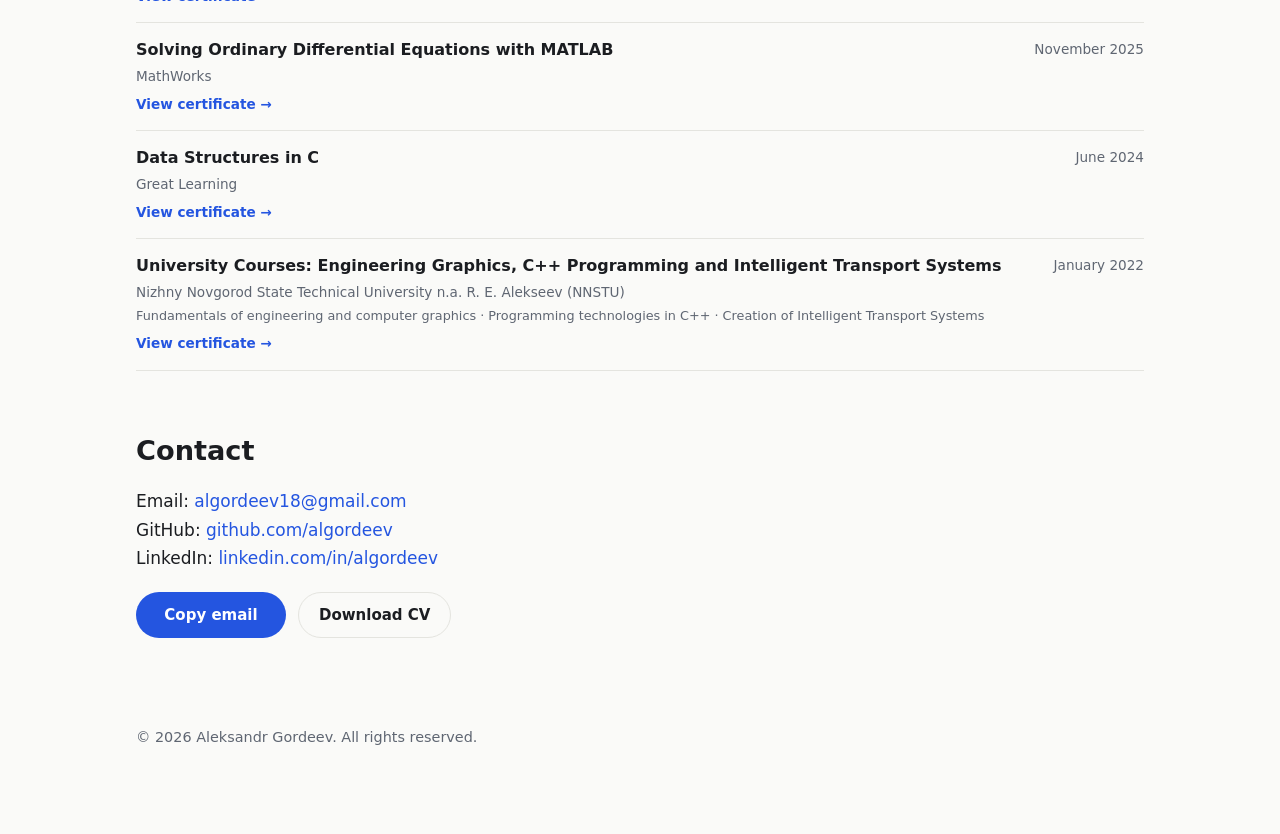
==== commit a6a59e52: "Added recommendations section" ====
--- a/index.html
+++ b/index.html
@@ -58,6 +58,7 @@
         <a href="#projects" data-i18n="projects">Projects</a>
         <a href="#education" data-i18n="education">Education</a>
         <a href="#experience" data-i18n="experience">Experience</a>
+        <a href="#recommendations" data-i18n="recommendations">Recommendations</a>
         <a href="#achievements" data-i18n="achievements">Achievements</a>
         <a href="#skills" data-i18n="skills">Skills</a>
         <a href="#credentials" data-i18n="credentials">Certificates & Courses</a>
@@ -178,7 +179,7 @@
           <ul class="tags">
             <li>MATLAB</li><li>NSGA-II / III</li><li data-i18n="tag.optimization">Optimization</li>
           </ul>
-          <p class="links"><button type="button" class="details-button" data-project="asv" aria-haspopup="dialog" aria-controls="project-asv"><span data-i18n="ui.details">Details</span><span aria-hidden="true"> ↗</span></button><a href="website_visualization/pareto_explorer/index.html" target="_blank" rel="noopener noreferrer" data-i18n="proj.asv.demo">Pareto Explorer →</a></p>
+          <p class="links"><button type="button" class="details-button" data-project="asv" aria-haspopup="dialog" aria-controls="project-asv"><span data-i18n="ui.details">Details</span><span aria-hidden="true"> ↗</span></button><a href="pareto-explorer/" target="_blank" rel="noopener noreferrer" data-i18n="proj.asv.demo">Pareto Explorer →</a></p>
         </div>
       </article>
 
@@ -271,6 +272,38 @@
     </div>
   </section>
 
+  <section id="recommendations" aria-labelledby="recommendations-heading">
+    <h2 id="recommendations-heading" data-i18n="recommendations">Recommendations</h2>
+    <div class="recommendations-grid">
+      <figure class="card recommendation-card">
+        <p class="recommendation-label" data-i18n="rec.excerpt">LinkedIn recommendation</p>
+        <blockquote lang="en"><p>Aleksandr was a motivated and engaged student who showed a genuine interest in learning and developing his knowledge of computer engineering. He approached his studies with a positive attitude and demonstrated curiosity and enthusiasm throughout the course.</p></blockquote>
+        <figcaption>
+          <div class="recommendation-person">
+            <img class="recommendation-portrait" src="assets/juan-antonio.jpg" width="48" height="48" alt="" loading="lazy">
+            <div><h3>Prof. Juan Antonio Maestro</h3><p class="meta">Universidad Complutense de Madrid</p></div>
+          </div>
+          <p class="recommendation-relationship" data-i18n="rec.maestro.relationship">Fundamentals of Computers I &amp; II lecturer · 2024–2025</p>
+        </figcaption>
+        <div class="links"><button type="button" class="details-button" data-project="recommendation-maestro" aria-haspopup="dialog" aria-controls="project-recommendation-maestro" aria-describedby="rec-card-maestro"><span data-i18n="rec.read">Read full recommendation</span></button></div>
+        <span class="sr-only" id="rec-card-maestro">Prof. Juan Antonio Maestro</span>
+      </figure>
+      <figure class="card recommendation-card">
+        <p class="recommendation-label" data-i18n="rec.excerpt">LinkedIn recommendation</p>
+        <blockquote lang="en"><p>Aleksandr demonstrated exceptional understanding, earning an A in both courses and achieving a perfect score (100/100) on the Calculus II midterm, a distinction earned by only two students across the university.</p></blockquote>
+        <figcaption>
+          <div class="recommendation-person">
+            <img class="recommendation-portrait" src="assets/shahlar-meherrem.jpg" width="48" height="48" alt="" loading="lazy">
+            <div><h3>Prof. Dr. Şahlar Meherrem</h3><p class="meta">Yaşar University</p></div>
+          </div>
+          <p class="recommendation-relationship" data-i18n="rec.meherrem.relationship">Calculus I &amp; II lecturer · 2023–2024</p>
+        </figcaption>
+        <div class="links"><button type="button" class="details-button" data-project="recommendation-meherrem" aria-haspopup="dialog" aria-controls="project-recommendation-meherrem" aria-describedby="rec-card-meherrem"><span data-i18n="rec.read">Read full recommendation</span></button></div>
+        <span class="sr-only" id="rec-card-meherrem">Prof. Dr. Şahlar Meherrem</span>
+      </figure>
+    </div>
+  </section>
+
   <section id="achievements">
     <h2 data-i18n="achievements.title">Selected Achievements</h2>
     <ul class="achievements">
@@ -337,6 +370,36 @@
 
 </main>
 
+<dialog class="project-dialog recommendation-dialog" id="project-recommendation-meherrem" aria-labelledby="rec-title-meherrem">
+  <div class="dialog-header"><p class="eyebrow" data-i18n="rec.dialog">Recommendation</p><button type="button" class="icon-button dialog-close" aria-labelledby="rec-close-meherrem"><span aria-hidden="true">×</span><span class="sr-only" id="rec-close-meherrem" data-i18n="ui.close">Close</span></button></div>
+  <div class="recommendation-person">
+    <img class="recommendation-portrait" src="assets/shahlar-meherrem.jpg" width="48" height="48" alt="" loading="lazy">
+    <div><h2 id="rec-title-meherrem">Prof. Dr. Şahlar Meherrem</h2><p class="meta">Yaşar University</p></div>
+  </div>
+  <p class="recommendation-relationship" data-i18n="rec.meherrem.relationship">Calculus I &amp; II lecturer · 2023–2024</p>
+  <p class="date"><span data-i18n="rec.published">Published:</span> <time datetime="2026-10-14" data-publication-date>October 14, 2026</time></p>
+  <blockquote class="recommendation-full" lang="en">
+      <p>I had the pleasure of teaching Aleksandr Gordeev during the 2023–2024 academic year in both Calculus I and Calculus II at Yaşar University. Aleksandr demonstrated exceptional understanding, earning an A in both courses and achieving a perfect score (100/100) on the Calculus II midterm, a distinction earned by only two students across the university.</p>
+      <p>What stood out most was Aleksandr's genuine intellectual curiosity and his dedication to mastering the subject beyond what was required. He often stayed after class to discuss advanced concepts, posed insightful questions, and actively engaged in classroom discussions. His clarity in thought and communication, along with his support for peers, contributed greatly to the learning environment.</p>
+      <p>Aleksandr combines strong analytical thinking with a deep motivation to learn, making him well-suited for both academic and professional research settings. I am confident that he will be a valuable asset to any team or organisation he joins.<br>Prof. Dr Shahlar Meherrem, Yasar University, Departments of Mathematics, Türkiye</p>
+  </blockquote>
+  <p class="links"><a href="https://www.linkedin.com/in/algordeev/details/recommendations/" target="_blank" rel="noopener noreferrer" data-i18n="rec.linkedin">View on LinkedIn ↗</a></p>
+</dialog>
+
+<dialog class="project-dialog recommendation-dialog" id="project-recommendation-maestro" aria-labelledby="rec-title-maestro">
+  <div class="dialog-header"><p class="eyebrow" data-i18n="rec.dialog">Recommendation</p><button type="button" class="icon-button dialog-close" aria-labelledby="rec-close-maestro"><span aria-hidden="true">×</span><span class="sr-only" id="rec-close-maestro" data-i18n="ui.close">Close</span></button></div>
+  <div class="recommendation-person">
+    <img class="recommendation-portrait" src="assets/juan-antonio.jpg" width="48" height="48" alt="" loading="lazy">
+    <div><h2 id="rec-title-maestro">Prof. Juan Antonio Maestro</h2><p class="meta">Universidad Complutense de Madrid</p></div>
+  </div>
+  <p class="recommendation-relationship" data-i18n="rec.maestro.relationship">Fundamentals of Computers I &amp; II lecturer · 2024–2025</p>
+  <p class="date"><span data-i18n="rec.published">Published:</span> <time datetime="2026-10-19" data-publication-date>October 19, 2026</time></p>
+  <blockquote class="recommendation-full" lang="en">
+      <p>I had the pleasure of teaching Aleksandr in Fundamentals of Computers I and II at Complutense University of Madrid (UCM) during the 2024–2025 academic year, as part of the Erasmus exchange programme. Aleksandr was a motivated and engaged student who showed a genuine interest in learning and developing his knowledge of computer engineering. He approached his studies with a positive attitude and demonstrated curiosity and enthusiasm throughout the course. I am confident that his dedication, international experience, and willingness to learn will serve him well in future academic and professional endeavours. I would gladly recommend Aleksandr for further academic opportunities.</p>
+  </blockquote>
+  <p class="links"><a href="https://www.linkedin.com/in/algordeev/details/recommendations/" target="_blank" rel="noopener noreferrer" data-i18n="rec.linkedin">View on LinkedIn ↗</a></p>
+</dialog>
+
 <dialog class="project-dialog" id="project-tram" aria-labelledby="title-tram">
   <div class="dialog-header"><p class="eyebrow" data-i18n="ui.project">Project details</p><button type="button" class="icon-button dialog-close" aria-labelledby="close-tram"><span aria-hidden="true">×</span><span class="sr-only" id="close-tram" data-i18n="ui.close">Close</span></button></div>
   <h2 id="title-tram" data-i18n="proj.tram.title">Autonomous Tram System</h2>
@@ -573,7 +636,7 @@
     <figure><img width="729" height="547" src="assets/asv-photo-board.jpg" alt="The vehicle control board" loading="lazy" data-i18n-alt="proj.asv.alt7"><figcaption data-i18n="proj.asv.cap7">Vehicle control board</figcaption></figure>
   </div>
 
-  <p class="links"><a class="btn" href="website_visualization/pareto_explorer/index.html" target="_blank" rel="noopener noreferrer" data-i18n="proj.asv.demo">Pareto Explorer →</a></p>
+  <p class="links"><a class="btn" href="pareto-explorer/" target="_blank" rel="noopener noreferrer" data-i18n="proj.asv.demo">Pareto Explorer →</a></p>
 
   <p class="asv-note asv-funding" data-i18n="proj.asv.fund">The project is funded by Comunidad de Madrid and co-funded by the European Union through the European Regional Development Fund (ERDF).</p>
 </dialog>
--- a/style.css
+++ b/style.css
@@ -590,3 +590,40 @@
 .asv-simulation-details summary:focus-visible { outline: 2px solid var(--accent); outline-offset: 4px; }
 .asv-simulation-details h4 { margin: 1rem 0 .35rem; }
 .asv-simulation-details p { font-size: .875rem; line-height: 1.6; }
+
+/* Recommendations share the portfolio cards and native project dialogs. */
+.recommendations-grid { display: grid; grid-template-columns: repeat(2, minmax(0, 1fr)); gap: 24px; margin-top: 20px; }
+.recommendation-card { margin: 0; padding: 24px; }
+.recommendation-label { margin: 0 0 16px; font-size: .8rem; color: var(--muted); }
+.recommendation-card blockquote { margin: 0 0 24px; padding: 0 0 0 18px; border-left: 2px solid var(--border); font-size: 1rem; line-height: 1.65; }
+.recommendation-card blockquote p { margin: 0; }
+.recommendation-card figcaption { margin-top: auto; }
+.recommendation-card h3 { margin: 0 0 4px; font-size: 1.05rem; }
+.recommendation-card .meta { font-size: .9rem; }
+.recommendation-relationship { margin: 6px 0 0; color: var(--muted); font-size: .85rem; }
+.recommendation-card .links { margin: 18px 0 0; }
+.recommendation-card .details-button { text-align: left; }
+.recommendation-dialog .dialog-header { position: sticky; top: 0; z-index: 1; margin: -28px -28px 24px; padding: 16px 28px; background: var(--surface); border-bottom: 1px solid var(--border); }
+.recommendation-dialog h2 { margin-top: 0; }
+.recommendation-dialog .date { margin: 12px 0 24px; }
+.recommendation-full { max-width: 70ch; margin: 0; font-size: 1rem; line-height: 1.85; }
+.recommendation-full p { margin: 0 0 1.25em; }
+.recommendation-full p:last-child { margin-bottom: 0; }
+@media (max-width: 700px) {
+  .recommendations-grid { grid-template-columns: 1fr; }
+}
+@media (max-width: 560px) {
+  .recommendation-card { padding: 20px; }
+  .recommendation-dialog .dialog-header { top: 0; margin: -20px -20px 20px; padding: 12px 20px; }
+}
+
+#project-recommendation-meherrem .recommendation-full p:not(:last-child) { margin-bottom: 0.6em; }
+
+.recommendation-person { display: flex; align-items: center; gap: 12px; }
+.recommendation-person > div { min-width: 0; }
+.recommendation-portrait { display: block; width: 48px; height: 48px; flex: 0 0 48px; object-fit: cover; border: 1px solid var(--border); border-radius: 50%; }
+.recommendation-person .meta { margin-bottom: 0; }
+.recommendation-dialog .recommendation-person h2 { margin-bottom: 4px; }
+
+.recommendation-dialog { padding-top: 0; }
+.recommendation-dialog .dialog-header { margin-top: 0; margin-bottom: 20px; }
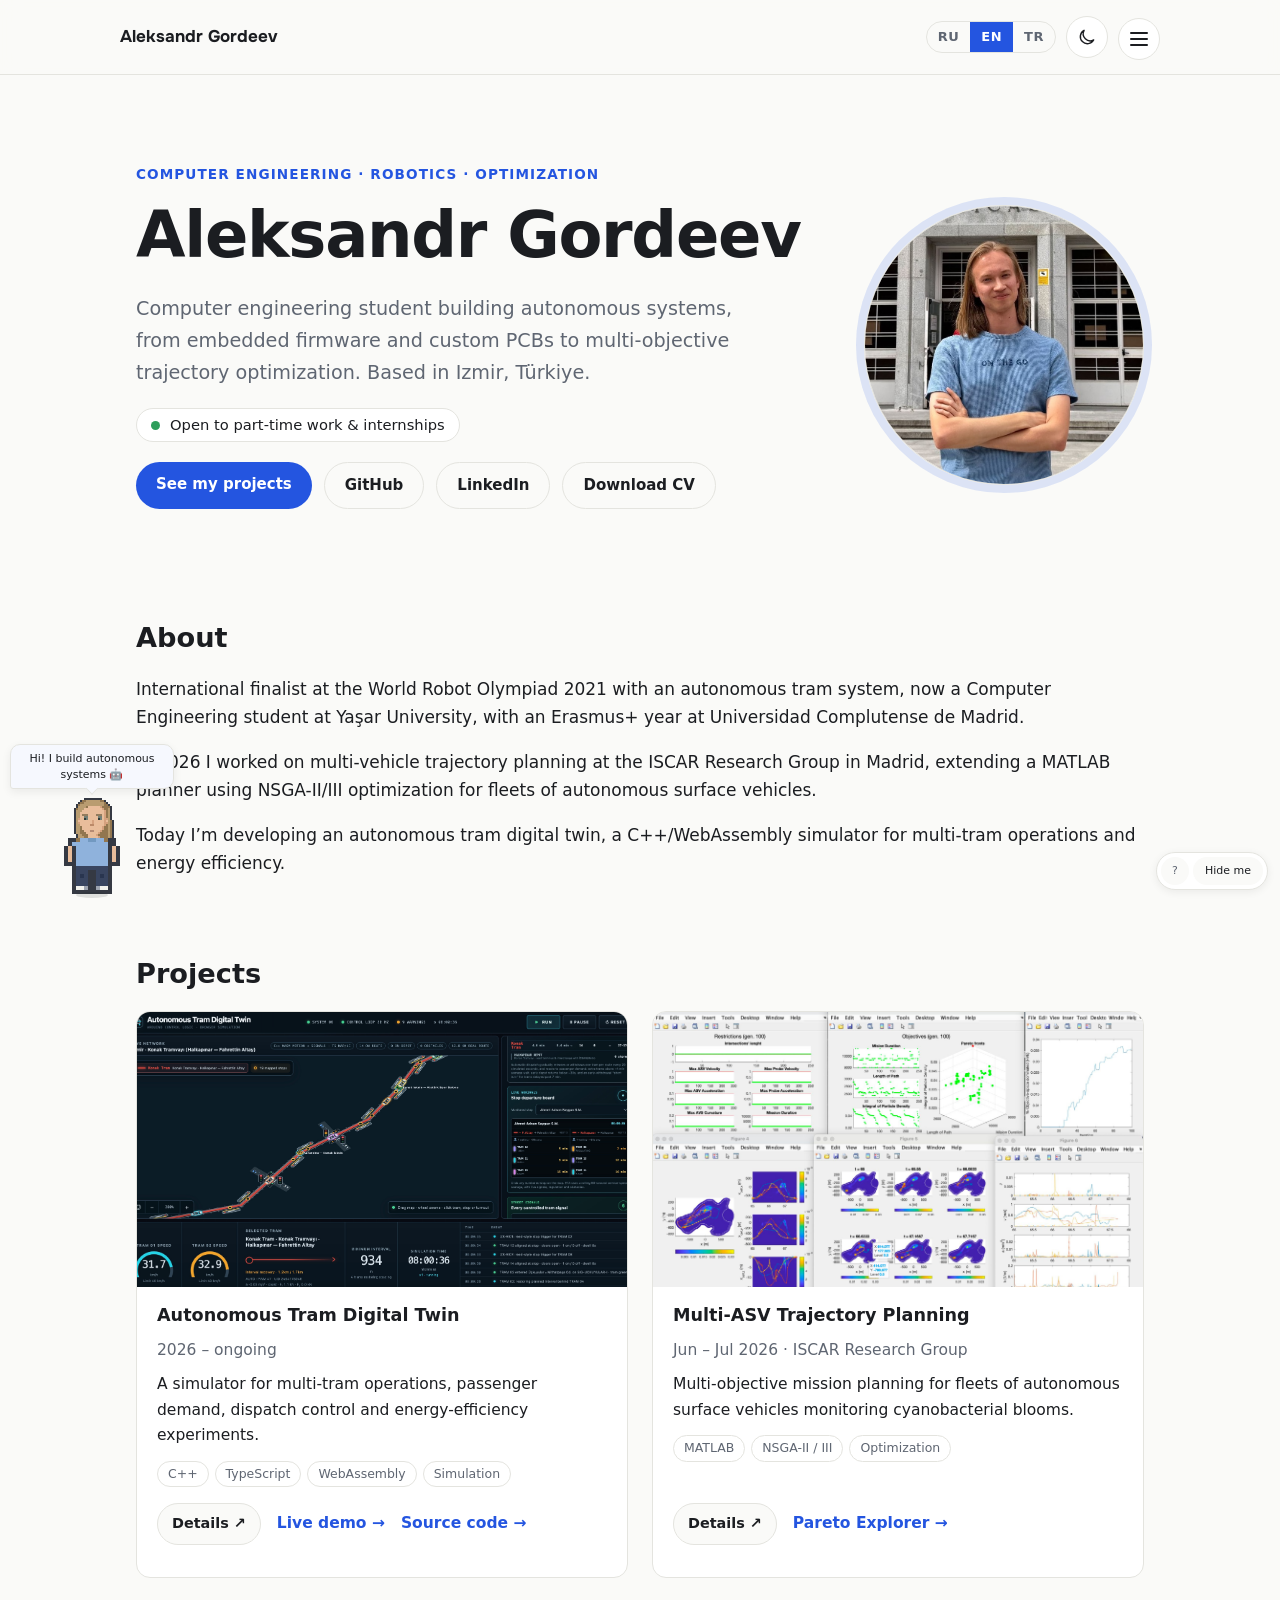
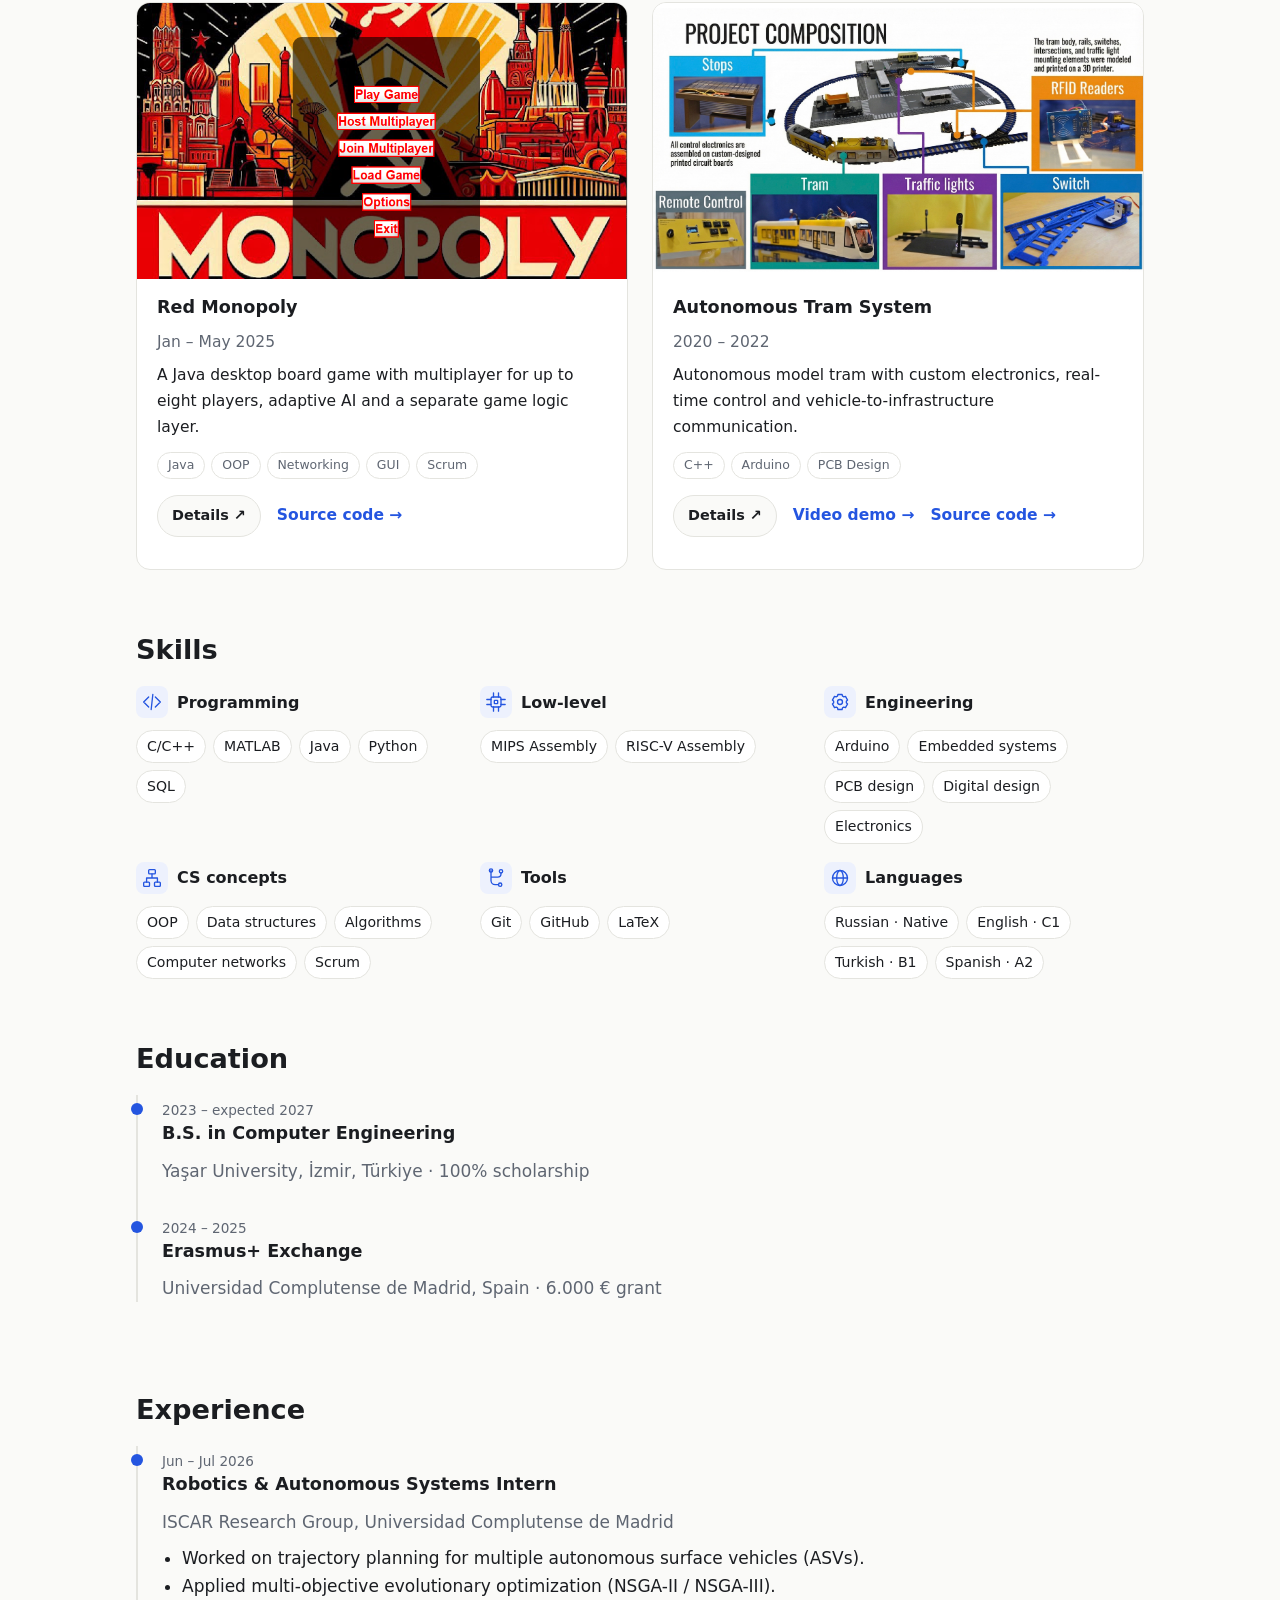
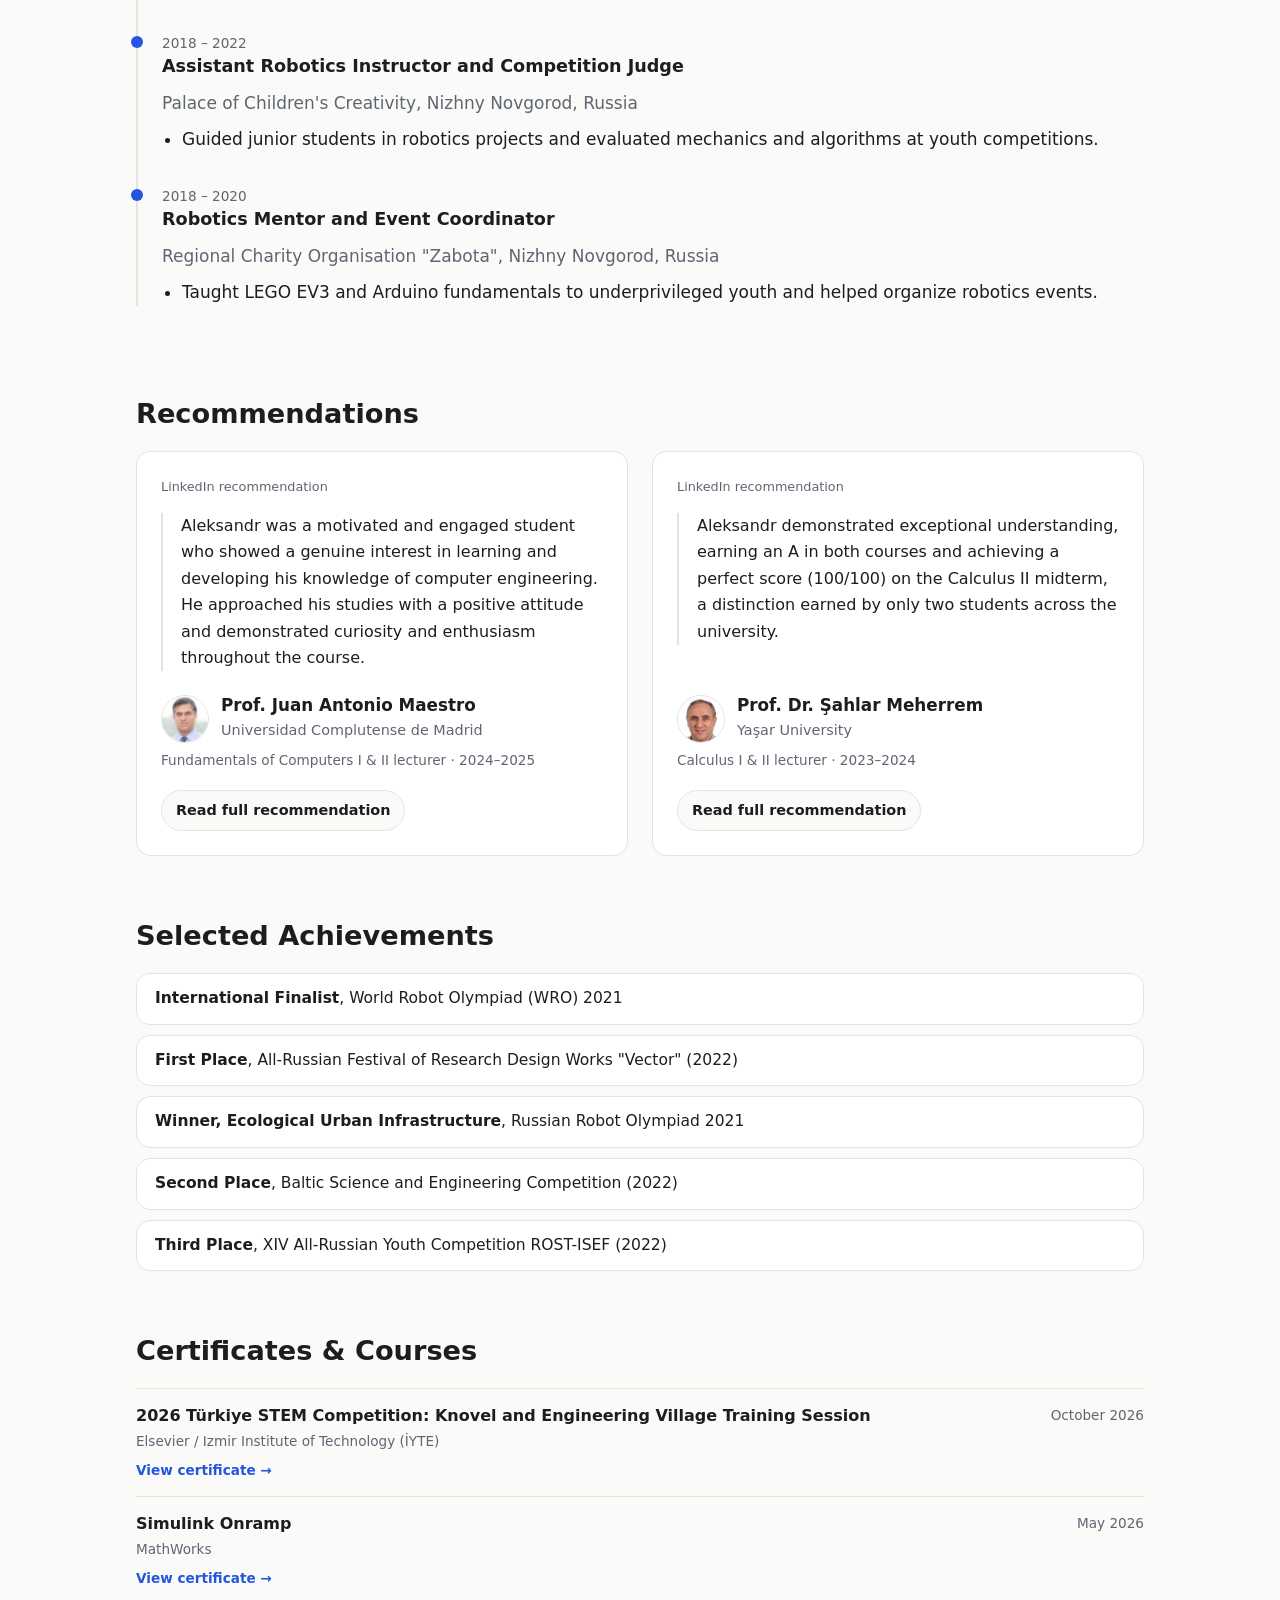
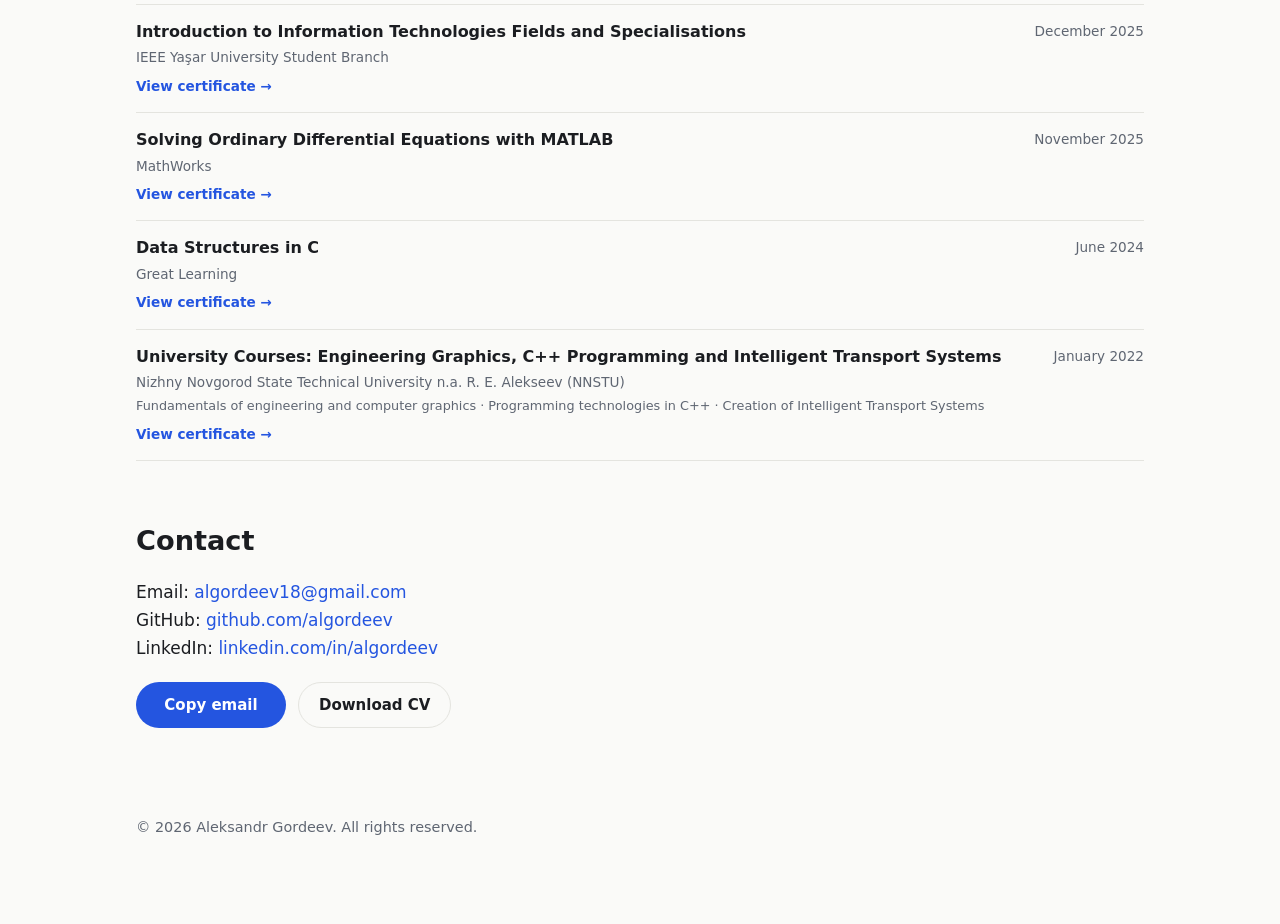
==== commit 253ca729: "Skills section update and move up" ====
--- a/index.html
+++ b/index.html
@@ -56,11 +56,11 @@
       <nav id="section-menu" hidden aria-labelledby="menu-label">
         <a href="#about" data-i18n="about">About</a>
         <a href="#projects" data-i18n="projects">Projects</a>
+        <a href="#skills" data-i18n="skills">Skills</a>
         <a href="#education" data-i18n="education">Education</a>
         <a href="#experience" data-i18n="experience">Experience</a>
         <a href="#recommendations" data-i18n="recommendations">Recommendations</a>
         <a href="#achievements" data-i18n="achievements">Achievements</a>
-        <a href="#skills" data-i18n="skills">Skills</a>
         <a href="#credentials" data-i18n="credentials">Certificates & Courses</a>
         <a href="#contact" data-i18n="contact">Contact</a>
       </nav>
@@ -222,6 +222,66 @@
         </div>
       </article>
 
+    </div>
+  </section>
+
+  <section id="skills">
+    <h2 data-i18n="skills">Skills</h2>
+    <div class="skills">
+      <div class="skill-category skill-category-programming">
+        <h3 id="skills-prog"><svg class="skill-icon" viewBox="0 0 24 24" width="20" height="20" fill="none" stroke="currentColor" stroke-width="1.6" stroke-linecap="round" stroke-linejoin="round" aria-hidden="true"><path d="m8 6-6 6 6 6m8-12 6 6-6 6m-3-15-2 18"/></svg><span data-i18n="sk.prog">Programming</span></h3>
+        <ul class="skill-chips" aria-labelledby="skills-prog">
+          <li>C/C++</li>
+          <li>MATLAB</li>
+          <li>Java</li>
+          <li>Python</li>
+          <li>SQL</li>
+        </ul>
+      </div>
+      <div class="skill-category">
+        <h3 id="skills-low"><svg class="skill-icon" viewBox="0 0 24 24" width="20" height="20" fill="none" stroke="currentColor" stroke-width="1.6" stroke-linecap="round" stroke-linejoin="round" aria-hidden="true"><rect x="6" y="6" width="12" height="12" rx="2"/><path d="M9 1v5m6-5v5M9 18v5m6-5v5M1 9h5m-5 6h5m12-6h5m-5 6h5"/><rect x="10" y="10" width="4" height="4" rx=".5"/></svg><span data-i18n="sk.low">Low-level</span></h3>
+        <ul class="skill-chips" aria-labelledby="skills-low">
+          <li data-i18n="sk.low.mips">MIPS Assembly</li>
+          <li data-i18n="sk.low.riscv">RISC-V Assembly</li>
+        </ul>
+      </div>
+      <div class="skill-category">
+        <h3 id="skills-eng"><svg class="skill-icon" viewBox="0 0 24 24" width="20" height="20" fill="none" stroke="currentColor" stroke-width="1.6" stroke-linecap="round" stroke-linejoin="round" aria-hidden="true"><path d="m9.5 3-.5 2a7 7 0 0 0-1.6.9l-2-.6-2.5 4.4 1.5 1.4a7 7 0 0 0 0 1.8l-1.5 1.4 2.5 4.4 2-.6A7 7 0 0 0 9 19l.5 2h5l.5-2a7 7 0 0 0 1.6-.9l2 .6 2.5-4.4-1.5-1.4a7 7 0 0 0 0-1.8l1.5-1.4-2.5-4.4-2 .6A7 7 0 0 0 15 5l-.5-2Z"/><circle cx="12" cy="12" r="3"/></svg><span data-i18n="sk.eng">Engineering</span></h3>
+        <ul class="skill-chips" aria-labelledby="skills-eng">
+          <li>Arduino</li>
+          <li data-i18n="sk.eng.embedded">Embedded systems</li>
+          <li data-i18n="sk.eng.pcb">PCB design</li>
+          <li data-i18n="sk.eng.digital">Digital design</li>
+          <li data-i18n="sk.eng.electronics">Electronics</li>
+        </ul>
+      </div>
+      <div class="skill-category">
+        <h3 id="skills-cs"><svg class="skill-icon" viewBox="0 0 24 24" width="20" height="20" fill="none" stroke="currentColor" stroke-width="1.6" stroke-linecap="round" stroke-linejoin="round" aria-hidden="true"><rect x="8" y="2" width="8" height="5" rx="1"/><rect x="2" y="17" width="7" height="5" rx="1"/><rect x="15" y="17" width="7" height="5" rx="1"/><path d="M12 7v5m-6.5 5v-5h13v5"/></svg><span data-i18n="sk.cs">CS concepts</span></h3>
+        <ul class="skill-chips" aria-labelledby="skills-cs">
+          <li data-i18n="sk.cs.oop">OOP</li>
+          <li data-i18n="sk.cs.structures">Data structures</li>
+          <li data-i18n="sk.cs.algorithms">Algorithms</li>
+          <li data-i18n="sk.cs.networks">Computer networks</li>
+          <li>Scrum</li>
+        </ul>
+      </div>
+      <div class="skill-category">
+        <h3 id="skills-tools"><svg class="skill-icon" viewBox="0 0 24 24" width="20" height="20" fill="none" stroke="currentColor" stroke-width="1.6" stroke-linecap="round" stroke-linejoin="round" aria-hidden="true"><path d="M6 3v12a5 5 0 0 0 5 5h4m-9-9h8a4 4 0 0 0 4-4V6"/><circle cx="6" cy="3" r="2"/><circle cx="18" cy="4" r="2"/><circle cx="17" cy="20" r="2"/></svg><span data-i18n="sk.tools">Tools</span></h3>
+        <ul class="skill-chips" aria-labelledby="skills-tools">
+          <li>Git</li>
+          <li>GitHub</li>
+          <li>LaTeX</li>
+        </ul>
+      </div>
+      <div class="skill-category">
+        <h3 id="skills-lang"><svg class="skill-icon" viewBox="0 0 24 24" width="20" height="20" fill="none" stroke="currentColor" stroke-width="1.6" stroke-linecap="round" stroke-linejoin="round" aria-hidden="true"><circle cx="12" cy="12" r="9"/><ellipse cx="12" cy="12" rx="4" ry="9"/><path d="M3 12h18"/></svg><span data-i18n="sk.lang">Languages</span></h3>
+        <ul class="skill-chips" aria-labelledby="skills-lang">
+          <li data-i18n="sk.lang.russian">Russian · Native</li>
+          <li data-i18n="sk.lang.english">English · C1</li>
+          <li data-i18n="sk.lang.turkish">Turkish · B1</li>
+          <li data-i18n="sk.lang.spanish">Spanish · A2</li>
+        </ul>
+      </div>
     </div>
   </section>
 
@@ -315,35 +375,6 @@
     </ul>
   </section>
 
-  <section id="skills">
-    <h2 data-i18n="skills">Skills</h2>
-    <div class="skills">
-      <div>
-        <h3 data-i18n="sk.prog">Programming</h3>
-        <p>C/C++, MATLAB, Java, Python, SQL</p>
-      </div>
-      <div>
-        <h3 data-i18n="sk.low">Low-level</h3>
-        <p data-i18n="sk.low.v">MIPS and RISC-V Assembly</p>
-      </div>
-      <div>
-        <h3 data-i18n="sk.eng">Engineering</h3>
-        <p data-i18n="sk.eng.v">Arduino, embedded systems, PCB design, digital design, electronics</p>
-      </div>
-      <div>
-        <h3 data-i18n="sk.cs">CS concepts</h3>
-        <p data-i18n="sk.cs.v">OOP, data structures, algorithms, computer networks, Scrum</p>
-      </div>
-      <div>
-        <h3 data-i18n="sk.tools">Tools</h3>
-        <p>Git, GitHub, LaTeX</p>
-      </div>
-      <div>
-        <h3 data-i18n="sk.lang">Languages</h3>
-        <p data-i18n="sk.lang.v">Russian (native), English (C1), Turkish (B1), Spanish (A2)</p>
-      </div>
-    </div>
-  </section>
 
   <section id="credentials">
     <h2 data-i18n="credentials">Certificates &amp; Courses</h2>
--- a/style.css
+++ b/style.css
@@ -189,8 +189,14 @@
 .links { margin: 0; font-weight: 600; font-size: 0.95rem; }
 
 /* ---------- Skills ---------- */
-.skills { display: grid; grid-template-columns: repeat(auto-fit, minmax(240px, 1fr)); gap: 24px; }
-.skills p { margin: 0; color: var(--muted); }
+.skills { display: grid; grid-template-columns: repeat(3, minmax(0, 1fr)); gap: 18px 24px; }
+.skill-category { min-width: 0; }
+.skill-category h3 { display: flex; align-items: center; gap: 9px; margin: 0 0 12px; font-size: 1rem; }
+.skill-icon { flex: 0 0 32px; width: 32px; height: 32px; padding: 6px; border-radius: 8px; background: color-mix(in srgb, var(--accent) 8%, var(--surface)); color: var(--accent); }
+.skill-chips { display: flex; flex-wrap: wrap; gap: 7px; list-style: none; padding: 0; margin: 0; }
+.skill-chips li { max-width: 100%; padding: 5px 10px; border: 1px solid var(--border); border-radius: 999px; background: var(--surface); color: var(--text); font-size: .88rem; line-height: 1.5; overflow-wrap: anywhere; }
+@media (max-width: 900px) { .skills { grid-template-columns: repeat(2, minmax(0, 1fr)); } }
+@media (max-width: 560px) { .skills { grid-template-columns: 1fr; } }
 
 /* ---------- Footer ---------- */
 footer { padding: 48px 16px; color: var(--muted); font-size: 0.9rem; }
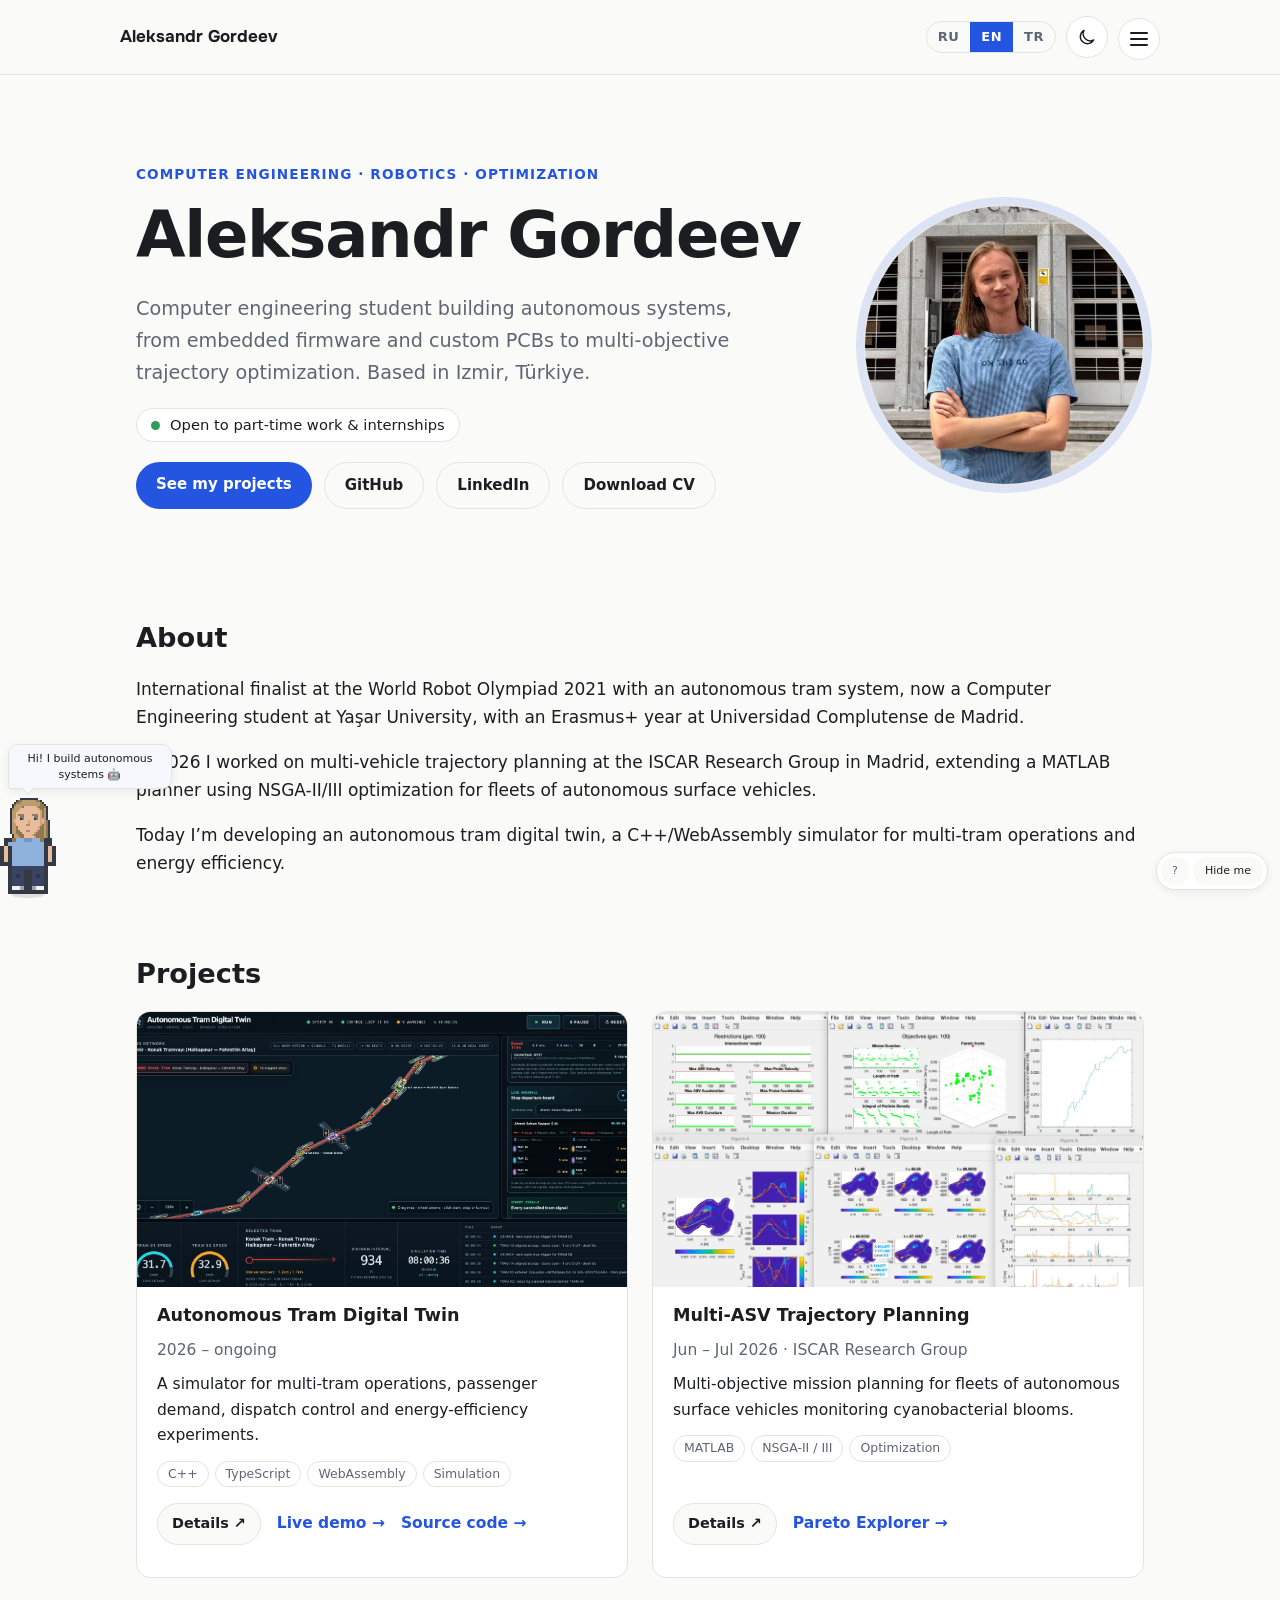
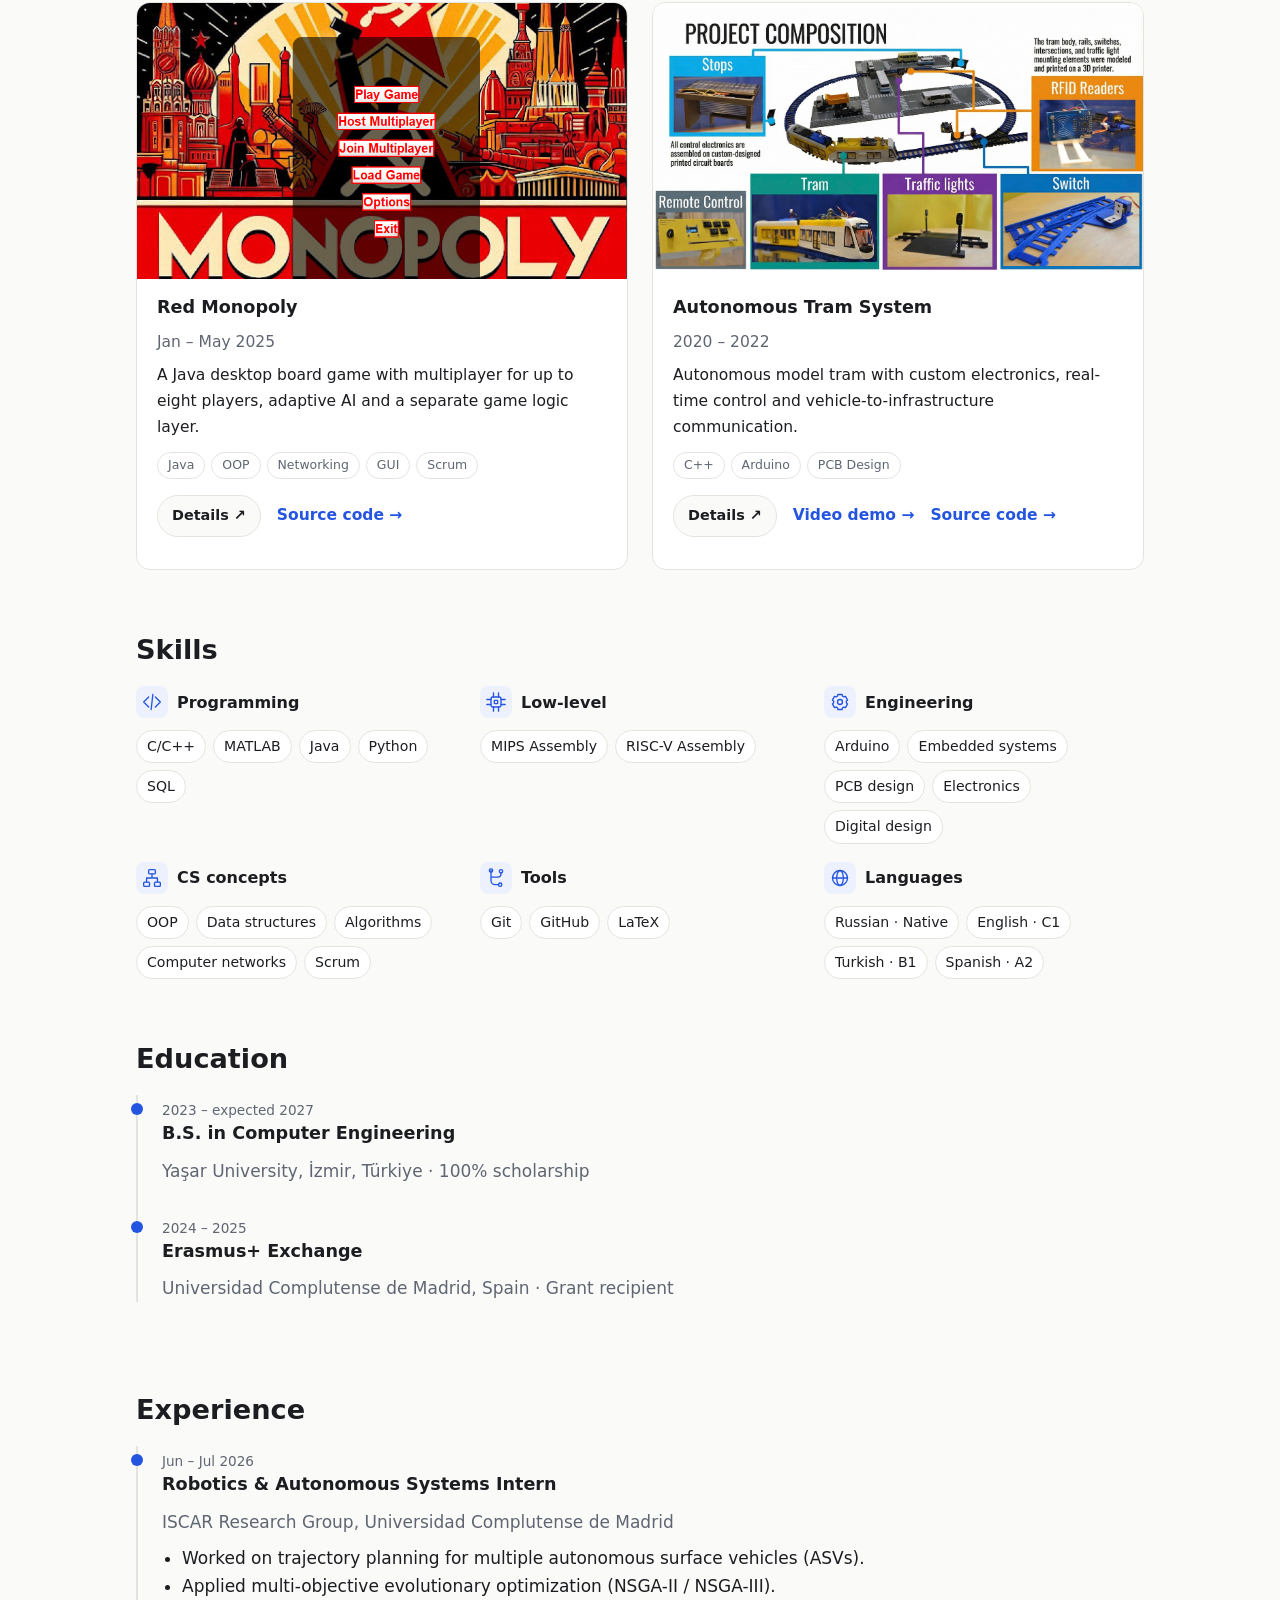
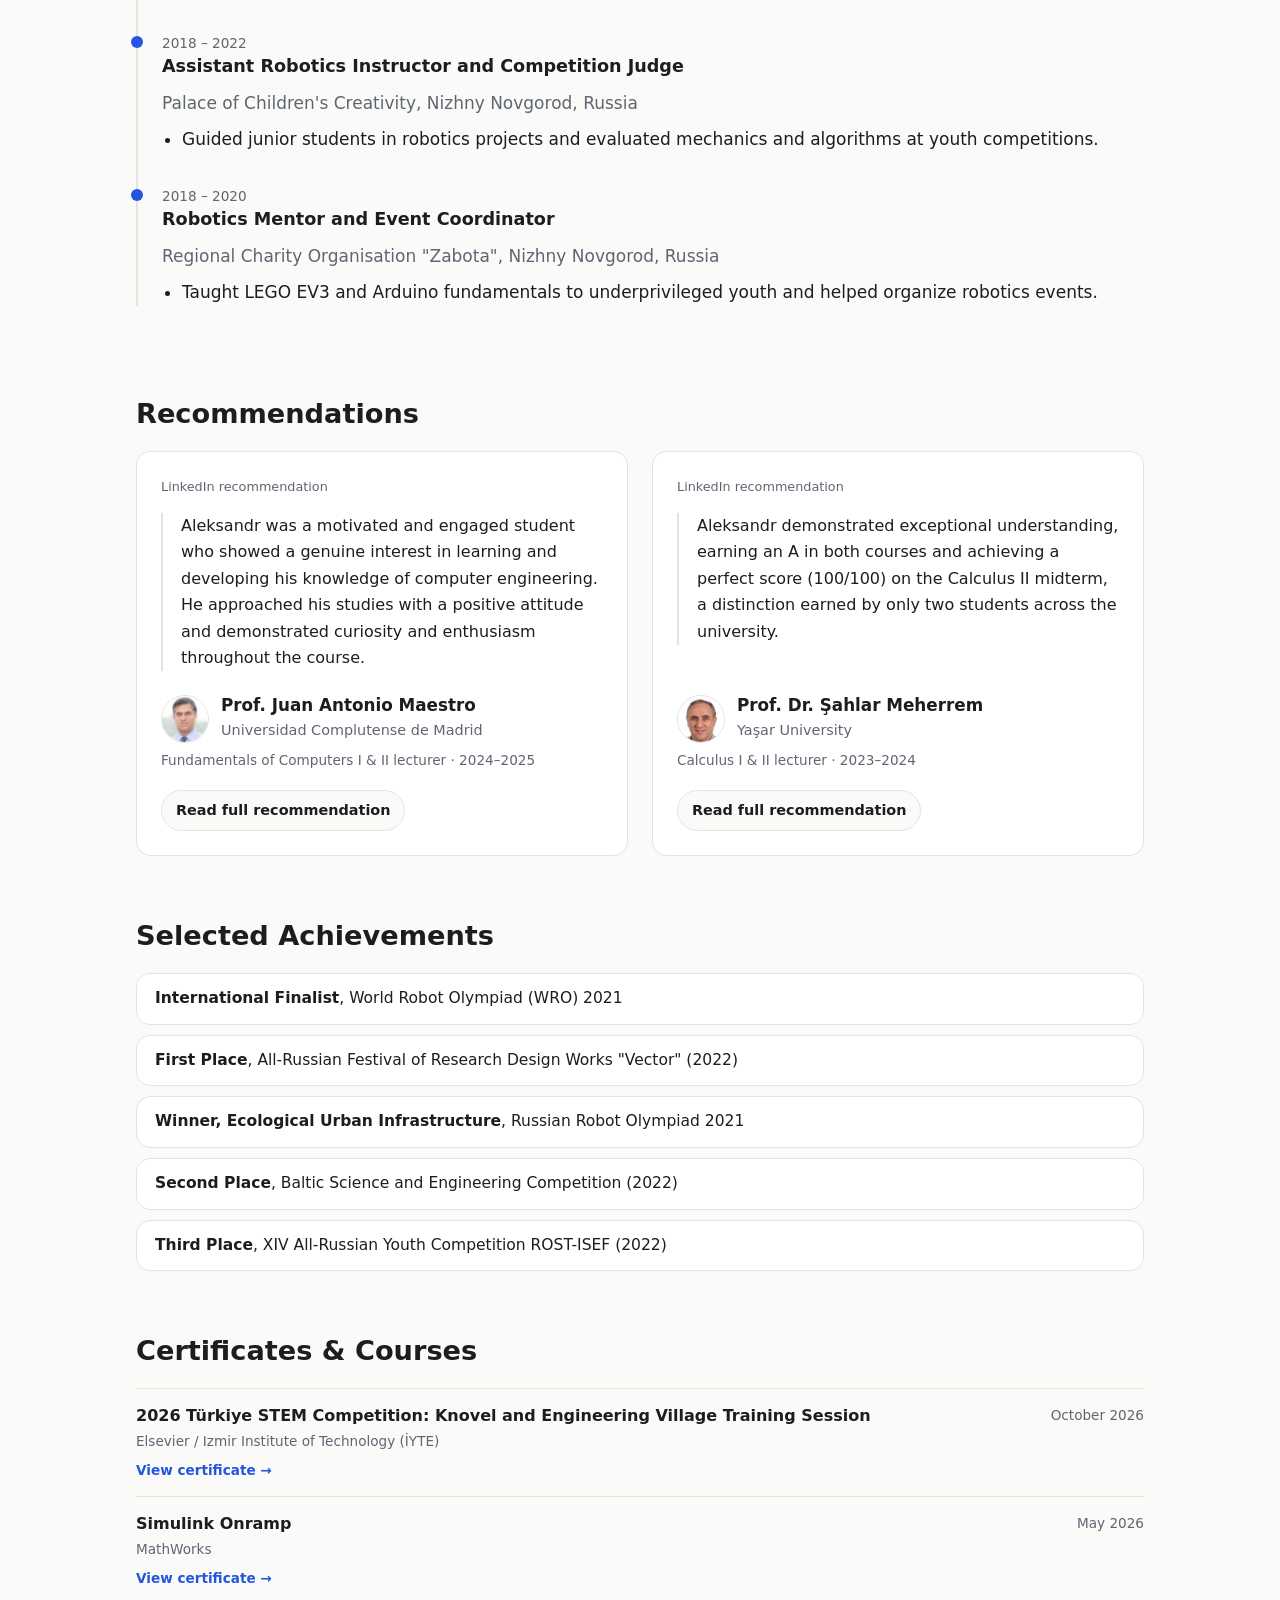
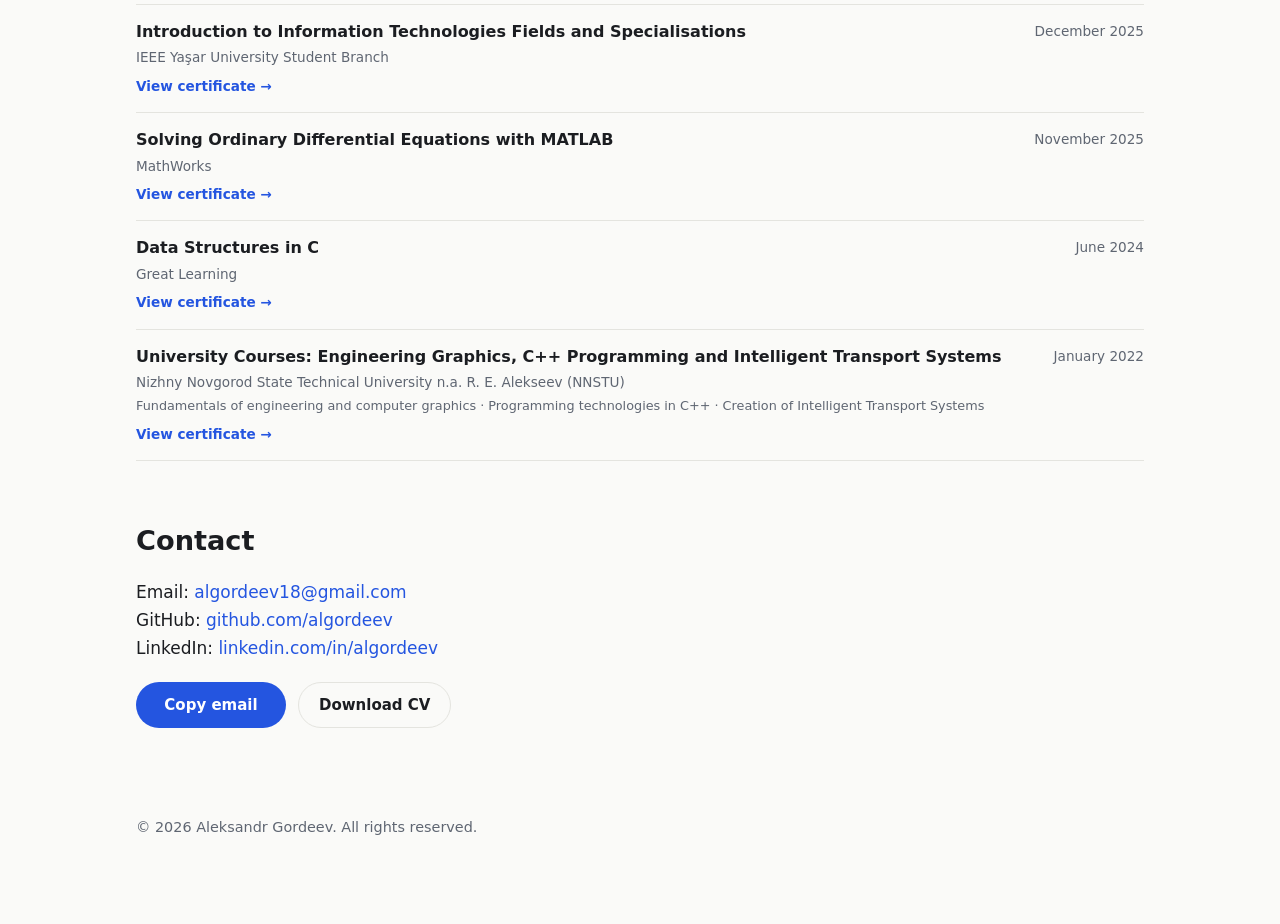
==== commit 92e2c86b: "Minor updates" ====
--- a/index.html
+++ b/index.html
@@ -251,8 +251,8 @@
           <li>Arduino</li>
           <li data-i18n="sk.eng.embedded">Embedded systems</li>
           <li data-i18n="sk.eng.pcb">PCB design</li>
+          <li data-i18n="sk.eng.electronics">Electronics</li>
           <li data-i18n="sk.eng.digital">Digital design</li>
-          <li data-i18n="sk.eng.electronics">Electronics</li>
         </ul>
       </div>
       <div class="skill-category">
@@ -296,7 +296,7 @@
       <article>
         <span class="date">2024 – 2025</span>
         <h3 data-i18n="edu.erasmus">Erasmus+ Exchange</h3>
-        <p class="meta" data-i18n="edu.erasmus.meta">Universidad Complutense de Madrid, Spain · 6.000 € grant</p>
+        <p class="meta" data-i18n="edu.erasmus.meta">Universidad Complutense de Madrid, Spain · Grant recipient</p>
       </article>
     </div>
   </section>
